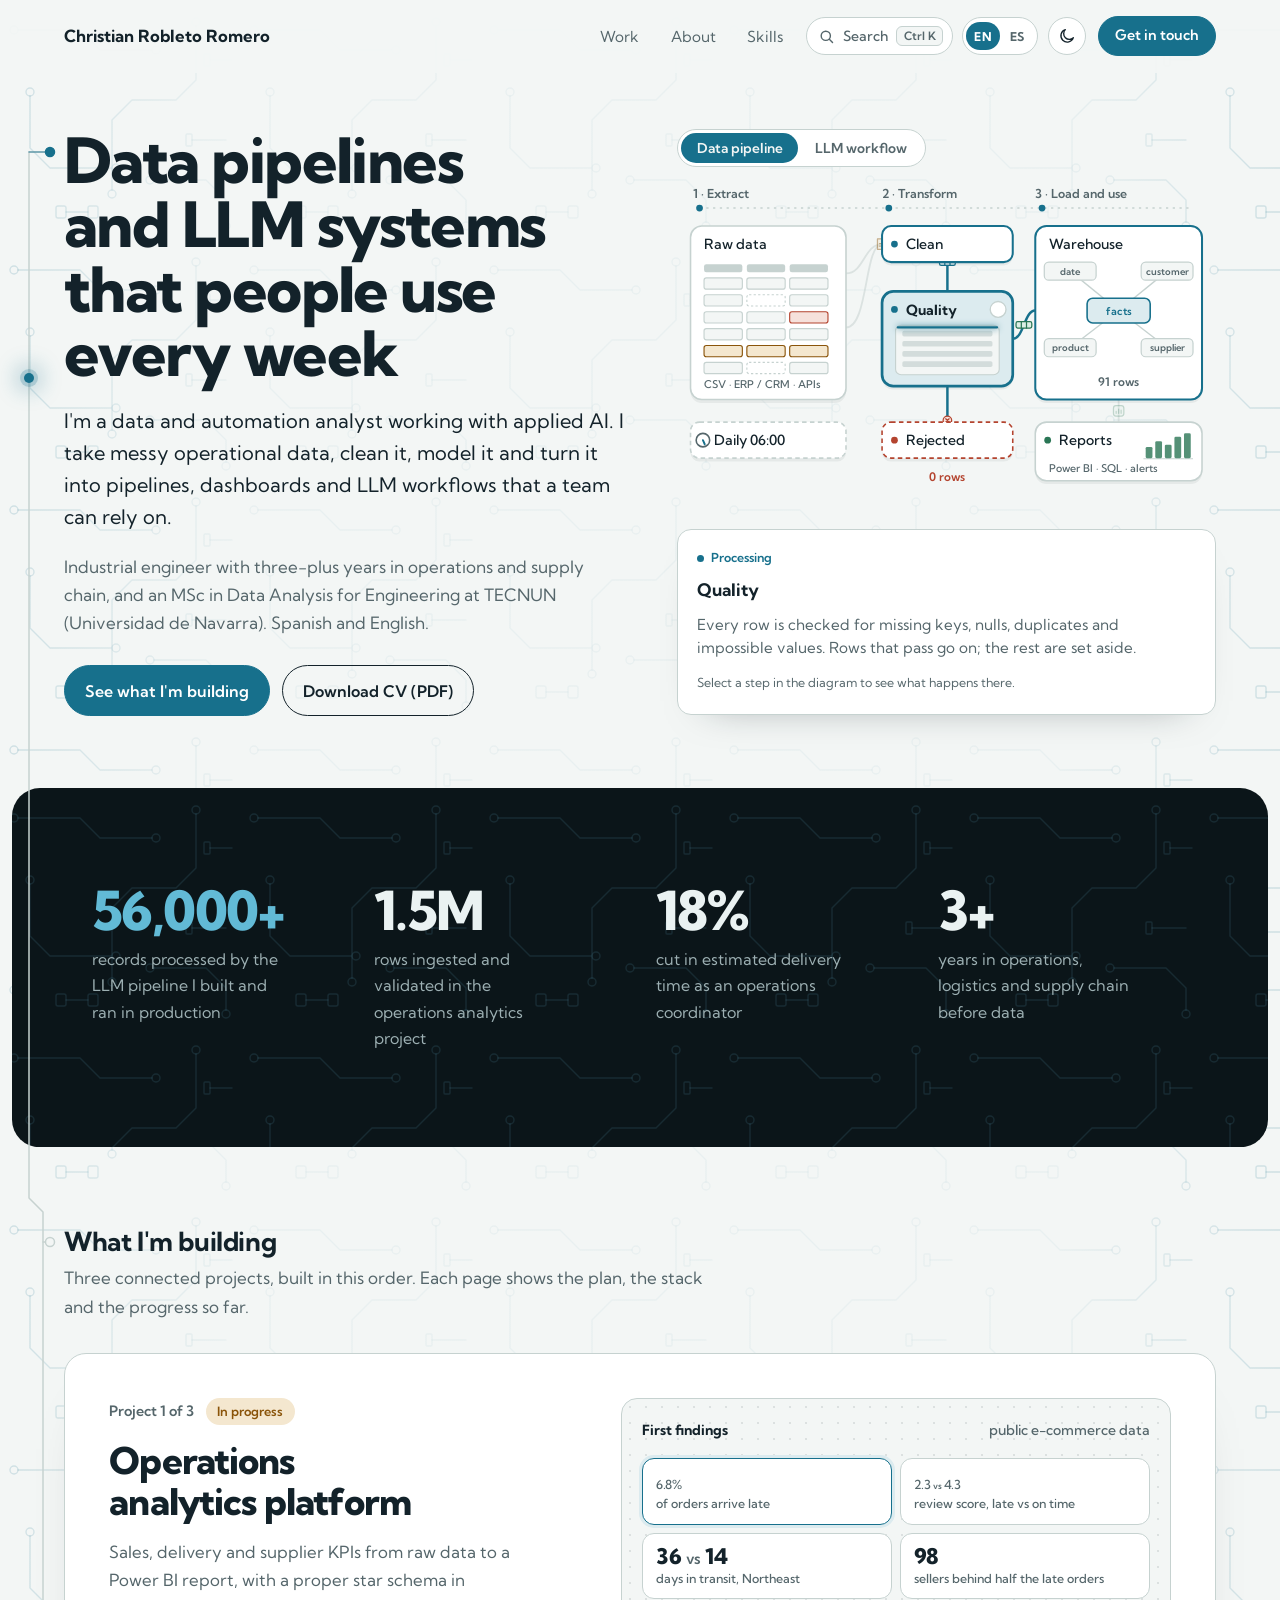
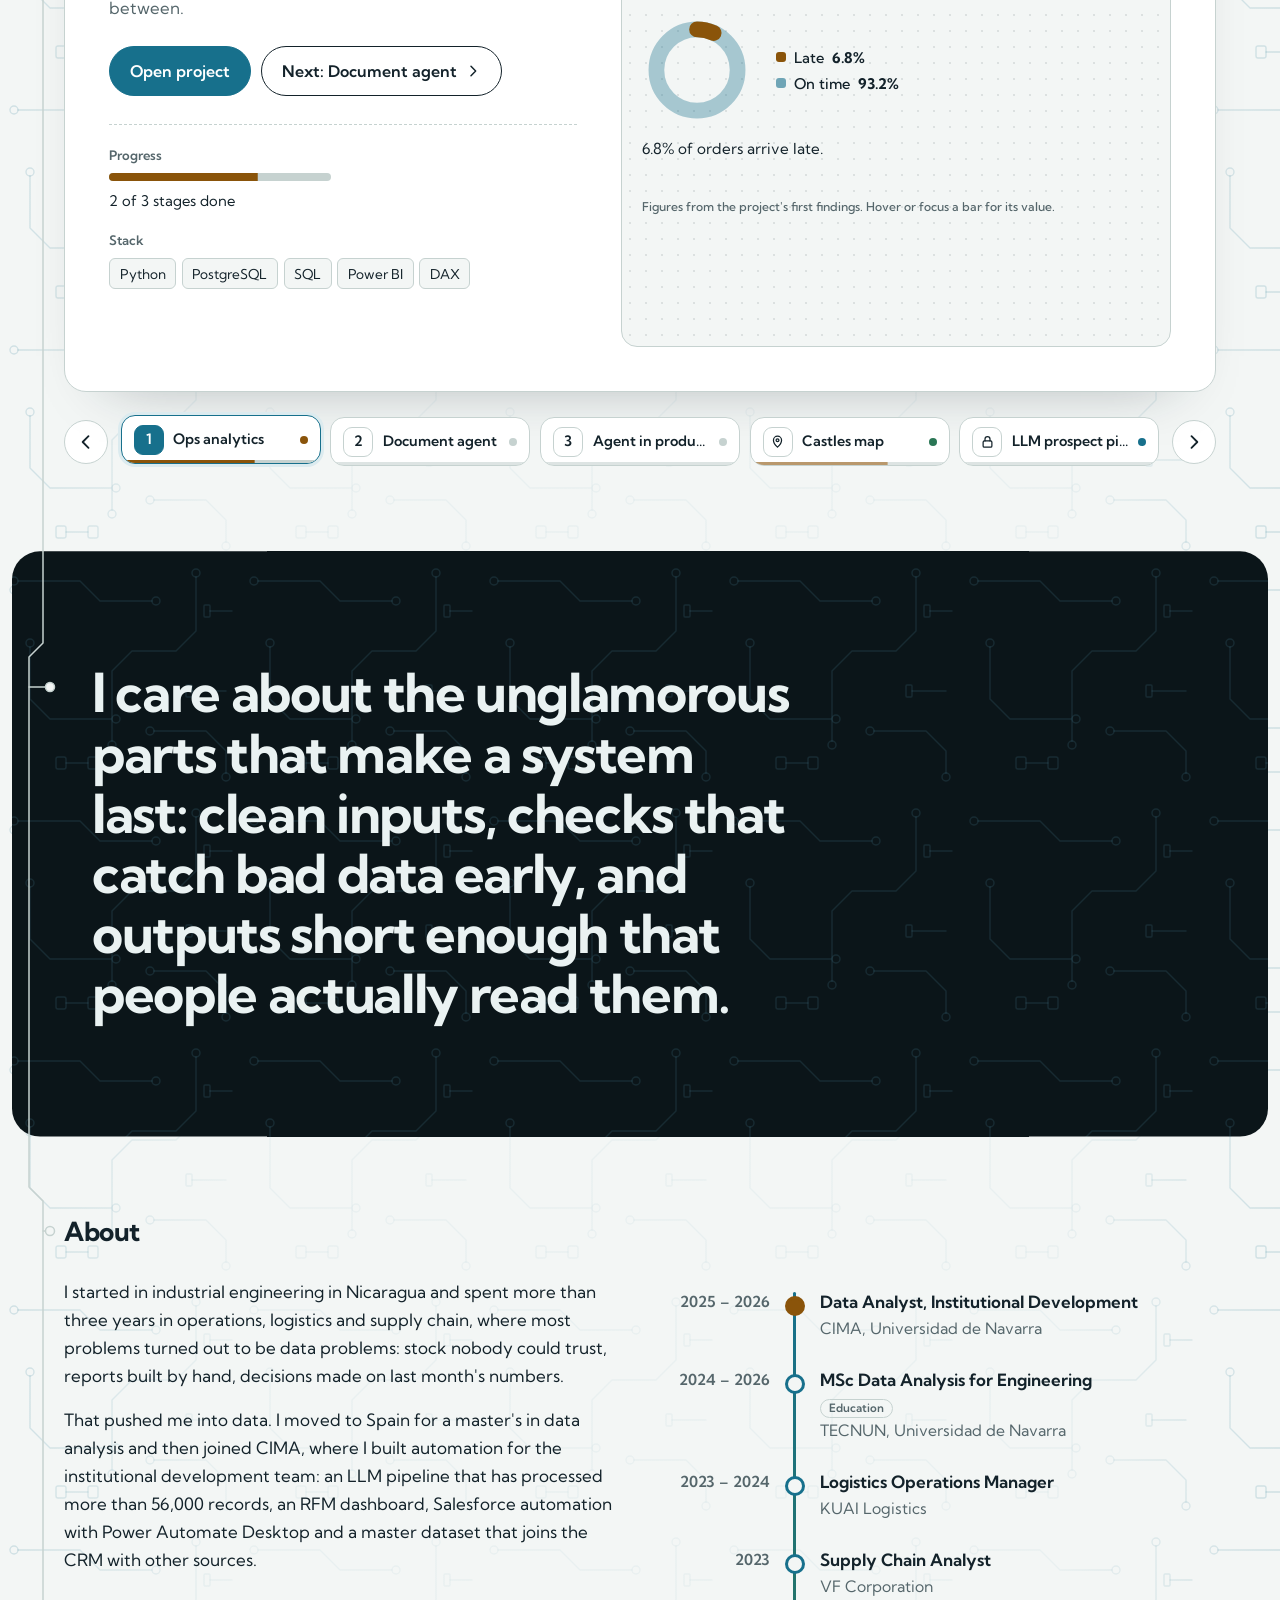
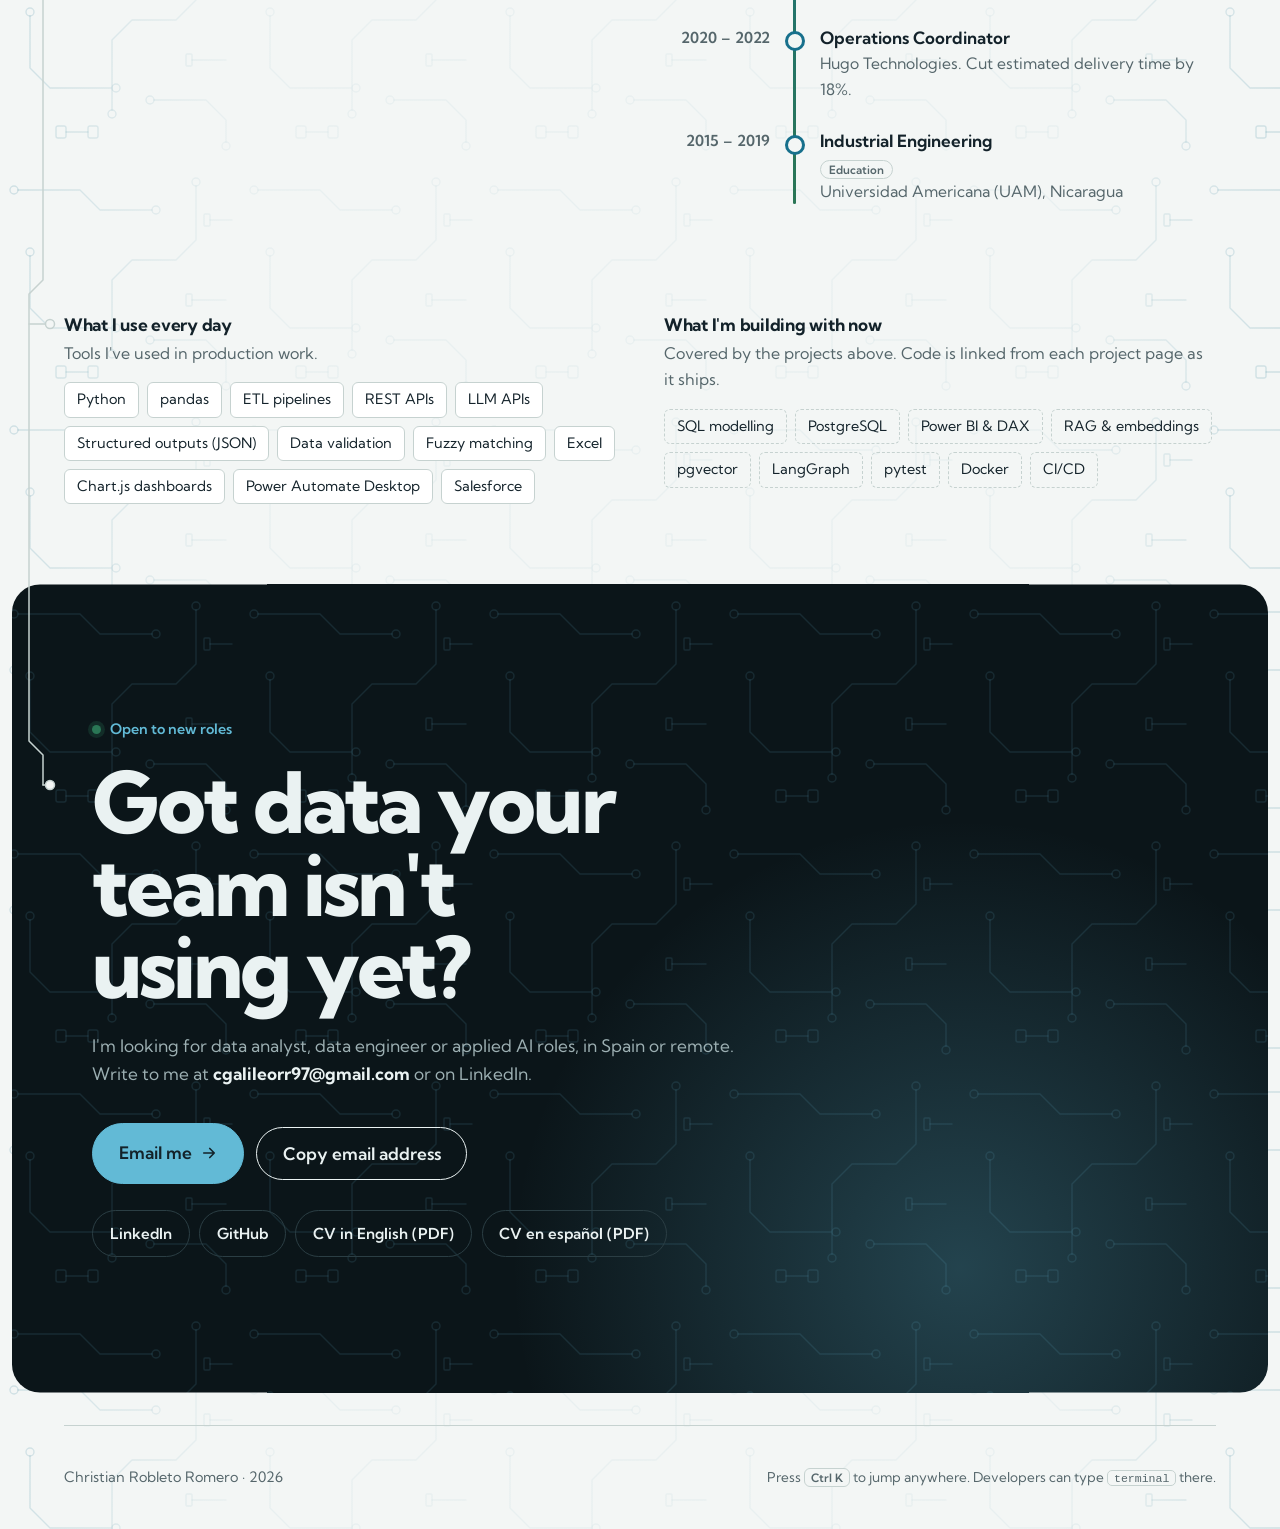
==== index.html @ 20ec8d17 "Redesign the data pipeline diagram: raw table, row scanner, star schema and live chart Co-Authored-B" ====
<!doctype html>
<html lang="en">
<head>
<meta charset="utf-8">
<meta name="viewport" content="width=device-width, initial-scale=1, viewport-fit=cover">
<title data-es="Christian Robleto Romero">Christian Robleto Romero</title>
<meta name="description" content="Data and AI engineer. Pipelines, dashboards and LLM systems." data-es-content="Ingeniero de datos e IA. Pipelines, dashboards y sistemas con LLM.">
<link rel="preconnect" href="https://fonts.googleapis.com">
<link rel="preconnect" href="https://fonts.gstatic.com" crossorigin>
<link rel="stylesheet" href="https://fonts.googleapis.com/css2?family=Kumbh+Sans:wght@400;500;600;700;800&display=swap">
<link rel="stylesheet" href="styles.css?v=16">
<script src="theme.js?v=12"></script>
<script src="site.js?v=13" defer></script>
<script src="main.js?v=14" defer></script>
<link rel="canonical" href="https://crobleto97.github.io/">
<meta property="og:type" content="website">
<meta property="og:site_name" content="Christian Robleto Romero">
<meta property="og:title" content="Christian Robleto Romero · Data, automation and applied AI">
<meta property="og:description" content="Data and AI engineer. Pipelines, dashboards and LLM systems.">
<meta property="og:url" content="https://crobleto97.github.io/">
<meta property="og:image" content="https://crobleto97.github.io/icons/og-card.png">
<meta property="og:image:width" content="1200">
<meta property="og:image:height" content="630">
<meta property="og:image:alt" content="Christian Robleto Romero: data pipelines and LLM systems that people use every week">
<meta property="og:locale" content="en_GB">
<meta property="og:locale:alternate" content="es_ES">
<meta name="twitter:card" content="summary_large_image">
<link rel="icon" href="favicon.ico" sizes="32x32">
<link rel="icon" href="icons/favicon.svg" type="image/svg+xml">
<link rel="apple-touch-icon" href="icons/apple-touch-icon.png">
</head>
<body>
<a class="skip" href="#top"><span lang="en">Skip to content</span><span lang="es">Saltar al contenido</span></a>

<div class="wrap">
<header class="site-head">
  <a class="mark" href="#top">Christian Robleto Romero</a>
  <nav aria-label="Sections" data-es-aria-label="Secciones">
    <a class="navlink" href="#work"><span lang="en">Work</span><span lang="es">Proyectos</span></a><a class="navlink" href="#about"><span lang="en">About</span><span lang="es">Sobre mí</span></a><a class="navlink" href="#skills"><span lang="en">Skills</span><span lang="es">Habilidades</span></a>
    <button class="cmdk-btn" type="button" aria-label="Search and jump" data-es-aria-label="Buscar en la web"><svg viewBox="0 0 24 24" aria-hidden="true"><circle cx="11" cy="11" r="6.5"/><path d="M16 16l4.5 4.5"/></svg><span><span lang="en">Search</span><span lang="es">Buscar</span></span><kbd>Ctrl K</kbd></button>
    <div class="lang-switch" role="group" aria-label="Language" data-es-aria-label="Idioma"><button type="button" data-set-lang="en" aria-pressed="true" title="English">EN</button><button type="button" data-set-lang="es" aria-pressed="false" title="Español">ES</button></div>
    <button class="theme-toggle" type="button" aria-label="Switch theme"><svg class="i-moon" viewBox="0 0 24 24" aria-hidden="true"><path d="M20.5 14.2A8.5 8.5 0 1 1 9.8 3.5a6.7 6.7 0 0 0 10.7 10.7z"/></svg><svg class="i-sun" viewBox="0 0 24 24" aria-hidden="true"><circle cx="12" cy="12" r="4.2"/><path d="M12 2.5v2.2M12 19.3v2.2M2.5 12h2.2M19.3 12h2.2M5.3 5.3l1.6 1.6M17.1 17.1l1.6 1.6M5.3 18.7l1.6-1.6M17.1 6.9l1.6-1.6"/></svg></button>
    <a class="btn btn-solid btn-sm" href="#contact"><span lang="en">Get in touch</span><span lang="es">Contactar</span></a>
    <button class="menu-btn" type="button" aria-expanded="false" aria-controls="mobile-menu" aria-label="Open menu"><svg viewBox="0 0 24 24" aria-hidden="true"><path class="l1" d="M4 7h16"/><path class="l2" d="M4 12h16"/><path class="l3" d="M4 17h16"/></svg></button>
  </nav>
  <div class="mobile-menu" id="mobile-menu" hidden>
    <a href="#work"><span lang="en">Work</span><span lang="es">Proyectos</span></a><a href="#about"><span lang="en">About</span><span lang="es">Sobre mí</span></a><a href="#skills"><span lang="en">Skills</span><span lang="es">Habilidades</span></a><a href="#contact"><span lang="en">Contact</span><span lang="es">Contacto</span></a>
    <button type="button" class="mm-search" data-open-search><span lang="en">Search and jump</span><span lang="es">Buscar en la web</span></button>
    <a class="btn btn-solid" href="#contact"><span lang="en">Get in touch</span><span lang="es">Contactar</span></a>
  </div>
  <span class="progress" aria-hidden="true"></span>
</header>

<main id="top">
<section class="hero">
  <div class="hero-text">
    <h1><span lang="en">Data pipelines and LLM systems that people use every week</span><span lang="es">Pipelines de datos y sistemas con LLM que la gente usa cada semana</span></h1>
    <p class="lede"><span lang="en">I'm a data and automation analyst working with applied AI. I take messy operational data, clean it, model it and turn it into pipelines, dashboards and LLM workflows that a team can rely on.</span><span lang="es">Soy analista de datos y automatización, con foco en IA aplicada. Tomo datos operativos desordenados, los limpio, los modelo y los convierto en pipelines, dashboards y flujos con LLM en los que un equipo puede confiar.</span></p>
    <p class="meta"><span lang="en">Industrial engineer with three-plus years in operations and supply chain, and an MSc in Data Analysis for Engineering at TECNUN (Universidad de Navarra). Spanish and English.</span><span lang="es">Ingeniero industrial con más de tres años en operaciones y cadena de suministro, y máster en Análisis de Datos en Ingeniería por TECNUN (Universidad de Navarra). Español e inglés.</span></p>
    <div class="cta">
      <a class="btn btn-solid" href="#work"><span lang="en">See what I'm building</span><span lang="es">Ver mis proyectos</span></a>
      <a class="btn" href="cv/Christian_Robleto_CV_EN.pdf" lang="en">Download CV (PDF)</a><a class="btn" href="cv/Christian_Robleto_CV_ES.pdf" lang="es">Descargar CV (PDF)</a>
    </div>
  </div>
  <figure class="dag-wrap">
  <div class="dag-tabs" role="tablist" aria-label="Diagrams" data-es-aria-label="Diagramas">
      <button type="button" role="tab" id="tab-data" aria-controls="dag-data" aria-selected="true"><span lang="en">Data pipeline</span><span lang="es">Pipeline de datos</span></button>
      <button type="button" role="tab" id="tab-ai" aria-controls="dag-ai" aria-selected="false" tabindex="-1"><span lang="en">LLM workflow</span><span lang="es">Flujo con IA</span></button>
    </div>
  <svg class="dag dag-data" id="dag-data" data-start="gate" viewBox="0 0 478 296" role="group" aria-labelledby="dag-data-t">
      <title id="dag-data-t" data-es="Cómo se mueven los datos: los datos en bruto se limpian y se comprueban fila a fila, las filas malas se apartan y el resto se carga en un esquema en estrella que alimenta los informes. Selecciona un paso para leer qué ocurre en él.">How data moves: raw data is cleaned and checked row by row, bad rows are set aside, and the rest is loaded into a star schema that feeds the reports. Select a step to read about it.</title>
      <g class="rail" aria-hidden="true">
        <line x1="20" y1="24" x2="458" y2="24"/>
        <text class="cap" x="14" y="15" data-es="1 · Extraer">1 · Extract</text><text class="cap" x="182" y="15" data-es="2 · Transformar">2 · Transform</text><text class="cap" x="318" y="15" data-es="3 · Cargar y usar">3 · Load and use</text>
        <circle cx="20" cy="24" r="3"/><circle cx="188" cy="24" r="3"/><circle cx="324" cy="24" r="3"/>
      </g>
      <g class="edges" aria-hidden="true">
        <path class="edge" data-link="raw clean" data-pk="file" d="M150,82 C166,82 166,56 182,56" pathLength="1"/>
        <path class="edge" data-link="raw clean" data-pk="file" data-dur="3.4" d="M150,130 C170,130 166,56 182,56" pathLength="1"/>
        <path class="edge" data-link="clean gate" data-pk="row" d="M240,72 L240,98" pathLength="1"/>
        <path class="edge" data-link="gate wh" data-pk="ok" d="M298,140 C308,140 308,115 318,115" pathLength="1"/>
        <path class="edge" data-link="gate rej" data-pk="bad" data-dur="5.6" d="M240,182 L240,214" pathLength="1"/>
        <path class="edge" data-link="wh rep" data-pk="chart" d="M392,194 L392,214" pathLength="1"/>
      </g>
      <g class="particles" aria-hidden="true"></g>
      <g class="nodes">
        <g class="n" data-node="raw" data-kind="Source" data-info="Spreadsheets, business systems such as an ERP or a CRM, and APIs. Data arrives as it is: blank cells, duplicates and values that make no sense." data-info-es="Hojas de cálculo, sistemas de negocio como un ERP o un CRM, y APIs. Los datos llegan tal cual: celdas vacías, duplicados y valores sin sentido."><rect class="sh" x="12" y="43" width="138" height="154" rx="10"/><rect class="ring" x="8" y="36" width="146" height="162" rx="13"/><rect class="box" x="12" y="40" width="138" height="154" rx="10"/><text x="24" y="60" data-es="Datos en bruto">Raw data</text><g class="tbl" aria-hidden="true"><rect class="c hd" x="24" y="74" width="34" height="7" rx="2"/><rect class="c hd" x="62" y="74" width="34" height="7" rx="2"/><rect class="c hd" x="100" y="74" width="34" height="7" rx="2"/><g class="r" style="animation-delay:0.0s"><rect class="c" x="24" y="86" width="34" height="10" rx="2"/><rect class="c" x="62" y="86" width="34" height="10" rx="2"/><rect class="c" x="100" y="86" width="34" height="10" rx="2"/></g><g class="r" style="animation-delay:0.6s"><rect class="c" x="24" y="101" width="34" height="10" rx="2"/><rect class="c null" x="62" y="101" width="34" height="10" rx="2"/><rect class="c" x="100" y="101" width="34" height="10" rx="2"/></g><g class="r" style="animation-delay:1.2s"><rect class="c" x="24" y="116" width="34" height="10" rx="2"/><rect class="c" x="62" y="116" width="34" height="10" rx="2"/><rect class="c bad" x="100" y="116" width="34" height="10" rx="2"/></g><g class="r" style="animation-delay:1.8s"><rect class="c" x="24" y="131" width="34" height="10" rx="2"/><rect class="c" x="62" y="131" width="34" height="10" rx="2"/><rect class="c" x="100" y="131" width="34" height="10" rx="2"/></g><g class="r" style="animation-delay:2.4s"><rect class="c dup" x="24" y="146" width="34" height="10" rx="2"/><rect class="c dup" x="62" y="146" width="34" height="10" rx="2"/><rect class="c dup" x="100" y="146" width="34" height="10" rx="2"/></g><g class="r" style="animation-delay:3.0s"><rect class="c" x="24" y="161" width="34" height="10" rx="2"/><rect class="c null" x="62" y="161" width="34" height="10" rx="2"/><rect class="c" x="100" y="161" width="34" height="10" rx="2"/></g></g><text class="tag" x="24" y="184" data-es="CSV · ERP / CRM · APIs">CSV · ERP / CRM · APIs</text></g>
        <g class="n sched" data-node="sched" data-kind="Schedule" data-info="The pipeline runs on its own every morning. If a step fails it stops and reports, instead of loading half the data." data-info-es="El pipeline se ejecuta solo cada mañana. Si un paso falla, se detiene y avisa, en lugar de cargar la mitad de los datos."><rect class="sh" x="12" y="217" width="138" height="32" rx="8"/><rect class="ring" x="8" y="210" width="146" height="40" rx="11"/><rect class="box" x="12" y="214" width="138" height="32" rx="8"/><text x="33" y="234.5" data-es="Cada día 06:00">Daily 06:00</text><circle class="clock" cx="23" cy="230" r="6"/><line class="clock-hand" x1="23" y1="230" x2="23" y2="226"/></g>
        <g class="n core" data-node="clean" data-kind="Processing" data-info="Types fixed, text normalised, duplicates merged and keys matched across sources, in a staging area that never touches the reports." data-info-es="Tipos corregidos, textos normalizados, duplicados fusionados y claves cruzadas entre fuentes, en una zona intermedia que nunca toca los informes."><rect class="sh" x="182" y="43" width="116" height="32" rx="8"/><rect class="ring" x="178" y="36" width="124" height="40" rx="11"/><rect class="box" x="182" y="40" width="116" height="32" rx="8"/><circle class="pip" cx="193" cy="56" r="3"/><text x="203" y="60.5" data-es="Limpiar">Clean</text></g>
        <g class="n core gate" data-node="gate" data-kind="Processing" data-info="Every row is checked for missing keys, nulls, duplicates and impossible values. Rows that pass go on; the rest are set aside." data-info-es="Cada fila se comprueba: claves que faltan, nulos, duplicados y valores imposibles. Las que pasan siguen; el resto se aparta." data-verdict><rect class="sh" x="182" y="101" width="116" height="84" rx="10"/><rect class="ring" x="178" y="94" width="124" height="92" rx="13"/><rect class="box" x="182" y="98" width="116" height="84" rx="10"/><circle class="pip" cx="193" cy="114" r="3"/><text x="203" y="118.5" data-es="Calidad">Quality</text><g class="scanner" aria-hidden="true"><rect class="scan-bed" x="194" y="128" width="92" height="44" rx="5"/><rect class="scan-row" x="200" y="133" width="80" height="5" rx="1.5"/><rect class="scan-row" x="200" y="142" width="80" height="5" rx="1.5"/><rect class="scan-row" x="200" y="151" width="80" height="5" rx="1.5"/><rect class="scan-row" x="200" y="160" width="80" height="5" rx="1.5"/><line class="scan" x1="196" y1="130" x2="284" y2="130"/></g><g class="verdict" aria-hidden="true"><circle class="vbg" cx="285" cy="114" r="7"/><path class="v-ok" d="M281.8 114.2l2.2 2.1 4.2-4.3"/><path class="v-bad" d="M282.6 111.6l4.8 4.8M287.4 111.6l-4.8 4.8"/></g></g>
        <g class="n bad" data-node="rej" data-kind="Processing" data-info="Rejected rows are kept with the reason, so the source gets fixed instead of the numbers quietly drifting." data-info-es="Las filas rechazadas se guardan con el motivo, así se corrige la fuente en lugar de que las cifras se desvíen en silencio." data-count="1-3"><rect class="sh" x="182" y="217" width="116" height="32" rx="8"/><rect class="ring" x="178" y="210" width="124" height="40" rx="11"/><rect class="box" x="182" y="214" width="116" height="32" rx="8"/><circle class="pip" cx="193" cy="230" r="3"/><text x="203" y="234.5" data-es="Rechazadas">Rejected</text><text class="cnt bad" x="240" y="266" text-anchor="middle"></text></g>
        <g class="n core" data-node="wh" data-kind="Output" data-info="A star schema in PostgreSQL: a fact table with what happened, and dimensions for when, who, what and from whom. One version of the truth." data-info-es="Un esquema en estrella en PostgreSQL: una tabla de hechos con lo que ocurrió y dimensiones de cuándo, quién, qué y de quién. Una sola versión de la verdad." data-count="60-140"><rect class="sh" x="318" y="43" width="148" height="154" rx="10"/><rect class="ring" x="314" y="36" width="156" height="162" rx="13"/><rect class="box" x="318" y="40" width="148" height="154" rx="10"/><text x="330" y="60" data-es="Almacén">Warehouse</text><g class="star" aria-hidden="true"><line class="st" x1="392" y1="115" x2="349" y2="80"/><line class="st" x1="392" y1="115" x2="435" y2="80"/><line class="st" x1="392" y1="115" x2="349" y2="148"/><line class="st" x1="392" y1="115" x2="435" y2="148"/><rect class="dim" x="326" y="72" width="46" height="16" rx="4"/><text class="dim-t" x="349" y="83" text-anchor="middle" data-es="fecha">date</text><rect class="dim" x="412" y="72" width="46" height="16" rx="4"/><text class="dim-t" x="435" y="83" text-anchor="middle" data-es="cliente">customer</text><rect class="dim" x="326" y="140" width="46" height="16" rx="4"/><text class="dim-t" x="349" y="151" text-anchor="middle" data-es="producto">product</text><rect class="dim" x="412" y="140" width="46" height="16" rx="4"/><text class="dim-t" x="435" y="151" text-anchor="middle" data-es="proveedor">supplier</text><rect class="fact" x="364" y="104" width="56" height="22" rx="5"/><text class="fact-t" x="392" y="118.5" text-anchor="middle" data-es="hechos">facts</text></g><text class="cnt" x="392" y="182" text-anchor="middle"></text></g>
        <g class="n" data-node="rep" data-kind="Output" data-info="Power BI reports, SQL views and alerts built on the warehouse, with the KPIs a team checks every week." data-info-es="Informes de Power BI, vistas SQL y alertas construidos sobre el almacén, con los KPIs que un equipo revisa cada semana."><rect class="sh" x="318" y="217" width="148" height="52" rx="10"/><rect class="ring" x="314" y="210" width="156" height="60" rx="13"/><rect class="box" x="318" y="214" width="148" height="52" rx="10"/><circle class="pip" cx="329" cy="230" r="3"/><text x="339" y="234.5" data-es="Informes">Reports</text><text class="tag" x="330" y="258" data-es="Power BI · SQL · alertas">Power BI · SQL · alerts</text><g class="chart" aria-hidden="true"><line class="axis" x1="414" y1="246.5" x2="458" y2="246.5"/><rect class="cbar" style="animation-delay:0.00s;transform-origin:419px 246.5px" x="416.0" y="236" width="6" height="10" rx="1.2"/><rect class="cbar" style="animation-delay:0.35s;transform-origin:427.5px 246.5px" x="424.5" y="231" width="6" height="15" rx="1.2"/><rect class="cbar" style="animation-delay:0.70s;transform-origin:436px 246.5px" x="433.0" y="234" width="6" height="12" rx="1.2"/><rect class="cbar" style="animation-delay:1.05s;transform-origin:444.5px 246.5px" x="441.5" y="227" width="6" height="19" rx="1.2"/><rect class="cbar" style="animation-delay:1.40s;transform-origin:453px 246.5px" x="450.0" y="224" width="6" height="22" rx="1.2"/></g></g>
      </g>
    </svg>
  <svg class="dag dag-ai" id="dag-ai" data-start="val" hidden viewBox="0 0 478 296" role="group" aria-labelledby="dag-t">
      <title id="dag-t" data-es="Cómo se mueven los datos: las fuentes se validan y se modelan, y alimentan dashboards, flujos con LLM y agentes. Selecciona un paso para leer qué ocurre en él.">How data moves: sources are validated and modelled, then feed dashboards, LLM workflows and agents. Select a step to read about it.</title>
      <defs><radialGradient id="dag-glow" cx="50%" cy="50%" r="50%"><stop offset="0" stop-color="var(--accent)" stop-opacity=".22"/><stop offset="1" stop-color="var(--accent)" stop-opacity="0"/></radialGradient></defs>
      <g class="lanes" aria-hidden="true">
        <rect class="lane" x="8" y="4" width="140" height="286" rx="14"/><rect class="lane core-lane" x="176" y="4" width="128" height="286" rx="14"/><rect class="lane" x="330" y="4" width="146" height="286" rx="14"/>
        <ellipse cx="240" cy="150" rx="120" ry="120" fill="url(#dag-glow)"/>
        <text class="cap" x="20" y="24" data-es="Fuentes">Sources</text><text class="cap" x="188" y="24" data-es="Limpiar y modelar">Clean and model</text><text class="cap" x="342" y="24" data-es="Salidas">Outputs</text>
      </g>
      <g class="edges" aria-hidden="true">
        <path class="edge" id="e-csv-val" data-link="csv val" d="M136,58 C163,58 163,108 190,108" pathLength="1"/>
        <path class="edge" id="e-api-val" data-link="api val" d="M136,118 C163,118 163,108 190,108" pathLength="1"/>
        <path class="edge" id="e-crm-val" data-link="crm val" d="M136,178 C163,178 163,108 190,108" pathLength="1"/>
        <path class="edge" id="e-web-val" data-link="web val" d="M136,238 C163,238 163,108 190,108" pathLength="1"/>
        <path class="edge" id="e-val-mod" data-link="val mod" d="M240,124 L240,172" pathLength="1"/>
        <path class="edge" id="e-mod-dash" data-link="mod dash" d="M290,188 C316,188 316,78 342,78" pathLength="1"/>
        <path class="edge" id="e-mod-llm" data-link="mod llm" d="M290,188 C316,188 316,158 342,158" pathLength="1"/>
        <path class="edge" id="e-mod-agt" data-link="mod agt" d="M290,188 C316,188 316,238 342,238" pathLength="1"/>
      </g>
      <g class="particles" aria-hidden="true"></g>
      <g class="nodes">
        <g class="n" data-node="csv" data-kind="Source" data-info="Flat exports from operational systems such as orders, deliveries and suppliers. Types are fixed on the way in." data-info-es="Exportaciones planas de sistemas operativos, como pedidos, entregas y proveedores. Los tipos se corrigen al entrar."><rect class="sh" x="20" y="45" width="116" height="32" rx="8"/><rect class="ring" x="16" y="38" width="124" height="40" rx="11"/><rect class="box" x="20" y="42" width="116" height="32" rx="8"/><circle class="pip" cx="31" cy="58" r="3"/><text x="41" y="62.5" data-es="Archivos CSV">Raw CSV files</text></g>
        <g class="n" data-node="api" data-kind="Source" data-info="Data pulled from services over HTTP and stored in a predictable shape." data-info-es="Datos que llegan de servicios por HTTP y se guardan con una estructura predecible."><rect class="sh" x="20" y="105" width="116" height="32" rx="8"/><rect class="ring" x="16" y="98" width="124" height="40" rx="11"/><rect class="box" x="20" y="102" width="116" height="32" rx="8"/><circle class="pip" cx="31" cy="118" r="3"/><text x="41" y="122.5" data-es="APIs REST">REST APIs</text></g>
        <g class="n" data-node="crm" data-kind="Source" data-info="Customer records that need cleaning, deduplication and matching against other sources." data-info-es="Registros de clientes que hay que limpiar, deduplicar y cruzar con otras fuentes."><rect class="sh" x="20" y="165" width="116" height="32" rx="8"/><rect class="ring" x="16" y="158" width="124" height="40" rx="11"/><rect class="box" x="20" y="162" width="116" height="32" rx="8"/><circle class="pip" cx="31" cy="178" r="3"/><text x="41" y="182.5" data-es="Datos del CRM">CRM exports</text></g>
        <g class="n" data-node="web" data-kind="Source" data-info="Public sources found by search, then classified by an LLM into structured fields." data-info-es="Fuentes públicas encontradas con búsquedas y clasificadas por un LLM en campos estructurados."><rect class="sh" x="20" y="225" width="116" height="32" rx="8"/><rect class="ring" x="16" y="218" width="124" height="40" rx="11"/><rect class="box" x="20" y="222" width="116" height="32" rx="8"/><circle class="pip" cx="31" cy="238" r="3"/><text x="41" y="242.5" data-es="Web pública">Public web</text></g>
        <g class="n core" data-node="val" data-kind="Processing" data-info="Checks on keys, nulls, duplicates and value ranges. Rejected rows are logged, so bad data stops here." data-info-es="Comprobaciones de claves, nulos, duplicados y rangos de valores. Las filas rechazadas quedan registradas, así que los datos malos se paran aquí."><rect class="sh" x="190" y="95" width="100" height="32" rx="8"/><rect class="ring" x="186" y="88" width="108" height="40" rx="11"/><rect class="box" x="190" y="92" width="100" height="32" rx="8"/><circle class="pip" cx="201" cy="108" r="3"/><text x="211" y="112.5" data-es="Validar">Validate</text></g>
        <g class="n core" data-node="mod" data-kind="Processing" data-info="Clean data shaped for questions: a star schema, SQL views and the KPIs built on them." data-info-es="Datos limpios organizados para responder preguntas: un esquema en estrella, vistas SQL y los KPIs construidos sobre ellas."><rect class="sh" x="190" y="175" width="100" height="32" rx="8"/><rect class="ring" x="186" y="168" width="108" height="40" rx="11"/><rect class="box" x="190" y="172" width="100" height="32" rx="8"/><circle class="pip" cx="201" cy="188" r="3"/><text x="211" y="192.5" data-es="Modelar">Model</text></g>
        <g class="n" data-node="dash" data-kind="Output" data-info="Reports a team reads every week: KPIs, trends and segments." data-info-es="Informes que un equipo lee cada semana: KPIs, tendencias y segmentos."><rect class="sh" x="342" y="65" width="124" height="32" rx="8"/><rect class="ring" x="338" y="58" width="132" height="40" rx="11"/><rect class="box" x="342" y="62" width="124" height="32" rx="8"/><circle class="pip" cx="353" cy="78" r="3"/><text x="363" y="82.5" data-es="Dashboards">Dashboards</text></g>
        <g class="n" data-node="llm" data-kind="Output" data-info="Language-model steps with structured output, validated before anything is saved." data-info-es="Pasos con modelos de lenguaje y salida estructurada, validados antes de guardar nada."><rect class="sh" x="342" y="145" width="124" height="32" rx="8"/><rect class="ring" x="338" y="138" width="132" height="40" rx="11"/><rect class="box" x="342" y="142" width="124" height="32" rx="8"/><circle class="pip" cx="353" cy="158" r="3"/><text x="363" y="162.5" data-es="Flujos con LLM">LLM workflows</text></g>
        <g class="n" data-node="agt" data-kind="Output" data-info="Retrieval agents that answer from documents, cite their sources and hand off when unsure." data-info-es="Agentes de recuperación que responden a partir de documentos, citan sus fuentes y pasan el caso a una persona cuando dudan."><rect class="sh" x="342" y="225" width="124" height="32" rx="8"/><rect class="ring" x="338" y="218" width="132" height="40" rx="11"/><rect class="box" x="342" y="222" width="124" height="32" rx="8"/><circle class="pip" cx="353" cy="238" r="3"/><text x="363" y="242.5" data-es="Agentes">Agents</text></g>
      </g>
    </svg>
    <figcaption class="dag-info" aria-live="polite">
      <span class="dag-kind"><i aria-hidden="true"></i><span><span lang="en">Processing</span><span lang="es">Procesamiento</span></span></span>
      <strong class="dag-title"><span lang="en">Validate</span><span lang="es">Validar</span></strong>
      <span class="dag-text"><span lang="en">Checks on keys, nulls, duplicates and value ranges. Rejected rows are logged, so bad data stops here.</span><span lang="es">Comprobaciones de claves, nulos, duplicados y rangos de valores. Las filas rechazadas quedan registradas, así que los datos malos se paran aquí.</span></span>
      <span class="dag-hint"><span lang="en">Select a step in the diagram to see what happens there.</span><span lang="es">Selecciona un paso del diagrama para ver qué ocurre en él.</span></span>
    </figcaption>
  </figure>
</section>

<section class="stage bleed" data-scroll aria-label="In numbers" data-es-aria-label="En cifras">
  <div class="stage-inner">
    <div class="stat"><span class="num" data-count="56000" data-suffix="+"><span lang="en">56,000+</span><span lang="es">56.000+</span></span><span class="lbl"><span lang="en">records processed by the LLM pipeline I built and ran in production</span><span lang="es">registros procesados por el pipeline con LLM que construí y puse en producción</span></span></div>
    <div class="stat"><span class="num" data-count="1.5" data-decimals="1" data-suffix="M"><span lang="en">1.5M</span><span lang="es">1,5M</span></span><span class="lbl"><span lang="en">rows ingested and validated in the operations analytics project</span><span lang="es">filas cargadas y validadas en el proyecto de analítica de operaciones</span></span></div>
    <div class="stat"><span class="num" data-count="18" data-suffix="%">18%</span><span class="lbl"><span lang="en">cut in estimated delivery time as an operations coordinator</span><span lang="es">de reducción del tiempo estimado de entrega como coordinador de operaciones</span></span></div>
    <div class="stat"><span class="num" data-count="3" data-suffix="+">3+</span><span class="lbl"><span lang="en">years in operations, logistics and supply chain before data</span><span lang="es">años en operaciones, logística y cadena de suministro antes de los datos</span></span></div>
  </div>
</section>

<section id="work">
  <div class="sec-head">
    <h2><span lang="en">What I'm building</span><span lang="es">Lo que estoy construyendo</span></h2>
    <p><span lang="en">Three connected projects, built in this order. Each page shows the plan, the stack and the progress so far.</span><span lang="es">Tres proyectos encadenados, construidos en este orden. Cada página muestra el plan, el stack y el avance hasta ahora.</span></p>
  </div>
  <!-- Project picker. To add a project, copy one <article class="pick">. Set data-status (planned | progress | done | prep),
       data-short and data-short-es (name on its roster tile), the pill text in both languages and the progress meter (--v from 0 to 1).
       Add data-side to keep a project out of the numbering. The roster builds itself. -->
  <div class="picker">
    <div class="pick-stage">
      <article class="pick" id="pick-analytics" data-status="progress" data-short="Ops analytics" data-short-es="Analítica de operaciones">
        <div class="pick-main">
          <div class="pick-head"><p class="pick-num">Project 1</p><span class="status"><span lang="en">In progress</span><span lang="es">En curso</span></span></div>
          <h3><a href="projects/analytics.html"><span lang="en">Operations analytics platform</span><span lang="es">Plataforma de analítica de operaciones</span></a></h3>
          <p class="pick-sum"><span lang="en">Sales, delivery and supplier KPIs from raw data to a Power BI report, with a proper star schema in between.</span><span lang="es">KPIs de ventas, entregas y proveedores, desde los datos en bruto hasta un informe de Power BI, con un esquema en estrella bien hecho de por medio.</span></p>
          <div class="pick-actions"><a class="btn btn-solid" href="projects/analytics.html"><span lang="en">Open project</span><span lang="es">Ver proyecto</span></a></div>
          <dl class="pick-stats"><div><dt><span lang="en">Progress</span><span lang="es">Avance</span></dt><dd><span class="meter" style="--v:.67"><i></i></span><span lang="en">2 of 3 stages done</span><span lang="es">2 de 3 etapas hechas</span></dd></div><div><dt>Stack</dt><dd><ul class="chips"><li>Python</li><li>PostgreSQL</li><li>SQL</li><li>Power BI</li><li>DAX</li></ul></dd></div></dl>
        </div>
        <figure class="pick-visual dash" data-dash>
          <figcaption><span lang="en">First findings</span><span lang="es">Primeros hallazgos</span><span class="sub"><span lang="en">public e-commerce data</span><span lang="es">datos públicos de e-commerce</span></span></figcaption>
          <div class="dash-tabs kpis" role="tablist" aria-label="Findings" data-es-aria-label="Hallazgos">
            <button type="button" role="tab" id="dt-late" aria-controls="dp-late"><b><span lang="en">6.8%</span><span lang="es">6,8 %</span></b><span><span lang="en">of orders arrive late</span><span lang="es">de los pedidos llega tarde</span></span></button>
            <button type="button" role="tab" id="dt-rev" aria-controls="dp-rev"><b><span lang="en">2.3 <small>vs</small> 4.3</span><span lang="es">2,3 <small>vs</small> 4,3</span></b><span><span lang="en">review score, late vs on time</span><span lang="es">valoración, con retraso vs a tiempo</span></span></button>
            <button type="button" role="tab" id="dt-transit" aria-controls="dp-transit"><b>36 <small>vs</small> 14</b><span><span lang="en">days in transit, Northeast</span><span lang="es">días en tránsito, Nordeste</span></span></button>
            <button type="button" role="tab" id="dt-sellers" aria-controls="dp-sellers"><b>98</b><span><span lang="en">sellers behind half the late orders</span><span lang="es">vendedores detrás de la mitad de los retrasos</span></span></button>
          </div>
          <div class="dash-panel" role="tabpanel" id="dp-late" aria-labelledby="dt-late">
            <div class="dash-ring">
              <svg viewBox="0 0 42 42" role="img" aria-label="6.8% of orders arrive late, 93.2% on time" data-es-aria-label="El 6,8 % de los pedidos llega tarde y el 93,2 % a tiempo"><circle class="ok" cx="21" cy="21" r="15.5" pathLength="100"/><circle class="val" cx="21" cy="21" r="15.5" pathLength="100" stroke-dasharray="6.8 100"/></svg>
              <ul class="legend"><li><i class="late"></i><span lang="en">Late <b>6.8%</b></span><span lang="es">Con retraso <b>6,8 %</b></span></li><li><i></i><span lang="en">On time <b>93.2%</b></span><span lang="es">A tiempo <b>93,2 %</b></span></li></ul>
            </div>
            <p class="insight"><span lang="en">6.8% of orders arrive late.</span><span lang="es">El 6,8 % de los pedidos llega tarde.</span></p>
          </div>
          <div class="dash-panel" role="tabpanel" id="dp-rev" aria-labelledby="dt-rev">
            <p class="chart-t"><span lang="en">Average review score, out of 5</span><span lang="es">Valoración media, sobre 5</span></p>
            <div class="bar-row"><span class="bar-l"><span lang="en">On time</span><span lang="es">A tiempo</span></span><span class="bar" style="--v:0.86" tabindex="0" data-tip="On-time orders: 4.3 out of 5 on average" data-tip-es="Pedidos a tiempo: 4,3 sobre 5 de media"><i></i></span><b><span lang="en">4.3</span><span lang="es">4,3</span></b></div>
            <div class="bar-row"><span class="bar-l"><span lang="en">Late</span><span lang="es">Con retraso</span></span><span class="bar late" style="--v:0.46" tabindex="0" data-tip="Late orders: 2.3 out of 5 on average" data-tip-es="Pedidos con retraso: 2,3 sobre 5 de media"><i></i></span><b><span lang="en">2.3</span><span lang="es">2,3</span></b></div>
            <div class="axis" aria-hidden="true"><span style="--p:0">0</span><span style="--p:0.2">1</span><span style="--p:0.4">2</span><span style="--p:0.6">3</span><span style="--p:0.8">4</span><span style="--p:1">5</span></div>
            <p class="insight"><span lang="en">Late orders get about half the review score.</span><span lang="es">Los pedidos con retraso reciben más o menos la mitad de valoración.</span></p>
          </div>
          <div class="dash-panel" role="tabpanel" id="dp-transit" aria-labelledby="dt-transit">
            <p class="chart-t"><span lang="en">Days in transit, Northeast</span><span lang="es">Días en tránsito, Nordeste</span></p>
            <div class="bar-row"><span class="bar-l"><span lang="en">On time</span><span lang="es">A tiempo</span></span><span class="bar" style="--v:0.35" tabindex="0" data-tip="On-time orders in the Northeast: 14 days in transit" data-tip-es="Pedidos a tiempo en el Nordeste: 14 días en tránsito"><i></i></span><b>14</b></div>
            <div class="bar-row"><span class="bar-l"><span lang="en">Late</span><span lang="es">Con retraso</span></span><span class="bar late" style="--v:0.9" tabindex="0" data-tip="Late orders in the Northeast: 36 days in transit" data-tip-es="Pedidos con retraso en el Nordeste: 36 días en tránsito"><i></i></span><b>36</b></div>
            <div class="axis" aria-hidden="true"><span style="--p:0">0</span><span style="--p:0.25">10</span><span style="--p:0.5">20</span><span style="--p:0.75">30</span><span style="--p:1">40</span></div>
            <p class="insight"><span lang="en">Most of the delay happens with the carrier.</span><span lang="es">Casi todo el retraso se produce con la transportista.</span></p>
          </div>
          <div class="dash-panel" role="tabpanel" id="dp-sellers" aria-labelledby="dt-sellers">
            <p class="chart-t"><span lang="en">Who is behind the late orders</span><span lang="es">Quién está detrás de los retrasos</span></p>
            <div class="bar-row"><span class="bar-l"><span lang="en">Sellers</span><span lang="es">Vendedores</span></span><span class="bar late" style="--v:0.033" tabindex="0" data-tip="98 of 2,970 sellers, about 3.3%" data-tip-es="98 de 2.970 vendedores, alrededor del 3,3 %"><i></i></span><b>3%</b></div>
            <div class="bar-row"><span class="bar-l"><span lang="en">Late orders</span><span lang="es">Retrasos</span></span><span class="bar late" style="--v:0.5" tabindex="0" data-tip="Half of all late orders" data-tip-es="La mitad de todos los pedidos con retraso"><i></i></span><b>50%</b></div>
            <div class="axis" aria-hidden="true"><span style="--p:0">0</span><span style="--p:0.25">25</span><span style="--p:0.5">50</span><span style="--p:0.75">75</span><span style="--p:1">100</span></div>
            <p class="insight"><span lang="en">98 of 2,970 sellers account for half of all late orders.</span><span lang="es">98 de 2.970 vendedores concentran la mitad de los pedidos con retraso.</span></p>
          </div>
          <p class="dash-src"><span lang="en">Figures from the project's first findings. Hover or focus a bar for its value.</span><span lang="es">Cifras de los primeros hallazgos del proyecto. Pasa el ratón o el foco por una barra para ver su valor.</span></p>
        </figure>
      </article>
      <article class="pick" id="pick-agent" data-status="planned" data-short="Document agent" data-short-es="Agente documental">
        <div class="pick-main">
          <div class="pick-head"><p class="pick-num">Project 2</p><span class="status"><span lang="en">Planned</span><span lang="es">Planificado</span></span></div>
          <h3><a href="projects/agentic-rag.html"><span lang="en">Document agent with evaluation</span><span lang="es">Agente documental con evaluación</span></a></h3>
          <p class="pick-sum"><span lang="en">A retrieval agent that answers from a document set, cites its sources and asks for human review when it isn't sure.</span><span lang="es">Un agente de recuperación que responde a partir de un conjunto de documentos, cita sus fuentes y pide revisión humana cuando no está seguro.</span></p>
          <div class="pick-actions"><a class="btn btn-solid" href="projects/agentic-rag.html"><span lang="en">Open project</span><span lang="es">Ver proyecto</span></a></div>
          <dl class="pick-stats"><div><dt><span lang="en">Progress</span><span lang="es">Avance</span></dt><dd><span class="meter" style="--v:0"><i></i></span><span lang="en">Starts after project 1</span><span lang="es">Empieza después del proyecto 1</span></dd></div><div><dt>Stack</dt><dd><ul class="chips"><li>LangGraph</li><li>Pydantic</li><li>pgvector</li><li><span lang="en">LLM APIs</span><span lang="es">APIs de LLM</span></li></ul></dd></div></dl>
        </div>
        <figure class="pick-visual explorer" data-explorer data-label="Proposed architecture of the document agent" data-label-es="Arquitectura propuesta del agente documental">
          <figcaption><span lang="en">Proposed architecture</span><span lang="es">Arquitectura propuesta</span><span class="sub"><span lang="en">planned, not built yet</span><span lang="es">planificada, aún sin construir</span></span></figcaption>
          <script type="application/json">{"w": 360, "h": 392, "start": "ret", "nodes": [{"id": "q", "label": "Question", "x": 30, "y": 8, "w": 150, "kind": "in", "info": "A question about the document set.", "label_es": "Pregunta", "info_es": "Una pregunta sobre el conjunto de documentos."}, {"id": "cls", "label": "Classify", "x": 30, "y": 76, "w": 150, "kind": "mid", "info": "Detects what the question is asking and whether it needs the documents at all.", "label_es": "Clasificar", "info_es": "Detecta qué pide la pregunta y si necesita los documentos."}, {"id": "ret", "label": "Retrieve", "x": 30, "y": 144, "w": 150, "kind": "mid", "info": "Searches chunks stored in PostgreSQL with pgvector and scores their relevance.", "label_es": "Recuperar", "info_es": "Busca fragmentos guardados en PostgreSQL con pgvector y puntúa su relevancia."}, {"id": "store", "label": "pgvector store", "x": 205, "y": 144, "w": 140, "kind": "data", "info": "Document chunks and their embeddings, stored in PostgreSQL with pgvector.", "label_es": "Almacén pgvector", "info_es": "Los fragmentos de los documentos y sus embeddings, guardados en PostgreSQL con pgvector."}, {"id": "ans", "label": "Answer", "x": 30, "y": 212, "w": 150, "kind": "mid", "info": "Generates a structured answer validated with Pydantic, citing the chunks it used.", "label_es": "Responder", "info_es": "Genera una respuesta estructurada, validada con Pydantic, que cita los fragmentos usados."}, {"id": "llm", "label": "LLM API", "x": 205, "y": 212, "w": 140, "kind": "side", "info": "The language model that writes the answer, called through an API.", "label_es": "API del LLM", "info_es": "El modelo de lenguaje que redacta la respuesta, llamado a través de una API."}, {"id": "chk", "label": "Check", "x": 30, "y": 280, "w": 150, "kind": "mid", "info": "Verifies that the answer is grounded in the cited sources.", "label_es": "Comprobar", "info_es": "Verifica que la respuesta se apoya en las fuentes citadas."}, {"id": "out", "label": "Answer with sources", "x": 30, "y": 348, "w": 150, "kind": "out", "info": "A structured answer that cites the documents it came from.", "label_es": "Respuesta con fuentes", "info_es": "Una respuesta estructurada que cita los documentos de los que sale."}, {"id": "rev", "label": "Human review", "x": 205, "y": 348, "w": 140, "kind": "side", "info": "Low-confidence answers go to a person instead of being returned.", "label_es": "Revisión humana", "info_es": "Las respuestas con poca confianza van a una persona en lugar de devolverse."}], "edges": [{"from": "q", "to": "cls"}, {"from": "cls", "to": "ret"}, {"from": "ret", "to": "ans"}, {"from": "ans", "to": "chk"}, {"from": "chk", "to": "out", "label": "grounded", "lx": 112, "ly": 336, "label_es": "fundamentada"}, {"from": "store", "to": "ret"}, {"from": "llm", "to": "ans"}, {"from": "chk", "to": "rev", "dashed": true, "label": "low confidence", "lx": 196, "ly": 330, "label_es": "poca confianza"}, {"from": "cls", "to": "ans", "dashed": true, "d": "M30,93 C8,93 8,229 30,229", "label": "no documents needed", "lx": 12, "ly": 161, "rotate": -90, "anchor": "middle", "label_es": "sin documentos"}]}</script>
          <ul class="explorer-list"><li><b>Question.</b> A question about the document set.</li><li><b>Classify.</b> Detects what the question is asking and whether it needs the documents at all.</li><li><b>Retrieve.</b> Searches chunks stored in PostgreSQL with pgvector and scores their relevance.</li><li><b>pgvector store.</b> Document chunks and their embeddings, stored in PostgreSQL with pgvector.</li><li><b>Answer.</b> Generates a structured answer validated with Pydantic, citing the chunks it used.</li><li><b>LLM API.</b> The language model that writes the answer, called through an API.</li><li><b>Check.</b> Verifies that the answer is grounded in the cited sources.</li><li><b>Answer with sources.</b> A structured answer that cites the documents it came from.</li><li><b>Human review.</b> Low-confidence answers go to a person instead of being returned.</li></ul>
        </figure>
      </article>
      <article class="pick" id="pick-production" data-status="planned" data-short="Agent in production" data-short-es="Agente en producción">
        <div class="pick-main">
          <div class="pick-head"><p class="pick-num">Project 3</p><span class="status"><span lang="en">Planned</span><span lang="es">Planificado</span></span></div>
          <h3><a href="projects/production.html"><span lang="en">Taking the agent to production</span><span lang="es">Llevar el agente a producción</span></a></h3>
          <p class="pick-sum"><span lang="en">The agent from project 2 behind an API, with tests, a container and a pipeline that runs on every push.</span><span lang="es">El agente del proyecto 2 detrás de una API, con tests, un contenedor y un pipeline que se ejecuta en cada push.</span></p>
          <div class="pick-actions"><a class="btn btn-solid" href="projects/production.html"><span lang="en">Open project</span><span lang="es">Ver proyecto</span></a></div>
          <dl class="pick-stats"><div><dt><span lang="en">Progress</span><span lang="es">Avance</span></dt><dd><span class="meter" style="--v:0"><i></i></span><span lang="en">Starts after project 2</span><span lang="es">Empieza después del proyecto 2</span></dd></div><div><dt>Stack</dt><dd><ul class="chips"><li>FastAPI</li><li>pytest</li><li>Docker</li><li>GitHub Actions</li></ul></dd></div></dl>
        </div>
        <figure class="pick-visual explorer" data-explorer data-label="Planned deployment pipeline" data-label-es="Pipeline de despliegue planificado">
          <figcaption><span lang="en">Planned pipeline</span><span lang="es">Pipeline planificado</span><span class="sub"><span lang="en">not running yet</span><span lang="es">aún no está en marcha</span></span></figcaption>
          <script type="application/json">{"w": 360, "h": 398, "start": "test", "groups": [{"x": 16, "y": 58, "w": 334, "h": 276, "label": "GitHub Actions, on every push", "label_es": "GitHub Actions, en cada push"}], "nodes": [{"id": "push", "label": "Push", "x": 30, "y": 8, "w": 150, "kind": "in", "info": "A change is pushed to the repository. It can't reach users without passing every step below.", "label_es": "Push", "info_es": "Se sube un cambio al repositorio. No puede llegar a los usuarios sin pasar todos los pasos de abajo."}, {"id": "lint", "label": "Lint", "x": 30, "y": 86, "w": 150, "kind": "mid", "info": "Linting and type checks on every commit.", "label_es": "Lint", "info_es": "Linting y comprobación de tipos en cada commit."}, {"id": "test", "label": "Test", "x": 30, "y": 154, "w": 150, "kind": "mid", "info": "pytest for units and integration, plus the evaluation set from project 2 as a regression check.", "label_es": "Test", "info_es": "pytest para tests unitarios y de integración, más el conjunto de evaluación del proyecto 2 como prueba de regresión."}, {"id": "eval", "label": "Evaluation set", "x": 205, "y": 154, "w": 130, "kind": "data", "info": "The fixed test set from project 2. Each release is scored and compared with the previous one.", "label_es": "Set de evaluación", "info_es": "El conjunto de pruebas fijo del proyecto 2. Cada versión se puntúa y se compara con la anterior."}, {"id": "pkg", "label": "Package", "x": 30, "y": 222, "w": 150, "kind": "mid", "info": "A Docker image built in CI.", "label_es": "Empaquetar", "info_es": "Una imagen de Docker construida en CI."}, {"id": "dep", "label": "Deploy", "x": 30, "y": 290, "w": 150, "kind": "mid", "info": "GitHub Actions deploys only when every earlier step passes.", "label_es": "Desplegar", "info_es": "GitHub Actions despliega solo cuando pasan todos los pasos anteriores."}, {"id": "serve", "label": "Serve", "x": 30, "y": 356, "w": 150, "kind": "out", "info": "The agent behind FastAPI endpoints with async request handling.", "label_es": "Servir", "info_es": "El agente detrás de endpoints de FastAPI con gestión asíncrona de peticiones."}], "edges": [{"from": "push", "to": "lint"}, {"from": "lint", "to": "test", "label": "pass", "lx": 112, "ly": 141, "label_es": "pasa"}, {"from": "test", "to": "pkg", "label": "pass", "lx": 112, "ly": 209, "label_es": "pasa"}, {"from": "pkg", "to": "dep", "label": "pass", "lx": 112, "ly": 277, "label_es": "pasa"}, {"from": "dep", "to": "serve"}, {"from": "eval", "to": "test"}]}</script>
          <ul class="explorer-list"><li><b>Push.</b> A change is pushed to the repository. It can't reach users without passing every step below.</li><li><b>Lint.</b> Linting and type checks on every commit.</li><li><b>Test.</b> pytest for units and integration, plus the evaluation set from project 2 as a regression check.</li><li><b>Evaluation set.</b> The fixed test set from project 2. Each release is scored and compared with the previous one.</li><li><b>Package.</b> A Docker image built in CI.</li><li><b>Deploy.</b> GitHub Actions deploys only when every earlier step passes.</li><li><b>Serve.</b> The agent behind FastAPI endpoints with async request handling.</li></ul>
        </figure>
      </article>
      <article class="pick" id="pick-castles" data-side data-status="done" data-short="Castles map" data-short-es="Mapa de castillos">
        <div class="pick-main">
          <div class="pick-head"><p class="pick-num"><span lang="en">Side project</span><span lang="es">Proyecto paralelo</span></p><span class="status"><span lang="en">Live</span><span lang="es">Publicado</span></span></div>
          <h3><a href="projects/castles-map.html"><span lang="en">Castles of Navarre, a 3D map from open data</span><span lang="es">Castillos de Navarra, un mapa 3D con datos abiertos</span></a></h3>
          <p class="pick-sum"><span lang="en">80 castles and 1,200 years on an interactive 3D map, built by joining and cleaning Wikidata, OpenStreetMap and Wikipedia in Python.</span><span lang="es">80 castillos y 1.200 años en un mapa 3D interactivo, construido cruzando y limpiando Wikidata, OpenStreetMap y Wikipedia con Python.</span></p>
          <div class="pick-actions"><a class="btn btn-solid" href="projects/castles-map.html"><span lang="en">Open project</span><span lang="es">Ver proyecto</span></a><a class="btn" href="castillos/"><span lang="en">Open the map</span><span lang="es">Abrir el mapa</span></a></div>
          <dl class="pick-stats"><div><dt><span lang="en">Records</span><span lang="es">Fichas</span></dt><dd><span class="meter" style="--v:.69"><i></i></span><span lang="en">55 of 80 confirmed by a source</span><span lang="es">55 de 80 confirmadas por una fuente</span></dd></div><div><dt>Stack</dt><dd><ul class="chips"><li>Python</li><li>pandas</li><li>SPARQL</li><li>OpenStreetMap</li><li>MapLibre GL</li></ul></dd></div></dl>
        </div>
        <figure class="pick-visual" data-flow="v">
          <figcaption><span lang="en">From records to a map</span><span lang="es">De registros a mapa</span><span class="sub"><span lang="en">295 candidates, 80 castles</span><span lang="es">295 candidatos, 80 castillos</span></span></figcaption>
          <ol class="viz-steps"><li data-es="Recopilar">Collect</li><li data-es="Cruzar y limpiar">Match and clean</li><li data-es="Enriquecer">Enrich</li><li data-es="Mapa">Map</li></ol>
        </figure>
      </article>
      <article class="pick locked" id="pick-llm" data-status="prep" data-short="LLM prospect pipeline" data-short-es="Pipeline LLM de prospectos">
        <div class="pick-main">
          <div class="pick-head"><p class="pick-num"><span lang="en">Case study</span><span lang="es">Caso de estudio</span></p><span class="status"><span lang="en">Case study in preparation</span><span lang="es">Caso de estudio en preparación</span></span></div>
          <h3><span lang="en">LLM pipeline for qualifying prospects from public sources</span><span lang="es">Pipeline con LLM para cualificar prospectos a partir de fuentes públicas</span></h3>
          <p class="pick-sum"><span lang="en">A weekly batch pipeline I designed and ran in production: web search, a two-pass LLM classification with structured output, caching and fuzzy matching. A case study rebuilt on public data is on the way.</span><span lang="es">Un pipeline semanal por lotes que diseñé y puse en producción: búsqueda web, clasificación con LLM en dos pasadas con salida estructurada, caché y fuzzy matching. Está en camino un caso de estudio reconstruido con datos públicos.</span></p>
          
          <dl class="pick-stats"><div><dt>Stack</dt><dd><ul class="chips"><li><span lang="en">Web search</span><span lang="es">Búsqueda web</span></li><li><span lang="en">LLM APIs</span><span lang="es">APIs de LLM</span></li><li><span lang="en">Structured output</span><span lang="es">Salida estructurada</span></li><li><span lang="en">Caching</span><span lang="es">Caché</span></li><li>Fuzzy matching</li></ul></dd></div></dl>
        </div>
        <figure class="pick-visual" data-flow="v">
          <figcaption><span lang="en">Concept view</span><span lang="es">Vista conceptual</span><span class="sub"><span lang="en">case study in preparation</span><span lang="es">caso de estudio en preparación</span></span></figcaption>
          <ol class="viz-steps"><li data-es="Búsqueda web">Web search</li><li data-es="Pasada LLM 1">LLM pass 1</li><li data-es="Pasada LLM 2">LLM pass 2</li><li>Fuzzy match</li></ol>
        </figure>
      </article>
  </div>
</section>

<section class="statement stage bleed" data-scroll>
  <div class="stage-inner">
    <p><span lang="en">I care about the unglamorous parts that make a system last: clean inputs, checks that catch bad data early, and outputs short enough that people actually read them.</span><span lang="es">Me importan las partes poco vistosas que hacen que un sistema dure: entradas limpias, comprobaciones que detectan pronto los datos malos y resultados lo bastante breves como para que la gente los lea de verdad.</span></p>
  </div>
</section>

<section id="about">
  <div class="sec-head"><h2><span lang="en">About</span><span lang="es">Sobre mí</span></h2></div>
  <div class="about">
    <div class="story">
      <p><span lang="en">I started in industrial engineering in Nicaragua and spent more than three years in operations, logistics and supply chain, where most problems turned out to be data problems: stock nobody could trust, reports built by hand, decisions made on last month's numbers.</span><span lang="es">Empecé en ingeniería industrial en Nicaragua y pasé más de tres años en operaciones, logística y cadena de suministro, donde casi todos los problemas acababan siendo problemas de datos: stock en el que nadie confiaba, informes hechos a mano y decisiones tomadas con los números del mes anterior.</span></p>
      <p><span lang="en">That pushed me into data. I moved to Spain for a master's in data analysis and then joined CIMA, where I built automation for the institutional development team: an LLM pipeline that has processed more than 56,000 records, an RFM dashboard, Salesforce automation with Power Automate Desktop and a master dataset that joins the CRM with other sources.</span><span lang="es">Eso me llevó a los datos. Me mudé a España para hacer un máster en análisis de datos y después entré en el CIMA, donde construí automatizaciones para el equipo de Desarrollo Institucional: un pipeline con LLM que ha procesado más de 56.000 registros, un dashboard RFM, automatización de Salesforce con Power Automate Desktop y un dataset maestro que une el CRM con otras fuentes.</span></p>
    </div>
    <ol class="timeline" aria-label="Experience and education" data-es-aria-label="Experiencia y formación">
      <li><span class="when">2025 – 2026</span><strong><span lang="en">Data Analyst, Institutional Development</span><span lang="es">Analista de datos, Desarrollo Institucional</span></strong><span class="what">CIMA, Universidad de Navarra</span></li>
      <li><span class="when">2024 – 2026</span><strong><span lang="en">MSc Data Analysis for Engineering</span><span lang="es">Máster en Análisis de Datos en Ingeniería</span></strong><span class="tag"><span lang="en">Education</span><span lang="es">Formación</span></span><span class="what">TECNUN, Universidad de Navarra</span></li>
      <li><span class="when">2023 – 2024</span><strong><span lang="en">Logistics Operations Manager</span><span lang="es">Responsable de operaciones logísticas</span></strong><span class="what">KUAI Logistics</span></li>
      <li><span class="when">2023</span><strong><span lang="en">Supply Chain Analyst</span><span lang="es">Analista de cadena de suministro</span></strong><span class="what">VF Corporation</span></li>
      <li><span class="when">2020 – 2022</span><strong><span lang="en">Operations Coordinator</span><span lang="es">Coordinador de operaciones</span></strong><span class="what"><span lang="en">Hugo Technologies. Cut estimated delivery time by 18%.</span><span lang="es">Hugo Technologies. Reduje un 18 % el tiempo estimado de entrega.</span></span></li>
      <li><span class="when">2015 – 2019</span><strong><span lang="en">Industrial Engineering</span><span lang="es">Ingeniería Industrial</span></strong><span class="tag"><span lang="en">Education</span><span lang="es">Formación</span></span><span class="what">Universidad Americana (UAM), Nicaragua</span></li>
    </ol>
  </div>
</section>

<section id="skills">
  <div class="skills">
    <div>
      <h3><span lang="en">What I use every day</span><span lang="es">Lo que uso cada día</span></h3>
      <p class="note"><span lang="en">Tools I've used in production work.</span><span lang="es">Herramientas que he usado en trabajo real, en producción.</span></p>
      <ul class="tags">
        <li>Python</li><li>pandas</li><li><span lang="en">ETL pipelines</span><span lang="es">Pipelines ETL</span></li><li><span lang="en">REST APIs</span><span lang="es">APIs REST</span></li><li><span lang="en">LLM APIs</span><span lang="es">APIs de LLM</span></li><li><span lang="en">Structured outputs (JSON)</span><span lang="es">Salidas estructuradas (JSON)</span></li><li><span lang="en">Data validation</span><span lang="es">Validación de datos</span></li><li>Fuzzy matching</li><li>Excel</li><li><span lang="en">Chart.js dashboards</span><span lang="es">Dashboards con Chart.js</span></li><li>Power Automate Desktop</li><li>Salesforce</li>
      </ul>
    </div>
    <div>
      <h3><span lang="en">What I'm building with now</span><span lang="es">Con lo que estoy construyendo ahora</span></h3>
      <p class="note"><span lang="en">Covered by the projects above. Code is linked from each project page as it ships.</span><span lang="es">Lo trabajo en los proyectos de arriba. El código se enlaza desde cada página de proyecto a medida que lo publico.</span></p>
      <ul class="tags learning">
        <li><span lang="en">SQL modelling</span><span lang="es">Modelado SQL</span></li><li>PostgreSQL</li><li><span lang="en">Power BI &amp; DAX</span><span lang="es">Power BI y DAX</span></li><li><span lang="en">RAG &amp; embeddings</span><span lang="es">RAG y embeddings</span></li><li>pgvector</li><li>LangGraph</li><li>pytest</li><li>Docker</li><li>CI/CD</li>
      </ul>
    </div>
  </div>
</section>

<section id="contact" class="contact stage bleed" data-scroll>
  <div class="stage-inner">
    <p class="contact-kicker"><span class="dot" aria-hidden="true"></span><span lang="en">Open to new roles</span><span lang="es">Abierto a nuevos puestos</span></p>
    <h2><span lang="en">Got data your team isn't using yet?</span><span lang="es">¿Tu equipo tiene datos que nadie está usando?</span></h2>
    <p class="col"><span lang="en">I'm looking for data analyst, data engineer or applied AI roles, in Spain or remote. Write to me at <strong>cgalileorr97@gmail.com</strong> or on LinkedIn.</span><span lang="es">Busco puestos de analista de datos, ingeniero de datos o IA aplicada, en España o en remoto. Escríbeme a <strong>cgalileorr97@gmail.com</strong> o por LinkedIn.</span></p>
    <div class="contact-cta">
      <a class="btn btn-solid btn-xl" href="mailto:cgalileorr97@gmail.com"><span lang="en">Email me</span><span lang="es">Escríbeme</span> <svg viewBox="0 0 24 24" aria-hidden="true"><path d="M5 12h14M13 6l6 6-6 6"/></svg></a>
      <button class="btn btn-xl copy" type="button" data-copy="cgalileorr97@gmail.com"><span class="copy-l"><span lang="en">Copy email address</span><span lang="es">Copiar email</span></span><span class="copy-ok" aria-hidden="true"><span lang="en">Copied</span><span lang="es">Copiado</span></span></button>
      <span class="copy-status" role="status" aria-live="polite"></span>
    </div>
    <div class="links">
      <a class="btn" href="https://www.linkedin.com/in/chris-robleto">LinkedIn</a>
      <a class="btn" href="https://github.com/crobleto97">GitHub</a>
      <a class="btn" href="cv/Christian_Robleto_CV_EN.pdf">CV in English (PDF)</a>
      <a class="btn" href="cv/Christian_Robleto_CV_ES.pdf">CV en español (PDF)</a>
    </div>
  </div>
</section>
</main>

<footer><span><span lang="en">Christian Robleto Romero · 2026</span><span lang="es">Christian Robleto Romero · 2026</span></span><span class="foot-hint"><span lang="en">Press <kbd class="kbd-k">Ctrl K</kbd> to jump anywhere. Developers can type <code>terminal</code> there.</span><span lang="es">Pulsa <kbd class="kbd-k">Ctrl K</kbd> para ir a cualquier parte. Si programas, prueba a escribir <code>terminal</code> ahí.</span></span></footer>
</div>

</body>
</html>
---- styles.css ----
/* Layout: one reading column; two wide elements carry the data idea: the pipeline diagram in the hero
   and the build line of projects. Project status comes from data-status="planned|progress|done". */
:root{
  --bg:#F3F6F5; --surface:#FFFFFF; --ink:#13222A; --muted:#55666B; --line:#C6D2D0;
  --accent:#17708C; --accent-soft:#DCEBEF;
  --run:#8A540A; --run-soft:#F4E7CF;   /* in progress */
  --ok:#2A7655;  --ok-soft:#DCEEE5;    /* done */
  --bad:#B4442F; --bad-soft:#F6E1DB;   /* rejected */
  --stage-bg:#0B1519;                  /* dark panels, both themes */
  --circuit:url("data:image/svg+xml,%3Csvg xmlns='http://www.w3.org/2000/svg' width='240' height='240' fill='none' stroke='rgba(23,112,140,.17)' stroke-width='1.4' stroke-linecap='round' stroke-linejoin='round'%3E%3Cpath d='M18 30H80l20 20h52M30 96v52l20 20h62M196 26v54l-20 20h-44l-20 20v70M154 180h52l20 20v22M66 212h22M192 140h34M210 60h22'/%3E%3Ccircle cx='14' cy='30' r='4'/%3E%3Ccircle cx='156' cy='50' r='4'/%3E%3Ccircle cx='30' cy='92' r='4'/%3E%3Ccircle cx='116' cy='168' r='4'/%3E%3Ccircle cx='196' cy='22' r='4'/%3E%3Ccircle cx='112' cy='194' r='4'/%3E%3Ccircle cx='150' cy='180' r='4'/%3E%3Ccircle cx='226' cy='226' r='4'/%3E%3Crect x='56' y='206' width='10' height='12' rx='2'/%3E%3Crect x='88' y='206' width='10' height='12' rx='2'/%3E%3Crect x='186' y='134' width='6' height='12' rx='1'/%3E%3Crect x='204' y='54' width='6' height='12' rx='1'/%3E%3C/svg%3E");   /* circuit background */
  --display:"Kumbh Sans","Helvetica Neue",Arial,sans-serif;
  --body:"Kumbh Sans","Helvetica Neue",Arial,sans-serif;
  --step-0:1.0625rem; --step-1:1.25rem; --step-2:1.65rem; --step-3:2.4rem; --step-4:clamp(2.3rem,5.2vw,3.9rem);
}
@media (prefers-color-scheme: dark){:root:not([data-theme="light"]){
  --bg:#0E171B; --surface:#14222A; --ink:#E3ECEC; --muted:#94A7AA; --line:#2A3C42;
  --accent:#5FB8D4; --accent-soft:#17343F; --run:#E4AC52; --run-soft:#3A2D16; --ok:#6CC59A; --ok-soft:#173A2B; --bad:#F08A70; --bad-soft:#3B211B; --stage-bg:#15303A; --circuit:url("data:image/svg+xml,%3Csvg xmlns='http://www.w3.org/2000/svg' width='240' height='240' fill='none' stroke='rgba(108,197,154,.12)' stroke-width='1.4' stroke-linecap='round' stroke-linejoin='round'%3E%3Cpath d='M18 30H80l20 20h52M30 96v52l20 20h62M196 26v54l-20 20h-44l-20 20v70M154 180h52l20 20v22M66 212h22M192 140h34M210 60h22'/%3E%3Ccircle cx='14' cy='30' r='4'/%3E%3Ccircle cx='156' cy='50' r='4'/%3E%3Ccircle cx='30' cy='92' r='4'/%3E%3Ccircle cx='116' cy='168' r='4'/%3E%3Ccircle cx='196' cy='22' r='4'/%3E%3Ccircle cx='112' cy='194' r='4'/%3E%3Ccircle cx='150' cy='180' r='4'/%3E%3Ccircle cx='226' cy='226' r='4'/%3E%3Crect x='56' y='206' width='10' height='12' rx='2'/%3E%3Crect x='88' y='206' width='10' height='12' rx='2'/%3E%3Crect x='186' y='134' width='6' height='12' rx='1'/%3E%3Crect x='204' y='54' width='6' height='12' rx='1'/%3E%3C/svg%3E"); color-scheme:dark}}
:root[data-theme="dark"]{
  --bg:#0E171B; --surface:#14222A; --ink:#E3ECEC; --muted:#94A7AA; --line:#2A3C42;
  --accent:#5FB8D4; --accent-soft:#17343F; --run:#E4AC52; --run-soft:#3A2D16; --ok:#6CC59A; --ok-soft:#173A2B; --bad:#F08A70; --bad-soft:#3B211B; --stage-bg:#15303A; --circuit:url("data:image/svg+xml,%3Csvg xmlns='http://www.w3.org/2000/svg' width='240' height='240' fill='none' stroke='rgba(108,197,154,.12)' stroke-width='1.4' stroke-linecap='round' stroke-linejoin='round'%3E%3Cpath d='M18 30H80l20 20h52M30 96v52l20 20h62M196 26v54l-20 20h-44l-20 20v70M154 180h52l20 20v22M66 212h22M192 140h34M210 60h22'/%3E%3Ccircle cx='14' cy='30' r='4'/%3E%3Ccircle cx='156' cy='50' r='4'/%3E%3Ccircle cx='30' cy='92' r='4'/%3E%3Ccircle cx='116' cy='168' r='4'/%3E%3Ccircle cx='196' cy='22' r='4'/%3E%3Ccircle cx='112' cy='194' r='4'/%3E%3Ccircle cx='150' cy='180' r='4'/%3E%3Ccircle cx='226' cy='226' r='4'/%3E%3Crect x='56' y='206' width='10' height='12' rx='2'/%3E%3Crect x='88' y='206' width='10' height='12' rx='2'/%3E%3Crect x='186' y='134' width='6' height='12' rx='1'/%3E%3Crect x='204' y='54' width='6' height='12' rx='1'/%3E%3C/svg%3E"); color-scheme:dark}

*{box-sizing:border-box}
html{-webkit-text-size-adjust:100%;scroll-behavior:smooth;scroll-padding-top:5rem;overflow-x:clip}
body{margin:0;background:var(--bg);color:var(--ink);font-family:var(--body);font-size:var(--step-0);line-height:1.65;
  padding-left:max(16px,env(safe-area-inset-left,0px));padding-right:max(16px,env(safe-area-inset-right,0px))}
a{color:var(--accent);text-underline-offset:3px;text-decoration-thickness:1px}
a:hover{text-decoration-thickness:2px}
:focus-visible{outline:2px solid var(--accent);outline-offset:3px;border-radius:2px}
h1,h2,h3{font-family:var(--display);line-height:1.1;text-wrap:balance;margin:0;letter-spacing:-0.015em}
p{margin:0}
[hidden]{display:none !important}
/* two languages side by side in the markup: show only the current one (set on <html data-lang> by theme.js) */
html:not([data-lang="es"]) body [lang="es"],html[data-lang="es"] body [lang="en"]{display:none !important}
.wrap{max-width:72rem;margin:0 auto}
.col{max-width:42rem}
.skip{position:absolute;left:-999px;top:0}
.skip:focus{left:16px;top:12px;background:var(--surface);padding:.4rem .8rem;z-index:5}

/* header: sticks to the top, turns solid once you scroll, shows reading progress */
body::before{content:"";position:fixed;inset:0 0 auto;height:env(safe-area-inset-top,0px);z-index:30;background:var(--bg)}
.site-head{position:sticky;top:env(safe-area-inset-top,0px);z-index:20;display:flex;justify-content:space-between;align-items:center;gap:1rem;
  padding-block:1rem;background:color-mix(in srgb,var(--bg) 95%,transparent);
  box-shadow:0 0 0 100vmax color-mix(in srgb,var(--bg) 95%,transparent);clip-path:inset(0 -100vmax)}
/* the header keeps the same height when scrolled: resizing a sticky header near the top made the page shake */
.site-head .progress{position:absolute;left:calc(50% - 50vw);right:calc(50% - 50vw);bottom:0;height:2px;background:var(--accent);
  transform-origin:left;transform:scaleX(0);will-change:transform}
.mark{font-family:var(--display);font-weight:700;font-size:1.05rem;color:var(--ink);text-decoration:none;white-space:nowrap;min-width:0;overflow:hidden;text-overflow:ellipsis}
.site-head nav{display:flex;align-items:center;gap:.25rem;font-family:var(--display);font-size:.95rem}
.navlink{color:var(--muted);text-decoration:none;padding:.45rem .85rem;border-radius:999px;transition:background .15s,color .15s}
.navlink:hover{color:var(--ink);background:var(--accent-soft)}
.navlink[aria-current="true"]{color:var(--ink);background:var(--surface);box-shadow:inset 0 0 0 1px var(--line)}
.site-head .btn{margin-left:.5rem}


/* light/dark toggle */
.lang-switch{display:inline-flex;align-items:center;height:38px;margin-left:.35rem;padding:3px;border-radius:999px;border:1.5px solid var(--line);background:var(--surface)}
.lang-switch button{height:28px;min-width:34px;padding:0 .5rem;border:0;border-radius:999px;background:transparent;color:var(--muted);
  font:700 .76rem var(--display);letter-spacing:.04em;cursor:pointer;transition:background .15s,color .15s}
.lang-switch button:hover{color:var(--ink)}
.lang-switch button[aria-pressed="true"]{background:var(--accent);color:var(--surface)}
.theme-toggle{display:inline-grid;place-items:center;width:38px;height:38px;margin-left:.35rem;border-radius:50%;cursor:pointer;
  border:1.5px solid var(--line);background:var(--surface);color:var(--ink);padding:0;transition:border-color .15s,transform .15s}
.theme-toggle:hover{border-color:var(--accent);color:var(--accent);transform:rotate(-12deg)}
.theme-toggle svg{width:18px;height:18px;fill:none;stroke:currentColor;stroke-width:1.8;stroke-linecap:round;stroke-linejoin:round}
.theme-toggle .i-sun{display:none}
@media (prefers-color-scheme: dark){:root:not([data-theme="light"]) .theme-toggle .i-sun{display:block}:root:not([data-theme="light"]) .theme-toggle .i-moon{display:none}}
:root[data-theme="dark"] .theme-toggle .i-sun{display:block}
:root[data-theme="dark"] .theme-toggle .i-moon{display:none}
:root[data-theme="light"] .theme-toggle .i-sun{display:none}


/* search button, command palette and mobile menu */
.head-tools{display:flex;align-items:center;gap:.4rem}
.cmdk-btn{display:inline-flex;align-items:center;gap:.5rem;height:38px;padding:0 .55rem 0 .7rem;margin-left:.35rem;border-radius:999px;cursor:pointer;
  border:1.5px solid var(--line);background:var(--surface);color:var(--muted);font:500 .88rem var(--display);transition:border-color .15s,color .15s}
.cmdk-btn:hover{border-color:var(--accent);color:var(--ink)}
.cmdk-btn svg,.cmdk-field svg{width:17px;height:17px;fill:none;stroke:currentColor;stroke-width:2;stroke-linecap:round}
kbd{font:600 .72rem var(--display);padding:.12rem .4rem;border-radius:6px;border:1px solid var(--line);background:var(--bg);color:var(--muted);white-space:nowrap}
.menu-btn{display:none;place-items:center;width:40px;height:40px;border-radius:50%;cursor:pointer;padding:0;margin-left:.25rem;
  border:1.5px solid var(--line);background:var(--surface);color:var(--ink)}
.menu-btn svg{width:20px;height:20px;fill:none;stroke:currentColor;stroke-width:2;stroke-linecap:round;overflow:visible}
.menu-btn path{transition:transform .2s ease,opacity .2s ease;transform-origin:12px 12px}
.menu-btn[aria-expanded="true"] .l1{transform:translateY(5px) rotate(45deg)}
.menu-btn[aria-expanded="true"] .l2{opacity:0}
.menu-btn[aria-expanded="true"] .l3{transform:translateY(-5px) rotate(-45deg)}
.mobile-menu[hidden]{display:none}
.mobile-menu{position:absolute;top:100%;left:0;right:0;display:grid;background:var(--bg);box-shadow:0 0 0 100vmax var(--bg);clip-path:inset(0 -100vmax);gap:.25rem;padding-block:.75rem 1.25rem;font-family:var(--display)}
.mobile-menu a:not(.btn),.mobile-menu .mm-search{display:block;padding:.85rem .25rem;font-size:1.15rem;font-weight:600;color:var(--ink);text-decoration:none;
  border:0;border-bottom:1px solid var(--line);background:none;text-align:left;cursor:pointer;font-family:inherit}
.mobile-menu .btn{margin-top:.9rem;justify-self:start}
.menu-open .site-head{clip-path:inset(0 -100vmax -100vh -100vmax)}

.cmdk{width:min(560px,calc(100% - 32px));max-height:min(70vh,560px);margin:12vh auto auto;padding:0;border:1px solid var(--line);border-radius:16px;
  background:var(--surface);color:var(--ink);box-shadow:0 30px 80px -20px rgba(0,0,0,.45);overflow:hidden}
.cmdk[open]{animation:cmdk-in .18s cubic-bezier(.2,.7,.2,1)}
@keyframes cmdk-in{from{opacity:0;transform:translateY(-8px) scale(.98)}}
.cmdk::backdrop{background:rgba(8,14,17,.45)}
.cmdk-box{display:grid;grid-template-rows:auto minmax(0,1fr) auto;max-height:inherit}
.cmdk-field{display:flex;align-items:center;gap:.6rem;padding:.9rem 1rem;border-bottom:1px solid var(--line);color:var(--muted)}
.cmdk-field input{flex:1;min-width:0;border:0;outline:0;background:transparent;color:var(--ink);font:500 1.05rem var(--display)}
.cmdk-field input::placeholder{color:var(--muted)}
.cmdk ul{list-style:none;margin:0;padding:.4rem;overflow-y:auto}
.cmdk-group{padding:.7rem .7rem .3rem;font:600 .75rem var(--display);color:var(--muted)}
.cmdk-opt{padding:.6rem .75rem;border-radius:9px;font:500 .98rem var(--display);cursor:pointer}
.cmdk-opt[aria-selected="true"]{background:var(--accent-soft);color:var(--ink);box-shadow:inset 3px 0 0 var(--accent)}
.cmdk-empty{padding:1rem .75rem;color:var(--muted);font-family:var(--display)}
.cmdk-foot{display:flex;gap:1rem;flex-wrap:wrap;padding:.6rem 1rem;border-top:1px solid var(--line);font:500 .78rem var(--display);color:var(--muted)}
.cmdk-foot kbd{margin-right:.2rem}

/* terminal: one deliberate dark look in both themes */
.term{--t-bg:#0B1519;--t-ink:#D7E4E4;--t-dim:#8FA5A8;--t-acc:#62BAD6;--t-ok:#6CC59A;--t-err:#E9A06A;
  width:min(720px,calc(100% - 24px));height:min(70vh,520px);margin:10vh auto auto;padding:0;border:1px solid #24363C;border-radius:14px;
  background:var(--t-bg);color:var(--t-ink);box-shadow:0 30px 90px -20px rgba(0,0,0,.6);overflow:hidden}
.term[open]{display:grid;grid-template-rows:auto minmax(0,1fr) auto;animation:cmdk-in .18s cubic-bezier(.2,.7,.2,1)}
.term::backdrop{background:rgba(4,9,11,.55)}
.term,.term input,.term-out{font:400 .92rem/1.55 ui-monospace,SFMono-Regular,Menlo,Consolas,"Liberation Mono",monospace}
.term-bar{display:flex;align-items:center;gap:.75rem;padding:.55rem .75rem;border-bottom:1px solid #1E2F35;font-family:var(--display);font-size:.82rem;color:var(--t-dim)}
.term-dots{display:flex;gap:6px}.term-dots i{width:10px;height:10px;border-radius:50%;background:#2A3E45}
.term-title{flex:1}
.term-close{display:inline-flex;align-items:center;gap:.4rem;border:1px solid #2A3E45;background:transparent;color:var(--t-ink);border-radius:8px;padding:.25rem .55rem;font:500 .8rem var(--display);cursor:pointer}
.term-close kbd{background:transparent;border-color:#2A3E45;color:var(--t-dim)}
.term-close:hover{border-color:var(--t-acc)}
.term-out{overflow-y:auto;padding:.9rem 1rem;white-space:pre-wrap;word-break:break-word;outline:none}
.tl.cmd{color:var(--t-acc);margin-top:.5rem}
.tl.h{color:var(--t-ok);margin-top:.35rem}
.tl.dim{color:var(--t-dim)}
.tl.err{color:var(--t-err)}
.tl a{color:var(--t-acc)}
.term-line{display:flex;align-items:center;gap:.6rem;padding:.7rem 1rem;border-top:1px solid #1E2F35}
.term-line label{color:var(--t-ok)}
.term-line input{flex:1;min-width:0;border:0;outline:0;background:transparent;color:var(--t-ink);caret-color:var(--t-acc)}
.term-sr{position:absolute;width:1px;height:1px;overflow:hidden;clip-path:inset(50%);white-space:nowrap}

/* buttons */
.btn{display:inline-flex;align-items:center;justify-content:center;gap:.5rem;font-family:var(--display);font-weight:600;font-size:1rem;
  padding:.7rem 1.25rem;border-radius:999px;white-space:nowrap;border:1.5px solid var(--ink);color:var(--ink);background:transparent;text-decoration:none;
  transition:transform .15s ease,background .15s,color .15s,box-shadow .15s}
.btn:hover{transform:translateY(-2px);box-shadow:0 6px 18px -8px color-mix(in srgb,var(--ink) 45%,transparent)}
.btn:active{transform:translateY(0)}
.btn-solid{background:var(--accent);border-color:var(--accent);color:var(--surface)}
.btn-sm{font-size:.9rem;padding:.45rem 1rem}
.cta{display:flex;flex-wrap:wrap;gap:.75rem;margin-top:.5rem}

/* hero */
.hero{padding-block:3.5rem 2.5rem;display:grid;grid-template-columns:minmax(0,1.05fr) minmax(0,1fr);gap:1.5rem 3rem;align-items:center}
.hero-text{display:grid;gap:1.25rem;align-content:start}
.hero h1{font-size:var(--step-4);font-weight:800;line-height:1.03;letter-spacing:-0.025em;max-width:16ch}
.hero .lede{font-size:var(--step-1);max-width:38rem;line-height:1.6}
.hero .meta{color:var(--muted);max-width:38rem}

/* hero diagram: a living data network.
   Layers, back to front: lanes and glow, edges, travelling packets, nodes (shadow, pulse, box, focus ring). */
.dag-wrap{margin:0;display:grid;gap:.9rem;width:100%;max-width:35rem;justify-self:end}
.dag{width:100%;height:auto;display:block;overflow:visible}
.dag .lane{fill:var(--surface);opacity:.55;stroke:var(--line);stroke-opacity:.6;stroke-width:1}
.dag .core-lane{opacity:.8}
.dag .cap{font-family:var(--display);font-size:11px;font-weight:600;fill:var(--muted)}
.dag .edge{fill:none;stroke:var(--line);stroke-width:1.6;transition:stroke .25s,stroke-width .25s,opacity .25s}
.dag .pk{fill:var(--accent);opacity:.55;transition:opacity .25s}
.dag .n .sh{fill:var(--ink);opacity:.06}
.dag .n .box{fill:var(--surface);stroke:var(--line);stroke-width:1.4;transition:fill .2s,stroke .2s,stroke-width .2s}
.dag .n.core .box{stroke:var(--accent);stroke-width:1.8}
.dag .n .pip{fill:var(--muted);transition:fill .2s}
.dag .n.k-processing .pip{fill:var(--accent)}
.dag .n.k-output .pip{fill:var(--ok)}
.dag .n text{font-family:var(--display);font-size:12.5px;font-weight:500;fill:var(--ink)}
.dag .n .ring{fill:none;stroke:var(--accent);stroke-width:2;stroke-dasharray:4 3;opacity:0}
.dag .n .pulse{fill:none;stroke:var(--accent);stroke-width:2;opacity:0;transform-box:fill-box;transform-origin:center}
.dag .n.ping .pulse{animation:node-ping .9s ease-out}
@keyframes node-ping{0%{opacity:.7;transform:scale(1)}100%{opacity:0;transform:scale(1.18)}}
/* states: hover lifts the box, focus shows a dashed ring, selection fills it */
.dag .n:hover .box{stroke:var(--accent);stroke-width:2}
.dag .n:focus-visible .ring{opacity:1}
.dag .n.sel .box{fill:var(--accent-soft);stroke:var(--accent);stroke-width:2.4}
.dag .n.sel text{font-weight:700}
.dag.focus .edge{opacity:.55}
.dag.focus .pk{opacity:.18}
.dag.focus .edge.hl{opacity:1;stroke:var(--accent);stroke-width:2.2}
.dag.focus .pk.hl{opacity:1}
/* tabs over the hero diagrams */
.dag-tabs{display:flex;gap:2px;justify-self:start;padding:3px;border:1px solid var(--line);border-radius:999px;background:var(--surface)}
.dag-tabs button{all:unset;cursor:pointer;font-family:var(--display);font-size:.86rem;font-weight:600;line-height:1;padding:.5rem .95rem;border-radius:999px;color:var(--muted);transition:background .2s,color .2s}
.dag-tabs button:hover{color:var(--ink)}
.dag-tabs button[aria-selected="true"]{background:var(--accent);color:var(--bg)}
.dag-tabs button:focus-visible{outline:2px solid var(--accent);outline-offset:2px}
/* data pipeline: packets drawn as icons (file, row, checked row, rejected row, chart) */
.dag .pk.pk-ic{opacity:.95}
.dag .pk-ic>*{fill:var(--surface);stroke:var(--accent);stroke-width:1.1;stroke-linejoin:round}
.dag .pk-ic .ln{fill:none;stroke-linecap:round}
.dag .pk-file>*{stroke:var(--run)} .dag .pk-file>:first-child{fill:var(--run-soft)}
.dag .pk-row>:first-child{fill:var(--accent-soft)}
.dag .pk-ok>*,.dag .pk-chart>*{stroke:var(--ok)} .dag .pk-ok>:first-child,.dag .pk-chart>:first-child{fill:var(--ok-soft)}
.dag .pk-bad>*{stroke:var(--bad)} .dag .pk-bad>:first-child{fill:var(--bad-soft)}
.dag.focus .pk.pk-ic{opacity:.25} .dag.focus .pk.pk-ic.hl{opacity:1}
.dag .n.bad .box{stroke:var(--bad);stroke-dasharray:4 3}
.dag .n.bad .pip{fill:var(--bad)}
.dag .n.bad .pulse{stroke:var(--bad)}
.dag .n.sched .box{stroke-dasharray:4 3}
.dag .clock{fill:none;stroke:var(--muted);stroke-width:1.4}
.dag .clock-hand{stroke:var(--accent);stroke-width:1.7;stroke-linecap:round}
.dag .n .cnt{font-size:10.5px;font-weight:600;fill:var(--muted);font-variant-numeric:tabular-nums}
.dag .n .cnt.bad{fill:var(--bad)}
.dag .n.sel .cnt{font-weight:600}
.dag .verdict .vbg{fill:var(--surface);stroke:var(--line);stroke-width:1.2;transition:fill .2s,stroke .2s}
.dag .verdict path{fill:none;stroke-width:1.7;stroke-linecap:round;stroke-linejoin:round;opacity:0;transition:opacity .2s}
.dag .n.v-ok .vbg{fill:var(--ok-soft);stroke:var(--ok)} .dag .n.v-ok .v-ok{opacity:1;stroke:var(--ok)}
.dag .n.v-bad .vbg{fill:var(--bad-soft);stroke:var(--bad)} .dag .n.v-bad .v-bad{opacity:1;stroke:var(--bad)}
.dag-info[data-kind="Schedule"] .dag-kind{color:var(--muted)}
/* data pipeline v2: a raw table being read, a scanner, a star schema and a growing chart */
.dag .rail line{stroke:var(--line);stroke-width:1.4;stroke-dasharray:2 4}
.dag .rail circle{fill:var(--accent)}
.dag .rail .cap{font-family:var(--display);font-size:11px;font-weight:600;fill:var(--muted)}
.dag .n .tag{font-size:9.5px;font-weight:500;fill:var(--muted)}
.dag .tbl .c{fill:var(--bg);stroke:var(--line);stroke-width:1}
.dag .tbl .hd{fill:var(--line);stroke:none}
.dag .tbl .null{fill:none;stroke-dasharray:2 2}
.dag .tbl .bad{fill:var(--bad-soft);stroke:var(--bad)}
.dag .tbl .dup{fill:var(--run-soft);stroke:var(--run)}
.dag .tbl .r{animation:row-read 3.6s ease-in-out infinite}
@keyframes row-read{0%,20%,100%{opacity:1}8%{opacity:.35}}
.dag .scan-bed{fill:var(--bg);stroke:var(--line);stroke-width:1}
.dag .scan-row{fill:var(--line);opacity:.7}
.dag .scan{stroke:var(--accent);stroke-width:2;stroke-linecap:round;filter:drop-shadow(0 0 3px var(--accent));animation:scan 2.4s ease-in-out infinite alternate}
@keyframes scan{to{transform:translateY(40px)}}
.dag .star .st{stroke:var(--line);stroke-width:1.2}
.dag .star .dim{fill:var(--bg);stroke:var(--line);stroke-width:1.1}
.dag .star .fact{fill:var(--accent-soft);stroke:var(--accent);stroke-width:1.4}
.dag .n .star text{font-size:8.5px;font-weight:600;fill:var(--muted)}
.dag .n .star .fact-t{fill:var(--accent);font-size:9.5px}
.dag .n.ping .star .fact{animation:fact-in .6s ease-out}
@keyframes fact-in{40%{fill:var(--accent)}}
.dag .chart .axis{stroke:var(--line);stroke-width:1}
.dag .chart .cbar{fill:var(--ok);opacity:.8;transform-box:view-box;animation:bar-grow 3s ease-in-out infinite alternate}
@keyframes bar-grow{0%{transform:scaleY(.45)}100%{transform:scaleY(1)}}
/* one-time entrance: lanes fade, edges draw, nodes rise column by column */
.dag.enter .lanes{animation:fade-in .6s ease both}
.dag.enter .edge{stroke-dasharray:1;stroke-dashoffset:1;animation:draw .9s cubic-bezier(.4,0,.2,1) .35s forwards}
.dag.enter .n{animation:rise .5s cubic-bezier(.2,.7,.2,1) both}
.dag.enter .n[data-kind="Processing"]{animation-delay:.25s}
.dag.enter .n[data-kind="Output"]{animation-delay:.5s}
.dag.enter .n[data-kind="Schedule"]{animation-delay:.1s}
@keyframes draw{to{stroke-dashoffset:0}}
@keyframes fade-in{from{opacity:0}}
@keyframes rise{from{opacity:0;transform:translateY(8px)}}

.dag-info{display:grid;gap:.25rem;padding:.95rem 1.15rem;border-radius:14px;border:1px solid var(--line);background:var(--surface);
  font-family:var(--display);min-height:7.4rem;box-shadow:0 18px 40px -32px color-mix(in srgb,var(--ink) 50%,transparent)}
.dag-info.swap>:not(.dag-hint){animation:swap .35s cubic-bezier(.2,.7,.2,1) both}
.dag-info.swap .dag-text{animation-delay:.05s}
@keyframes swap{from{opacity:0;transform:translateY(5px)}}
.dag-kind{display:flex;align-items:center;gap:.45rem;font-size:.78rem;font-weight:600;color:var(--accent)}
.dag-kind i{width:7px;height:7px;border-radius:50%;background:currentColor}
.dag-info[data-kind="Source"] .dag-kind{color:var(--muted)}
.dag-info[data-kind="Output"] .dag-kind{color:var(--ok)}
.dag-title{font-size:1.08rem;font-weight:700}
.dag-text{font-family:var(--body);font-size:.95rem;color:var(--muted);line-height:1.5}
.dag-hint{font-size:.78rem;color:var(--muted);margin-top:.2rem}

/* section heads */
section{padding-block:3rem}
.sec-head{display:grid;gap:.5rem;margin-bottom:2rem}
.sec-head h2{font-size:var(--step-2);font-weight:700}
.sec-head p{color:var(--muted);max-width:40rem}

/* status pill, used on the home page and on project pages */
.status{justify-self:start;font-family:var(--display);font-size:.8rem;font-weight:600;padding:.15rem .65rem;border-radius:999px;
  color:var(--muted);border:1px solid var(--line);background:transparent}
.status[data-status="progress"],[data-status="progress"] .status{border-color:transparent;background:var(--run-soft);color:var(--run)}
.status[data-status="done"],[data-status="done"] .status{border-color:transparent;background:var(--ok-soft);color:var(--ok)}
.status[data-status="prep"],[data-status="prep"] .status{border-color:transparent;background:var(--accent-soft);color:var(--accent)}

/* project picker ("select your character"): one project card at a time, roster of tiles below.
   Without JS every card is shown in a stack. */
.picker{display:grid;grid-template-columns:minmax(0,1fr);gap:1.25rem}
.pick-stage{display:grid;grid-template-columns:minmax(0,1fr);gap:1.25rem}
.pick{position:relative;isolation:isolate;overflow:hidden;display:grid;grid-template-columns:minmax(0,.92fr) minmax(0,1.08fr);
  grid-template-areas:"main visual";align-items:stretch;gap:1.75rem 2.75rem;padding:clamp(1.5rem,3.5vw,2.75rem);border-radius:22px;background:var(--surface);border:1px solid var(--line);
  box-shadow:0 30px 60px -45px color-mix(in srgb,var(--ink) 40%,transparent)}
.pick.locked{border-style:dashed}
.pick-main{grid-area:main;display:grid;gap:1rem;align-content:start}
.pick-head{display:flex;flex-wrap:wrap;align-items:center;gap:.5rem .75rem}
.pick-num{font-family:var(--display);font-size:.9rem;font-weight:600;color:var(--muted)}
.pick h3{font-size:clamp(1.6rem,3vw,2.3rem);font-weight:800;letter-spacing:-0.02em}
.pick h3 a{color:var(--ink);text-decoration:none}
.pick h3 a:hover{color:var(--accent)}
.pick-sum{color:var(--muted);font-size:1.05rem;max-width:42ch}
.pick-actions{display:flex;flex-wrap:wrap;gap:.6rem;margin-top:.5rem}
.btn svg{width:16px;height:16px;fill:none;stroke:currentColor;stroke-width:2.2;stroke-linecap:round;stroke-linejoin:round}
.pick-stats{margin:.75rem 0 0;display:grid;grid-template-columns:repeat(2,minmax(0,1fr));gap:1.1rem 1.5rem;align-content:start;padding-top:1.25rem;border-top:1px dashed var(--line)}
.pick-stats>div:last-child{grid-column:1/-1}
.pick-stats>div{display:grid;gap:.4rem}
.pick-stats dt{font-family:var(--display);font-size:.82rem;font-weight:600;color:var(--muted)}
.pick-stats dd{margin:0;display:grid;gap:.45rem;justify-items:start;font-family:var(--display);font-size:.92rem}
.meter{display:block;width:100%;max-width:16rem;height:8px;border-radius:99px;background:var(--line);overflow:hidden}
.meter i{display:block;height:100%;background:var(--run);transform-origin:left;transform:scaleX(var(--v,0))}
[data-status="done"] .meter i{background:var(--ok)}
.chips{list-style:none;margin:0;padding:0;display:flex;flex-wrap:wrap;gap:.35rem}
.chips li{padding:.2rem .6rem;border-radius:6px;border:1px solid var(--line);background:var(--bg);font-size:.85rem}

.picker.on .pick-stage{gap:0}
.picker.on .pick{grid-area:1/1;visibility:hidden;opacity:0;transition:opacity .25s ease,visibility 0s linear .25s}
.picker.on .pick.active{visibility:visible;opacity:1;transition:opacity .25s ease}
.pick.active .meter i{animation:fill .9s cubic-bezier(.2,.7,.2,1) .15s both}
.pick.from-right{animation:in-right .45s cubic-bezier(.2,.7,.2,1)}
.pick.from-left{animation:in-left .45s cubic-bezier(.2,.7,.2,1)}
@keyframes in-right{from{transform:translateX(48px);opacity:0}}
@keyframes in-left{from{transform:translateX(-48px);opacity:0}}
@keyframes fill{from{transform:scaleX(0)}}


/* visual panel inside each project card: a technical surface on a dot grid */
.pick-visual{grid-area:visual;align-self:stretch;margin:0;display:grid;grid-template-rows:auto 1fr;gap:1.1rem;align-content:start;padding:1.25rem;border-radius:16px;
  border:1px solid var(--line);background-color:var(--bg);
  background-image:radial-gradient(color-mix(in srgb,var(--ink) 10%,transparent) 1px,transparent 1.2px);background-size:16px 16px}
.pick-visual figcaption{display:flex;flex-wrap:wrap;justify-content:space-between;gap:.25rem .75rem;font-family:var(--display);font-size:.88rem;font-weight:700}
.pick-visual figcaption .sub{color:var(--muted);font-weight:500}
.viz-steps{margin:0;padding-left:1.2rem;font-family:var(--display);font-size:.9rem;display:grid;gap:.2rem}
.built .viz-steps{position:absolute;width:1px;height:1px;overflow:hidden;clip-path:inset(50%);white-space:nowrap}

/* flow diagrams (site.js builds them from the step list) */
.viz{display:block;width:100%;height:auto;overflow:visible;align-self:center}
.findings{grid-template-rows:none}
[data-layout="v"] .viz{max-width:320px;justify-self:center}
.viz .edge{fill:none;stroke:var(--line);stroke-width:1.6}
.viz .edge.dashed{stroke-dasharray:4 5}
.viz .flow{fill:none;stroke:var(--accent);stroke-width:1.9;stroke-dasharray:3 13;stroke-linecap:round;animation:flow 1.6s linear infinite}
.viz .vn rect{fill:var(--surface);stroke:var(--line);stroke-width:1.4;animation:vglow calc(var(--n,5) * .7s) ease-in-out infinite;animation-delay:calc(var(--i,0) * .7s)}
.viz .vn.in rect{stroke:var(--muted)}
.viz .vn.mid rect{stroke:var(--accent);stroke-opacity:.55}
.viz .vn.out rect{fill:var(--accent-soft);stroke:var(--accent)}
.viz .vn.side rect{stroke:var(--run);stroke-dasharray:4 4}
.viz .vn text{font-family:var(--display);font-size:14px;font-weight:600;fill:var(--ink)}
.viz .note{font-family:var(--display);font-size:11px;fill:var(--muted)}
@keyframes vglow{0%,22%,100%{stroke-width:1.4}9%{stroke-width:2.8;fill:var(--accent-soft)}}

/* analytics findings: real numbers from the project page, drawn to scale */
.findings{gap:1.25rem}
.fnd-ring{display:flex;align-items:center;gap:1rem}
.fnd-ring svg{width:64px;height:64px;flex:none}
.fnd-ring .trk{fill:none;stroke:var(--line);stroke-width:5}
.fnd-ring .val{fill:none;stroke:var(--run);stroke-width:5;stroke-linecap:round;transform:rotate(-90deg);transform-origin:center}
.fnd-ring p{font-family:var(--display);font-size:.95rem;color:var(--muted)}
.fnd-ring b{display:block;font-size:1.7rem;line-height:1.1;color:var(--ink);font-weight:800}
.fnd-block{display:grid;gap:.5rem}
.fnd-t{font-family:var(--display);font-size:.85rem;color:var(--muted)}
.hbar{display:grid;grid-template-columns:5.5rem minmax(0,1fr) 2.8rem;align-items:center;gap:.6rem;font-family:var(--display);font-size:.85rem}
.hbar i{position:relative;height:10px;border-radius:99px;background:var(--line);overflow:hidden}
.hbar i::before{content:"";position:absolute;inset:0;background:var(--accent);transform-origin:left;transform:scaleX(var(--v))}
.hbar.late i::before{background:var(--run)}
.hbar b{text-align:right;font-variant-numeric:tabular-nums}
.pick.active .hbar i::before{animation:fill .9s cubic-bezier(.2,.7,.2,1) .2s both}
.pick.active .fnd-ring .val{animation:ring 1.1s cubic-bezier(.2,.7,.2,1) .1s both}
@keyframes ring{from{stroke-dasharray:0 100}}


/* analytics mini dashboard: real figures, one view at a time */
.dash{gap:1rem;position:relative;grid-template-rows:none;align-content:start}
.dash-tabs{display:grid;grid-template-columns:repeat(2,minmax(0,1fr));gap:.5rem}
.dash-tabs button{display:grid;gap:.15rem;align-content:start;text-align:left;padding:.7rem .8rem;border-radius:12px;cursor:pointer;
  border:1.5px solid var(--line);background:var(--surface);color:var(--ink);font-family:var(--display);transition:border-color .15s,box-shadow .15s,transform .15s}
.dash-tabs b{font-size:1.35rem;font-weight:800;letter-spacing:-0.02em;line-height:1.1;font-variant-numeric:tabular-nums}
.dash-tabs b small{font-size:.7em;font-weight:600;color:var(--muted)}
.dash-tabs span{font-size:.78rem;font-weight:500;color:var(--muted);line-height:1.3}
.dash-tabs button:hover{border-color:var(--accent)}
.dash-tabs button[aria-selected="true"]{border-color:var(--accent);box-shadow:0 0 0 3px var(--accent-soft)}
.dash-tabs button[aria-selected="true"] b{color:var(--accent)}
html:not(.js) .dash-tabs{pointer-events:none}
.dash-panel{display:grid;gap:.65rem;align-content:start;min-height:10.5rem}
.dash-panel.enter{animation:swap .4s cubic-bezier(.2,.7,.2,1) both}
.chart-t{font:600 .85rem var(--display);color:var(--muted)}
.bar-row{display:grid;grid-template-columns:5.6rem minmax(0,1fr) 2.8rem;align-items:center;gap:.6rem;font:500 .88rem var(--display)}
.bar-row b{text-align:right;font-variant-numeric:tabular-nums}
.bar{position:relative;height:16px;border-radius:6px;background:color-mix(in srgb,var(--line) 70%,transparent);cursor:default;outline:none}
.bar i{position:absolute;inset:0;border-radius:6px;background:var(--accent);transform-origin:left;transform:scaleX(var(--v))}
.bar.late i{background:var(--run)}
.bar:hover i,.bar:focus-visible i{filter:brightness(1.12)}
.bar:focus-visible{box-shadow:0 0 0 2px var(--bg),0 0 0 4px var(--accent)}
.dash-panel.enter .bar i{animation:fill .8s cubic-bezier(.2,.7,.2,1) .1s both}
.axis{position:relative;height:1.1rem;margin-left:6.2rem;margin-right:3.4rem;border-top:1px solid var(--line);font:500 .72rem var(--display);color:var(--muted)}
.axis span{position:absolute;top:.15rem;left:calc(var(--p) * 100%);transform:translateX(-50%);font-variant-numeric:tabular-nums}
.insight{font-family:var(--body);font-size:.95rem;color:var(--ink)}
.dash-ring{display:flex;align-items:center;gap:1.5rem}
.dash-ring svg{width:110px;height:110px;flex:none}
.dash-ring .ok{fill:none;stroke:var(--accent);stroke-width:6;opacity:.35}
.dash-ring .val{fill:none;stroke:var(--run);stroke-width:6;stroke-linecap:round;transform:rotate(-90deg);transform-origin:center}
.dash-panel.enter .dash-ring .val{animation:ring 1s cubic-bezier(.2,.7,.2,1) .1s both}
.legend{list-style:none;margin:0;padding:0;display:grid;gap:.45rem;font:500 .92rem var(--display)}
.legend li{display:flex;align-items:center;gap:.5rem}
.legend i{width:10px;height:10px;border-radius:3px;background:var(--accent);opacity:.6}
.legend i.late{background:var(--run);opacity:1}
.legend b{margin-left:.25rem;font-variant-numeric:tabular-nums}
.dash-src{font:500 .76rem var(--display);color:var(--muted);margin-top:auto}
.dash-tip{position:absolute;z-index:5;transform:translate(-50%,calc(-100% - 8px));padding:.35rem .6rem;border-radius:8px;background:var(--ink);color:var(--bg);
  font:600 .78rem var(--display);white-space:nowrap;pointer-events:none;max-width:16rem}

/* explorable diagrams (agent architecture, deployment pipeline) */
.explorer{gap:.9rem;grid-template-rows:none;align-content:start}
.explorer-list{margin:0;padding-left:1.1rem;display:grid;gap:.35rem;font-size:.92rem}
.xp{display:block;width:100%;max-width:300px;height:auto;justify-self:center;overflow:visible}
.xp-group{fill:none;stroke:var(--line);stroke-dasharray:5 5}
.xp-group-label{font:600 10.5px var(--display);fill:var(--muted)}
.xp-edge{fill:none;stroke:var(--line);stroke-width:1.6;transition:stroke .2s,opacity .2s}
.xp-edge.dashed{stroke-dasharray:4 5}
.xp-label{font:500 10px var(--display);fill:var(--muted);transition:fill .2s}
.xp.focus .xp-edge{opacity:.6}
.xp.focus .xp-edge.hl{opacity:1;stroke:var(--accent);stroke-width:2.2}
.xp-label.hl{fill:var(--accent)}
.xp-node{cursor:pointer;outline:none}
.xp-box{fill:var(--surface);stroke:var(--line);stroke-width:1.4;transition:fill .2s,stroke .2s,stroke-width .2s}
.xp-node text{font:600 12.5px var(--display);fill:var(--ink);pointer-events:none}
.xp-node.k-in .xp-box{stroke:var(--muted)}
.xp-node.k-out .xp-box{fill:var(--accent-soft);stroke:var(--accent)}
.xp-node.k-data .xp-box{stroke:var(--accent);stroke-dasharray:3 3}
.xp-node.k-side .xp-box{stroke:var(--run);stroke-dasharray:4 4}
.xp-node.hl .xp-box{stroke:var(--accent)}
.xp-node:hover .xp-box{stroke:var(--accent);stroke-width:2}
.xp-node.sel .xp-box{fill:var(--accent-soft);stroke:var(--accent);stroke-width:2.4;stroke-dasharray:none}
.xp-ring{fill:none;stroke:var(--accent);stroke-width:2;stroke-dasharray:4 3;opacity:0}
.xp-node:focus-visible .xp-ring{opacity:1}
.xp-info{display:grid;gap:.2rem;padding:.8rem 1rem;border-radius:12px;border:1px solid var(--line);background:var(--surface);font-family:var(--display);min-height:5.8rem}
.xp-info.swap>*{animation:swap .35s cubic-bezier(.2,.7,.2,1) both}
.xp-kind{font-size:.76rem;font-weight:600;color:var(--accent)}
.xp-info[data-kind="side"] .xp-kind{color:var(--run)}
.xp-info[data-kind="in"] .xp-kind{color:var(--muted)}
.xp-title{font-size:1rem}
.xp-text{font-family:var(--body);font-size:.93rem;color:var(--muted);line-height:1.45}

/* picker transitions: text slides in, the app panel follows a beat later */
.pick.from-right .pick-visual,.pick.from-left .pick-visual{animation:panel-in .55s cubic-bezier(.2,.7,.2,1) .06s both}
@keyframes panel-in{from{opacity:0;transform:translateY(10px) scale(.985)}}

.roster-bar{display:flex;align-items:center;gap:.6rem;min-width:0}
.roster{display:flex;gap:.6rem;flex:1;min-width:0;overflow-x:auto;padding:5px 3px;scrollbar-width:none}
.roster::-webkit-scrollbar{display:none}
.tile{flex:1 1 0;min-width:9.5rem;display:grid;grid-template-columns:auto minmax(0,1fr) auto;align-items:center;gap:.6rem;
  padding:.55rem .75rem;border-radius:14px;border:1.5px solid var(--line);background:var(--surface);color:var(--ink);
  font:600 .9rem/1.2 var(--display);text-align:left;cursor:pointer;transition:border-color .15s,transform .15s,box-shadow .15s}
.tile:hover{border-color:var(--accent)}
.tile-num{display:grid;place-items:center;width:30px;height:30px;border-radius:9px;border:1.5px solid var(--line);font-variant-numeric:tabular-nums;transition:background .15s,border-color .15s,color .15s}
.tile-num svg{width:15px;height:15px;fill:none;stroke:currentColor;stroke-width:2;stroke-linecap:round}
.tile-name{white-space:nowrap;overflow:hidden;text-overflow:ellipsis}
.tile{position:relative;overflow:hidden}
.tile-bar{position:absolute;left:0;right:0;bottom:0;height:3px;background:var(--line);opacity:.6}
.tile-bar::after{content:"";position:absolute;inset:0;background:var(--run);transform-origin:left;transform:scaleX(var(--v,0))}
.tile[aria-selected="true"] .tile-bar{opacity:1}
.roster{scroll-snap-type:x proximity}
.tile{scroll-snap-align:center}
.tile-dot{width:8px;height:8px;border-radius:50%;background:var(--line)}
.tile[data-status="progress"] .tile-dot{background:var(--run);animation:pulse 2.2s ease-out infinite}
.tile[data-status="done"] .tile-dot{background:var(--ok)}
.tile[data-status="prep"] .tile-dot{background:var(--accent)}
.tile[aria-selected="true"]{border-color:var(--accent);box-shadow:0 0 0 3px var(--accent-soft);transform:translateY(-2px)}
.tile[aria-selected="true"] .tile-num{background:var(--accent);border-color:var(--accent);color:var(--surface)}
.pick-arrow{flex:none;display:grid;place-items:center;width:44px;height:44px;border-radius:50%;cursor:pointer;padding:0;
  border:1.5px solid var(--line);background:var(--surface);color:var(--ink);transition:border-color .15s,transform .15s}
.pick-arrow:hover{border-color:var(--accent);color:var(--accent)}
.pick-arrow:active{transform:scale(.94)}
.pick-arrow svg{width:20px;height:20px;fill:none;stroke:currentColor;stroke-width:2.2;stroke-linecap:round;stroke-linejoin:round}
@keyframes pulse{0%{box-shadow:0 0 0 0 color-mix(in srgb,var(--run) 55%,transparent)}70%,100%{box-shadow:0 0 0 7px transparent}}

/* scroll storytelling: headings rise once when they enter; diagrams build when first seen.
   Only elements below the fold at load get the "pre" state, so nothing visible ever blinks. */
.js .pre{opacity:0;transform:translateY(22px)}
.js .rise{transition:opacity .7s cubic-bezier(.2,.7,.2,1),transform .7s cubic-bezier(.2,.7,.2,1)}
.xp.enter .xp-node,.viz.enter .vn{animation:rise .5s cubic-bezier(.2,.7,.2,1) both;animation-delay:calc(var(--i,0) * 70ms)}
.xp.enter .xp-edge:not(.dashed),.viz.enter .edge:not(.dashed){stroke-dasharray:1;stroke-dashoffset:1;animation:draw .7s ease .25s forwards}

/* decorative animations pause while their section is off screen */
.idle *,.idle *::before,.idle *::after{animation-play-state:paused !important}

/* about */
.about{display:grid;grid-template-columns:minmax(0,1fr) minmax(0,1fr);gap:3rem}
.about .story{display:grid;gap:1rem;align-content:start}
/* career journey: dates in their own column, a rail that fills as you scroll,
   the stop in the middle of the screen highlighted, newest first */
.timeline{--date:6.6rem;--rail:calc(var(--date) + 1rem + 9px);list-style:none;margin:0;padding:0;display:grid;position:relative}
.timeline::before,.timeline::after{content:"";position:absolute;left:var(--rail);top:.9rem;bottom:.9rem;width:3px;margin-left:-1.5px;border-radius:2px;background:var(--line)}
.timeline::after{background:linear-gradient(var(--accent),var(--ok));transform-origin:top;transform:scaleY(1)}
@supports (animation-timeline:view()){
  .timeline::after{animation:rail-fill linear both;animation-timeline:view();animation-range:cover 20% cover 75%}
  @keyframes rail-fill{from{transform:scaleY(0)}to{transform:scaleY(1)}}
}
.timeline li{display:grid;grid-template-columns:var(--date) 18px minmax(0,1fr);column-gap:1rem;align-items:start;padding-block:.85rem;position:relative}
.timeline li::before{content:"";grid-column:2;grid-row:1;justify-self:center;margin-top:.3rem;width:14px;height:14px;border-radius:50%;
  background:var(--bg);border:3px solid var(--accent);position:relative;z-index:1;transition:transform .3s ease,box-shadow .3s ease,background .3s ease}
.timeline li:first-child::before{background:var(--run);border-color:var(--run)}
.timeline .when{grid-column:1;grid-row:1 / span 3;text-align:right;font:600 .95rem/1.5 var(--display);color:var(--muted);font-variant-numeric:tabular-nums;transition:color .3s ease}
.timeline strong,.timeline .what,.timeline .tag{grid-column:3}
.timeline strong{font-family:var(--display);font-weight:650;font-size:1.06rem;line-height:1.35;transition:color .3s ease}
.timeline span.what{color:var(--muted);font-size:.98rem}
.timeline .tag{justify-self:start;margin-top:.3rem;font:600 .72rem var(--display);padding:.1rem .5rem;border-radius:99px;border:1px solid var(--line);color:var(--muted)}
.timeline li.cur::before{transform:scale(1.3);background:var(--accent);box-shadow:0 0 0 6px var(--accent-soft)}
.timeline li.cur strong{color:var(--accent)}
.timeline li.cur .when{color:var(--ink)}

/* skills */
.skills{display:grid;grid-template-columns:minmax(0,1fr) minmax(0,1fr);gap:3rem}
.skills h3{font-size:1.08rem;font-weight:700;margin-bottom:.4rem}
.skills .note{color:var(--muted);font-size:1rem;margin-bottom:1rem}
.tags{list-style:none;margin:0;padding:0;display:flex;flex-wrap:wrap;gap:.5rem}
.tags li{font-family:var(--display);font-size:.9rem;padding:.3rem .75rem;border-radius:6px;background:var(--surface);border:1px solid var(--line)}
.tags.learning li{background:transparent;border-style:dashed}

/* closing screen: a large editorial line, one clear call to action, the rest as quiet links */
.contact{position:relative;padding-block:clamp(4.5rem,11vw,8.5rem) !important;overflow:hidden}
.contact::after{content:"";position:absolute;inset:auto -10% -40% auto;width:min(70vw,900px);aspect-ratio:1;z-index:-1;pointer-events:none;
  background:radial-gradient(closest-side,color-mix(in srgb,var(--accent) 28%,transparent),transparent)}
.contact .stage-inner{display:grid;gap:1.4rem;justify-items:start}
.contact-kicker{display:flex;align-items:center;gap:.55rem;font:600 .9rem var(--display);color:var(--accent)}
.contact-kicker .dot{width:9px;height:9px;border-radius:50%;background:var(--ok);box-shadow:0 0 0 4px color-mix(in srgb,var(--ok) 25%,transparent)}
.contact h2{font-size:clamp(2.5rem,6.6vw,5.6rem);font-weight:800;line-height:.98;max-width:14ch;letter-spacing:-0.035em}
.contact .col{color:var(--muted);font-size:1.08rem}
.contact strong{color:var(--ink)}
.contact-cta{display:flex;flex-wrap:wrap;align-items:center;gap:.75rem;margin-top:.75rem}
.btn-xl{font-size:1.08rem;padding:.95rem 1.6rem}
.btn-xl svg{width:18px;height:18px;fill:none;stroke:currentColor;stroke-width:2.2;stroke-linecap:round;stroke-linejoin:round;transition:transform .2s ease}
.btn-xl:hover svg{transform:translateX(4px)}
.copy{position:relative;cursor:pointer;font-family:var(--display)}
.copy .copy-ok{position:absolute;inset:0;display:grid;place-items:center;opacity:0;transition:opacity .2s}
.copy .copy-l{transition:opacity .2s}
.copy.done{border-color:var(--ok);color:var(--ok)}
.copy.done .copy-l{opacity:0}
.copy.done .copy-ok{opacity:1}
.copy-status{position:absolute;width:1px;height:1px;overflow:hidden;clip-path:inset(50%)}
.links{display:flex;flex-wrap:wrap;gap:.6rem;margin-top:.25rem}
.links .btn{font-size:.95rem;padding:.6rem 1.05rem;border-color:var(--line)}
.links .btn:hover{border-color:var(--accent)}
footer{display:flex;flex-wrap:wrap;justify-content:space-between;gap:.75rem 2rem;padding-block:2.5rem;color:var(--muted);font-size:.9rem;border-top:1px solid var(--line);margin-top:1rem}
.foot-hint{font-family:var(--display);font-size:.85rem}
.foot-hint code{font-family:ui-monospace,SFMono-Regular,Menlo,Consolas,monospace;font-size:.85em;padding:.05rem .35rem;border-radius:5px;border:1px solid var(--line)}

/* project pages */
.back{font-family:var(--display);font-size:.98rem;font-weight:600}
.proj-hero{padding-block:3.5rem 2.5rem;display:grid;gap:1.1rem}
.proj-hero.has-visual{grid-template-columns:minmax(0,1fr) minmax(0,1fr);column-gap:3rem;align-items:start}
.proj-hero.has-visual>:not(.proj-visual){grid-column:1}
.proj-hero .proj-visual{grid-column:2;grid-row:1 / span 3;align-self:center}
.viz .vn[role="button"]{cursor:pointer;outline:none}
.viz .vn[role="button"]:hover rect,.viz .vn[role="button"]:focus-visible rect{stroke:var(--accent);stroke-width:2.6;fill:var(--accent-soft)}
.flow li.flash{animation:flash 1.6s ease-out}
@keyframes flash{0%,30%{background:var(--accent-soft)}100%{background:transparent}}
.page-findings{grid-area:auto;margin-top:.5rem}
.proj-nav{display:grid;grid-template-columns:repeat(2,minmax(0,1fr));gap:1rem;padding-block:1rem 3rem}
.pn{display:grid;gap:.25rem;padding:1.1rem 1.25rem;border-radius:14px;border:1.5px solid var(--line);background:var(--surface);
  color:var(--ink);text-decoration:none;font-family:var(--display);transition:border-color .15s,transform .15s}
.pn:hover{border-color:var(--accent);transform:translateY(-2px)}
.pn span{font-size:.82rem;color:var(--muted);font-weight:500}
.pn b{font-size:1.05rem}
.pn.next{text-align:right}
.proj-hero h1{font-size:var(--step-3);font-weight:800;max-width:20ch;letter-spacing:-0.02em}
.proj-hero .lede{font-size:var(--step-1);max-width:40rem}
.facts{display:flex;flex-wrap:wrap;align-items:center;gap:.6rem 2rem;font-family:var(--display);font-size:.92rem;color:var(--muted)}
.facts b:not(.status){color:var(--ink);font-weight:600}
.facts b.status{font-size:.8rem}
.facts .status{margin-left:.35rem}
.prose{display:grid;gap:2.75rem;padding-block:1rem 3rem;max-width:42rem}
.prose section{padding:0;display:grid;gap:.8rem}
.prose h2{font-size:var(--step-1);font-weight:700}
/* "How it works" drawn as pipeline steps */
.flow{list-style:none;margin:0;padding:0;display:grid;gap:0;counter-reset:f;position:relative}
.flow li{counter-increment:f;display:grid;grid-template-columns:2.4rem minmax(0,1fr);gap:.75rem;padding-block:.7rem;position:relative}
.flow li::before{content:counter(f);display:grid;place-items:center;width:28px;height:28px;border-radius:8px;border:2px solid var(--accent);
  background:var(--bg);font-family:var(--display);font-weight:700;font-size:.85rem;color:var(--accent);font-variant-numeric:tabular-nums;position:relative;z-index:1}
.flow li:not(:last-child)::after{content:"";position:absolute;left:13px;top:2.3rem;bottom:-.7rem;width:2px;
  background:repeating-linear-gradient(var(--accent) 0 4px,transparent 4px 9px);opacity:.6}
.flow b{font-family:var(--display);font-weight:600}
.checks{margin:0;padding-left:1.2rem;display:grid;gap:.35rem}
.empty{padding:1.1rem 1.25rem;border:1px dashed var(--line);border-radius:8px;color:var(--muted);font-size:1rem}


/* page transitions: moving between pages crossfades, and a project's title flies from its card into
   the project page (site.js names the clicked card's title just before leaving) */
@media (prefers-reduced-motion:no-preference){
  @view-transition{navigation:auto}
  .proj-hero h1{view-transition-name:proj-title}
  ::view-transition-group(proj-title){animation-duration:.45s;animation-timing-function:cubic-bezier(.4,0,.2,1)}
  ::view-transition-old(root),::view-transition-new(root){animation-duration:.25s}
}
/* theme switch: the new theme is revealed by a growing circle (theme.js), so the default crossfade is off */
.vt-theme::view-transition-old(root),.vt-theme::view-transition-new(root){animation:none;mix-blend-mode:normal}

/* spotlight: on desktop the circuit traces light up around the pointer. A small fixed disc that carries
   a brighter copy of the circuit, lined up with the page background (site.js moves it). */
.spot{position:fixed;left:0;top:0;width:300px;height:300px;margin:-150px 0 0 -150px;z-index:-1;pointer-events:none;
  background-repeat:repeat;background-size:240px 240px;opacity:0;transition:opacity .35s ease;will-change:transform;
  -webkit-mask-image:radial-gradient(circle closest-side,#000 0,rgba(0,0,0,.55) 45%,transparent 100%);
          mask-image:radial-gradient(circle closest-side,#000 0,rgba(0,0,0,.55) 45%,transparent 100%)}

/* circuit board background: painted as the page background so it scrolls with the page at no extra cost.
   The gradient on top fades it behind the text column. */
body{background-color:var(--bg);
  background-image:linear-gradient(90deg,transparent 0,transparent max(0px,calc(50% - 40rem)),
    color-mix(in srgb,var(--bg) 72%,transparent) calc(50% - 26rem),color-mix(in srgb,var(--bg) 72%,transparent) calc(50% + 26rem),
    transparent min(100%,calc(50% + 40rem)),transparent 100%),var(--circuit);
  background-size:100% 100%,240px 240px}
.stage::before{content:"";position:absolute;inset:0;z-index:-1;background-image:url("data:image/svg+xml,%3Csvg xmlns='http://www.w3.org/2000/svg' width='240' height='240' fill='none' stroke='rgba(98,186,214,.13)' stroke-width='1.4' stroke-linecap='round' stroke-linejoin='round'%3E%3Cpath d='M18 30H80l20 20h52M30 96v52l20 20h62M196 26v54l-20 20h-44l-20 20v70M154 180h52l20 20v22M66 212h22M192 140h34M210 60h22'/%3E%3Ccircle cx='14' cy='30' r='4'/%3E%3Ccircle cx='156' cy='50' r='4'/%3E%3Ccircle cx='30' cy='92' r='4'/%3E%3Ccircle cx='116' cy='168' r='4'/%3E%3Ccircle cx='196' cy='22' r='4'/%3E%3Ccircle cx='112' cy='194' r='4'/%3E%3Ccircle cx='150' cy='180' r='4'/%3E%3Ccircle cx='226' cy='226' r='4'/%3E%3Crect x='56' y='206' width='10' height='12' rx='2'/%3E%3Crect x='88' y='206' width='10' height='12' rx='2'/%3E%3Crect x='186' y='134' width='6' height='12' rx='1'/%3E%3Crect x='204' y='54' width='6' height='12' rx='1'/%3E%3C/svg%3E");background-size:240px 240px}

/* companion: a data packet on a trace in the left margin.
   Built by main.js only when the margin is wide enough; otherwise the header progress bar is shown instead. */
.trail{position:absolute;left:0;top:0;pointer-events:none;z-index:2}
.trail svg{position:absolute;left:0;top:0;overflow:visible}
.trail .bus,.trail .spur{fill:none;stroke:var(--line);stroke-width:1.5;stroke-linecap:round;stroke-linejoin:round}
.trail .node{fill:var(--bg);stroke:var(--line);stroke-width:1.5;transition:fill .3s,stroke .3s}
.trail .node.on{fill:var(--accent);stroke:var(--accent)}
.trail .spur.on{stroke:color-mix(in srgb,var(--accent) 60%,var(--line))}
/* the packet stays at a fixed height on screen; the trace scrolls past underneath it */
.packet{position:fixed;left:0;top:42vh;z-index:3;pointer-events:none;width:10px;height:10px;margin:-5px 0 0 -5px;border-radius:50%;background:var(--accent);
  box-shadow:0 0 0 4px color-mix(in srgb,var(--accent) 22%,transparent),0 0 22px 6px color-mix(in srgb,var(--accent) 40%,transparent);will-change:transform}
.packet .tail{position:absolute;left:50%;bottom:50%;width:3px;height:110px;margin-left:-1.5px;border-radius:2px;
  background:linear-gradient(to top,var(--accent),transparent);transform-origin:50% 100%;transform:scaleY(0);opacity:.8;
  transition:transform .35s cubic-bezier(.2,.7,.2,1);will-change:transform}
.packet::after{content:"";position:absolute;inset:-7px;border-radius:50%;border:1.5px solid var(--accent);opacity:0;animation:ping 2.4s ease-out infinite}
@keyframes ping{0%{transform:scale(.5);opacity:.6}80%,100%{transform:scale(1.6);opacity:0}}
.has-trail .site-head .progress{display:none}

/* full-bleed dark panels; where the browser supports scroll-driven animations they grow in as they enter */
.bleed{margin-inline:calc(50% - 50vw)}
.stage{position:relative;isolation:isolate;
  --bg:var(--stage-bg); --surface:#132229; --ink:#EAF2F2; --muted:#9DB0B3; --line:#2B3E44; --accent:#62BAD6; --accent-soft:#18343E;
  background:var(--bg);color:var(--ink);margin-block:2rem;padding-block:clamp(3.5rem,8vw,6rem);
  clip-path:inset(0 12px round 28px)}
@supports (animation-timeline:view()){
  .stage{animation:grow linear both;animation-timeline:view();animation-range:entry 0% cover 35%}
  @keyframes grow{from{transform:scale(.93)}to{transform:none}}
}
.stage-inner{max-width:72rem;margin-inline:auto;padding-inline:max(16px,env(safe-area-inset-left,0px)) max(16px,env(safe-area-inset-right,0px))}
.stage .stage-inner{padding-inline:28px}
.stage-inner:has(.stat){display:grid;grid-template-columns:repeat(4,minmax(0,1fr));gap:2rem}
.stat{display:grid;gap:.5rem;align-content:start}
.num{font-family:var(--display);font-weight:800;font-size:clamp(2.4rem,4.2vw,3.6rem);line-height:1;letter-spacing:-0.03em;font-variant-numeric:tabular-nums;color:var(--ink)}
.stat:nth-child(1) .num{color:var(--accent)}
.lbl{color:var(--muted);font-size:1rem;max-width:22ch}

/* statement: a dark band whose words light up as it scrolls through the screen */
.statement{padding-block:clamp(4rem,9vw,7rem)}
.statement p{font-family:var(--display);font-weight:700;font-size:clamp(1.8rem,4.2vw,3.4rem);line-height:1.12;letter-spacing:-0.025em;max-width:22ch;text-wrap:balance;color:var(--ink)}
.js .statement .w{opacity:.22;transition:opacity .35s ease}
.js .statement .w.on{opacity:1}

@media (max-width:860px){
  .stage-inner:has(.stat){grid-template-columns:repeat(2,minmax(0,1fr));gap:2.5rem 1.5rem}
  .hero{grid-template-columns:minmax(0,1fr);padding-block:2.5rem 1.5rem}
  .dag-wrap{justify-self:start;max-width:30rem}
}
@media (max-width:820px){
  .navlink,.site-head nav>.btn,.site-head nav>.cmdk-btn{display:none}
  .menu-btn{display:grid}
  .cmdk-btn{padding:0;width:38px;justify-content:center}
  .cmdk-btn span,.cmdk-btn kbd{display:none}
  .theme-toggle{margin-left:0}
  .lang-switch{margin-left:0}
}
@media (max-width:640px){
  .site-head .btn{margin-left:0}
  .site-head nav{gap:.5rem}
  .mark{font-size:.95rem}
  .pick-arrow{width:38px;height:38px}
  .pick-actions .btn{white-space:normal;text-align:left}
  .stage{clip-path:inset(0 8px round 20px)}
  .stage .stage-inner{padding-inline:28px}
}
@media (max-width:760px){
  .pick{grid-template-columns:minmax(0,1fr);grid-template-areas:"main" "visual"}
  .tile{min-width:11rem}
  .about,.skills{grid-template-columns:minmax(0,1fr);gap:2.5rem}
  .timeline{--date:4.9rem}
  .timeline .when{font-size:.85rem}
  .proj-hero.has-visual{grid-template-columns:minmax(0,1fr)}
  .proj-hero .proj-visual{grid-column:1;grid-row:auto}
  .proj-nav{grid-template-columns:minmax(0,1fr)}
  .pn.next{text-align:left}
}
@media (prefers-reduced-motion:reduce){
  html{scroll-behavior:auto}
  .dag .tbl .r,.dag .scan,.dag .chart .cbar,.dag .n.ping .star .fact{animation:none}
  .dag .pk,.dag .n .pulse,.dag.enter *,.dag-info.swap *,.tile-dot,.packet::after,.stage,.pick,.pick .meter i,.viz .flow,.viz .vn rect,.hbar i::before,.fnd-ring .val,.dash-panel.enter,.dash-panel .bar i,.dash-ring .val,.xp-info.swap>*,.pick .pick-visual{animation:none !important}
  .dag .edge,.dag .n .box,.btn,.navlink,.site-head,.theme-toggle,.tile,.pick-arrow,.packet .tail,.menu-btn path,.cmdk-btn{transition:none}
  .cmdk[open],.term[open],.flow li.flash{animation:none}
  .pn,.timeline li::before,.timeline strong{transition:none}
  .js .statement .w{opacity:1;transition:none}
  .js .pre{opacity:1;transform:none}
  .xp.enter *,.viz.enter *,.timeline::after{animation:none !important}
  .btn-xl svg,.copy *{transition:none}
}
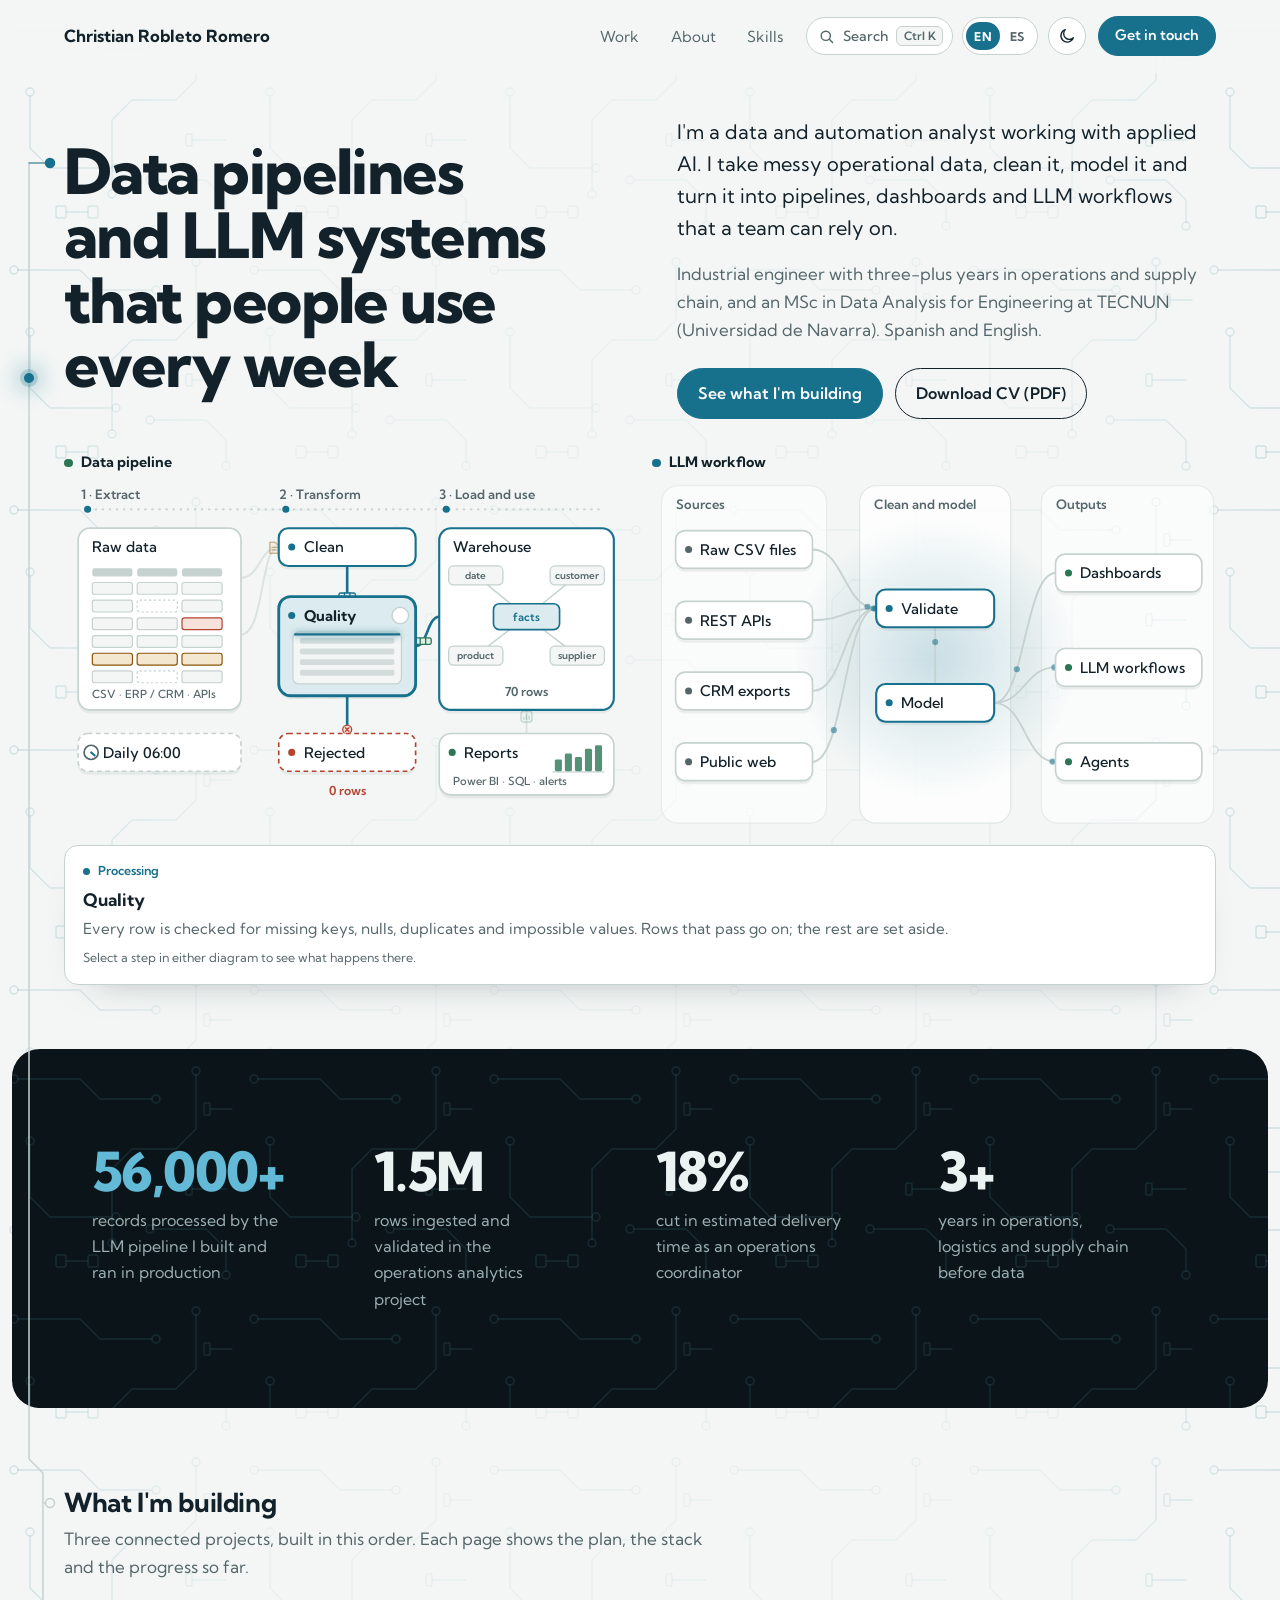
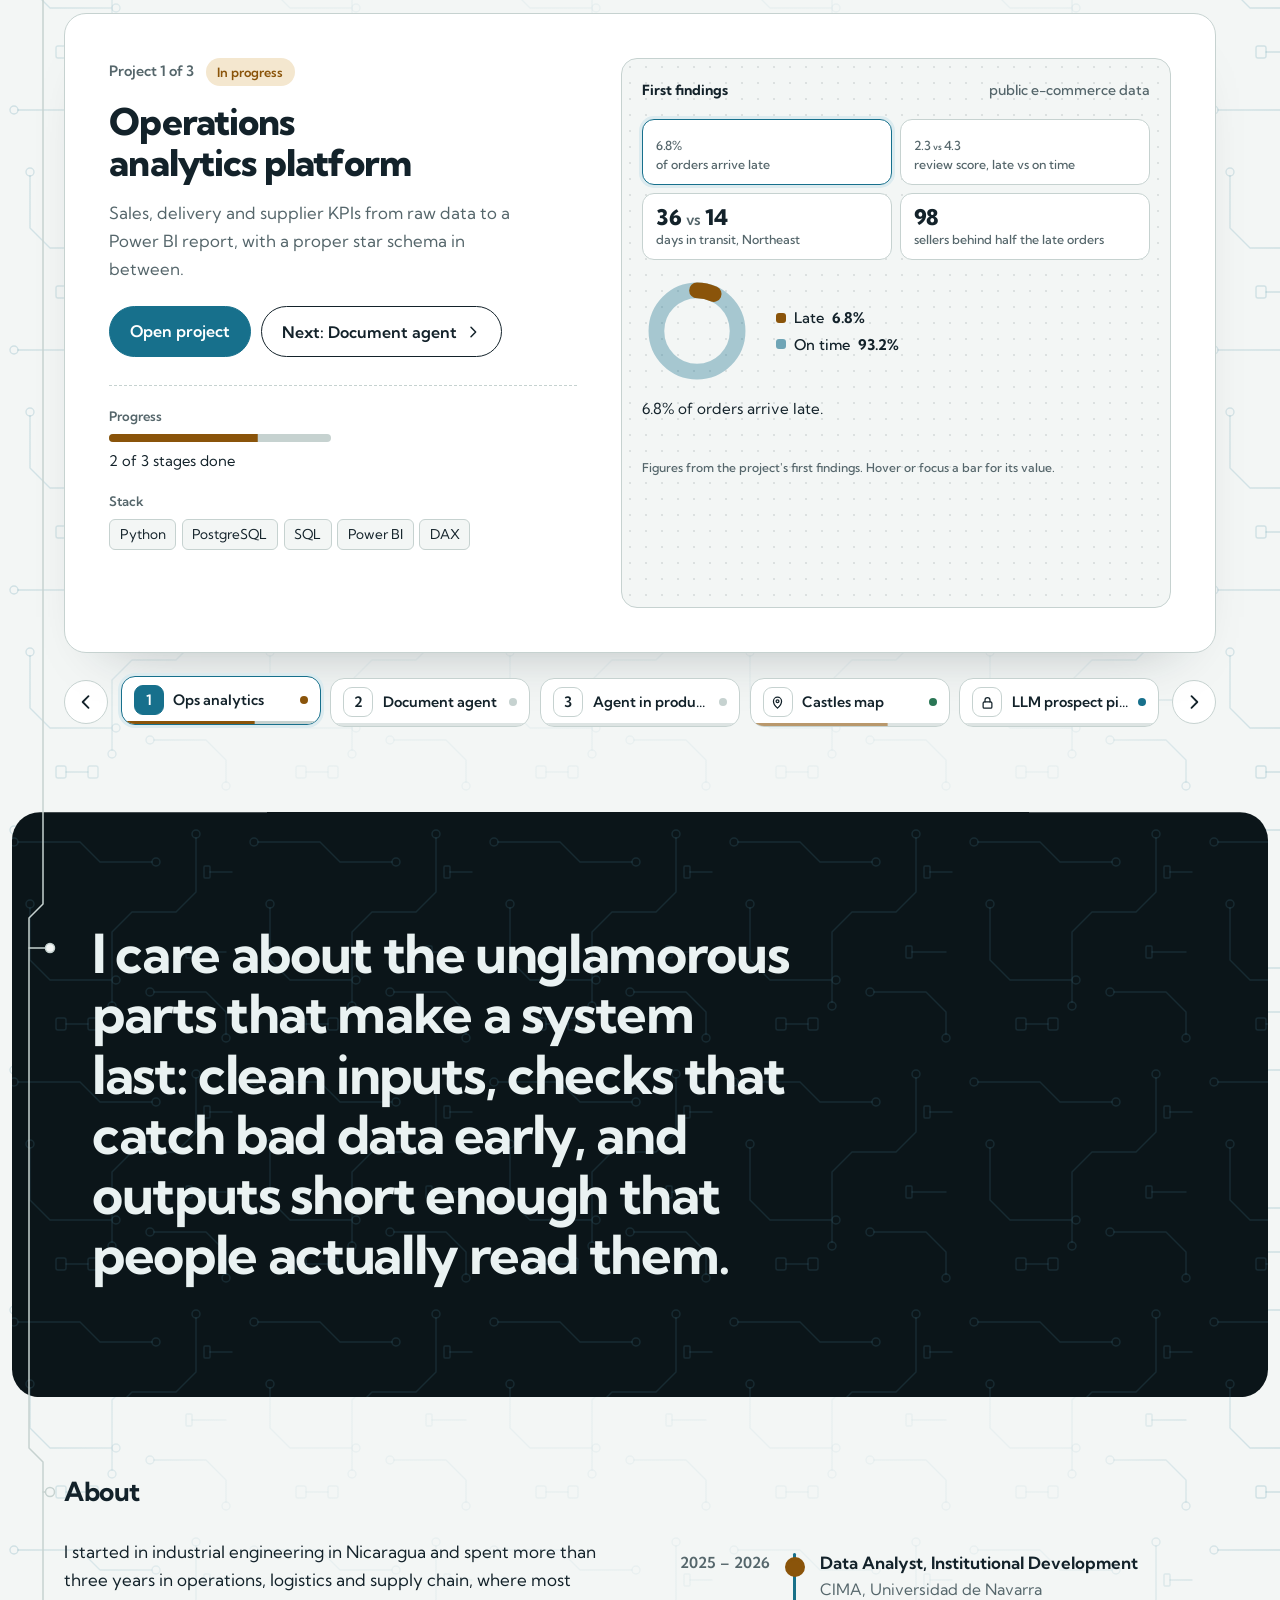
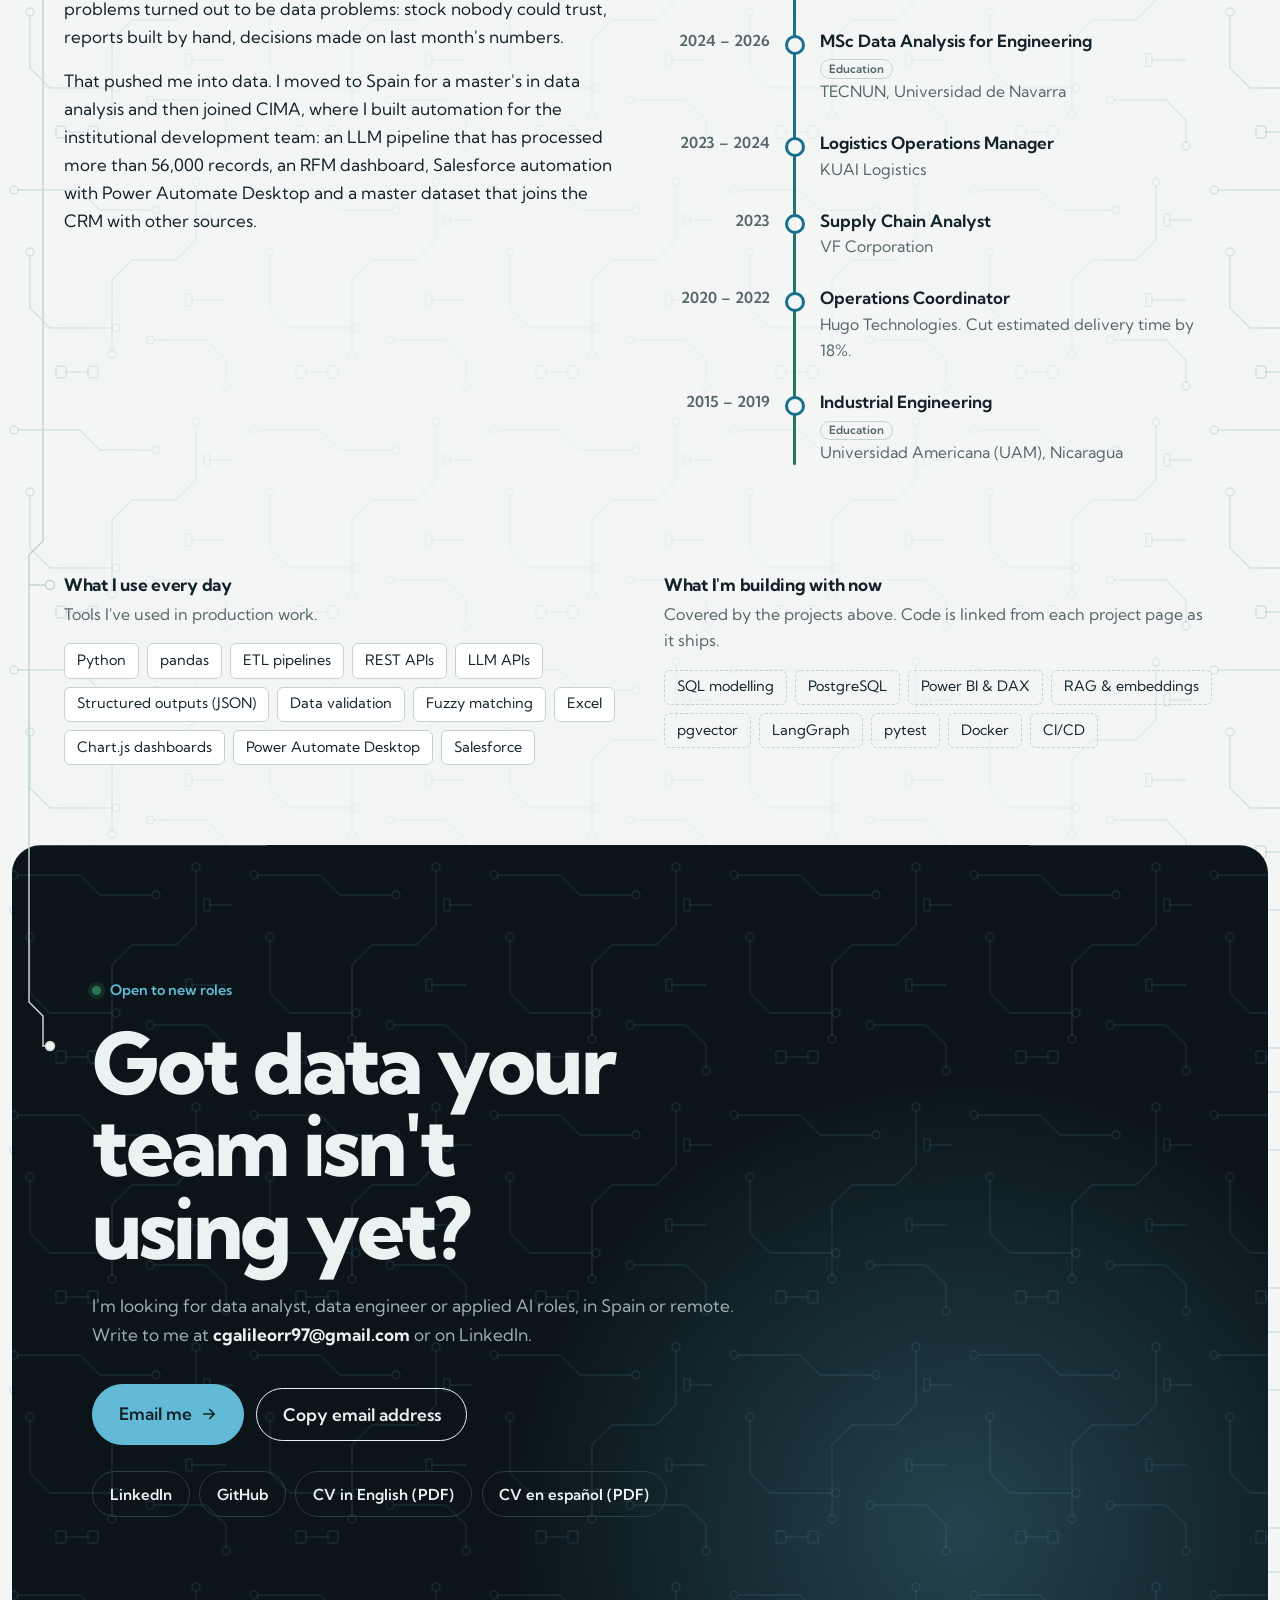
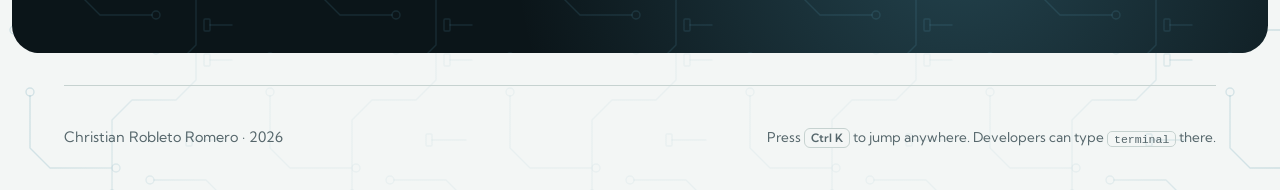
==== commit 6609157f: "Show the data pipeline and the LLM workflow side by side in the hero The tabs are gone: both diagram" ====
--- a/index.html
+++ b/index.html
@@ -8,10 +8,10 @@
 <link rel="preconnect" href="https://fonts.googleapis.com">
 <link rel="preconnect" href="https://fonts.gstatic.com" crossorigin>
 <link rel="stylesheet" href="https://fonts.googleapis.com/css2?family=Kumbh+Sans:wght@400;500;600;700;800&display=swap">
-<link rel="stylesheet" href="styles.css?v=16">
+<link rel="stylesheet" href="styles.css?v=17">
 <script src="theme.js?v=12"></script>
 <script src="site.js?v=13" defer></script>
-<script src="main.js?v=14" defer></script>
+<script src="main.js?v=15" defer></script>
 <link rel="canonical" href="https://crobleto97.github.io/">
 <meta property="og:type" content="website">
 <meta property="og:site_name" content="Christian Robleto Romero">
@@ -63,10 +63,9 @@
     </div>
   </div>
   <figure class="dag-wrap">
-  <div class="dag-tabs" role="tablist" aria-label="Diagrams" data-es-aria-label="Diagramas">
-      <button type="button" role="tab" id="tab-data" aria-controls="dag-data" aria-selected="true"><span lang="en">Data pipeline</span><span lang="es">Pipeline de datos</span></button>
-      <button type="button" role="tab" id="tab-ai" aria-controls="dag-ai" aria-selected="false" tabindex="-1"><span lang="en">LLM workflow</span><span lang="es">Flujo con IA</span></button>
-    </div>
+  <div class="dag-pair">
+  <div class="dag-col">
+  <p class="dag-label" aria-hidden="true"><i></i><span lang="en">Data pipeline</span><span lang="es">Pipeline de datos</span></p>
   <svg class="dag dag-data" id="dag-data" data-start="gate" viewBox="0 0 478 296" role="group" aria-labelledby="dag-data-t">
       <title id="dag-data-t" data-es="Cómo se mueven los datos: los datos en bruto se limpian y se comprueban fila a fila, las filas malas se apartan y el resto se carga en un esquema en estrella que alimenta los informes. Selecciona un paso para leer qué ocurre en él.">How data moves: raw data is cleaned and checked row by row, bad rows are set aside, and the rest is loaded into a star schema that feeds the reports. Select a step to read about it.</title>
       <g class="rail" aria-hidden="true">
@@ -93,7 +92,10 @@
         <g class="n" data-node="rep" data-kind="Output" data-info="Power BI reports, SQL views and alerts built on the warehouse, with the KPIs a team checks every week." data-info-es="Informes de Power BI, vistas SQL y alertas construidos sobre el almacén, con los KPIs que un equipo revisa cada semana."><rect class="sh" x="318" y="217" width="148" height="52" rx="10"/><rect class="ring" x="314" y="210" width="156" height="60" rx="13"/><rect class="box" x="318" y="214" width="148" height="52" rx="10"/><circle class="pip" cx="329" cy="230" r="3"/><text x="339" y="234.5" data-es="Informes">Reports</text><text class="tag" x="330" y="258" data-es="Power BI · SQL · alertas">Power BI · SQL · alerts</text><g class="chart" aria-hidden="true"><line class="axis" x1="414" y1="246.5" x2="458" y2="246.5"/><rect class="cbar" style="animation-delay:0.00s;transform-origin:419px 246.5px" x="416.0" y="236" width="6" height="10" rx="1.2"/><rect class="cbar" style="animation-delay:0.35s;transform-origin:427.5px 246.5px" x="424.5" y="231" width="6" height="15" rx="1.2"/><rect class="cbar" style="animation-delay:0.70s;transform-origin:436px 246.5px" x="433.0" y="234" width="6" height="12" rx="1.2"/><rect class="cbar" style="animation-delay:1.05s;transform-origin:444.5px 246.5px" x="441.5" y="227" width="6" height="19" rx="1.2"/><rect class="cbar" style="animation-delay:1.40s;transform-origin:453px 246.5px" x="450.0" y="224" width="6" height="22" rx="1.2"/></g></g>
       </g>
     </svg>
-  <svg class="dag dag-ai" id="dag-ai" data-start="val" hidden viewBox="0 0 478 296" role="group" aria-labelledby="dag-t">
+  </div>
+  <div class="dag-col">
+  <p class="dag-label ai" aria-hidden="true"><i></i><span lang="en">LLM workflow</span><span lang="es">Flujo con IA</span></p>
+  <svg class="dag dag-ai" id="dag-ai" data-start="val" viewBox="0 0 478 296" role="group" aria-labelledby="dag-t">
       <title id="dag-t" data-es="Cómo se mueven los datos: las fuentes se validan y se modelan, y alimentan dashboards, flujos con LLM y agentes. Selecciona un paso para leer qué ocurre en él.">How data moves: sources are validated and modelled, then feed dashboards, LLM workflows and agents. Select a step to read about it.</title>
       <defs><radialGradient id="dag-glow" cx="50%" cy="50%" r="50%"><stop offset="0" stop-color="var(--accent)" stop-opacity=".22"/><stop offset="1" stop-color="var(--accent)" stop-opacity="0"/></radialGradient></defs>
       <g class="lanes" aria-hidden="true">
@@ -124,11 +126,13 @@
         <g class="n" data-node="agt" data-kind="Output" data-info="Retrieval agents that answer from documents, cite their sources and hand off when unsure." data-info-es="Agentes de recuperación que responden a partir de documentos, citan sus fuentes y pasan el caso a una persona cuando dudan."><rect class="sh" x="342" y="225" width="124" height="32" rx="8"/><rect class="ring" x="338" y="218" width="132" height="40" rx="11"/><rect class="box" x="342" y="222" width="124" height="32" rx="8"/><circle class="pip" cx="353" cy="238" r="3"/><text x="363" y="242.5" data-es="Agentes">Agents</text></g>
       </g>
     </svg>
+  </div>
+  </div>
     <figcaption class="dag-info" aria-live="polite">
       <span class="dag-kind"><i aria-hidden="true"></i><span><span lang="en">Processing</span><span lang="es">Procesamiento</span></span></span>
       <strong class="dag-title"><span lang="en">Validate</span><span lang="es">Validar</span></strong>
       <span class="dag-text"><span lang="en">Checks on keys, nulls, duplicates and value ranges. Rejected rows are logged, so bad data stops here.</span><span lang="es">Comprobaciones de claves, nulos, duplicados y rangos de valores. Las filas rechazadas quedan registradas, así que los datos malos se paran aquí.</span></span>
-      <span class="dag-hint"><span lang="en">Select a step in the diagram to see what happens there.</span><span lang="es">Selecciona un paso del diagrama para ver qué ocurre en él.</span></span>
+      <span class="dag-hint"><span lang="en">Select a step in either diagram to see what happens there.</span><span lang="es">Selecciona un paso de cualquiera de los dos diagramas para ver qué ocurre en él.</span></span>
     </figcaption>
   </figure>
 </section>
--- a/styles.css
+++ b/styles.css
@@ -177,12 +177,22 @@
 .dag.focus .pk{opacity:.18}
 .dag.focus .edge.hl{opacity:1;stroke:var(--accent);stroke-width:2.2}
 .dag.focus .pk.hl{opacity:1}
-/* tabs over the hero diagrams */
-.dag-tabs{display:flex;gap:2px;justify-self:start;padding:3px;border:1px solid var(--line);border-radius:999px;background:var(--surface)}
-.dag-tabs button{all:unset;cursor:pointer;font-family:var(--display);font-size:.86rem;font-weight:600;line-height:1;padding:.5rem .95rem;border-radius:999px;color:var(--muted);transition:background .2s,color .2s}
-.dag-tabs button:hover{color:var(--ink)}
-.dag-tabs button[aria-selected="true"]{background:var(--accent);color:var(--bg)}
-.dag-tabs button:focus-visible{outline:2px solid var(--accent);outline-offset:2px}
+/* the two hero diagrams sit side by side under the intro, sharing the panel below */
+.hero{grid-template-columns:minmax(0,1fr)}
+.hero .dag-wrap{max-width:none;justify-self:stretch}
+.dag-pair{display:grid;grid-template-columns:minmax(0,1fr) minmax(0,1fr);gap:1.5rem}
+.dag-col{display:grid;gap:.4rem;align-content:start}
+.dag-label{display:flex;align-items:center;gap:.5rem;margin:0;font-family:var(--display);font-size:.9rem;font-weight:700;color:var(--ink)}
+.dag-label i{width:.55rem;height:.55rem;border-radius:50%;background:var(--ok)}
+.dag-label.ai i{background:var(--accent)}
+@media (max-width:820px){.dag-pair{grid-template-columns:minmax(0,1fr)}}
+/* wide screens: title on the left, intro and buttons on the right, so both diagrams fit in the first screen */
+@media (min-width:1000px){
+  .hero{padding-block:2.75rem 2rem;row-gap:2rem}
+  .hero-text{grid-template-columns:minmax(0,1.05fr) minmax(0,1fr);column-gap:3rem;row-gap:1rem;align-items:end}
+  .hero-text h1{grid-column:1;grid-row:1 / span 3;align-self:center}
+  .hero-text>:not(h1){grid-column:2}
+}
 /* data pipeline: packets drawn as icons (file, row, checked row, rejected row, chart) */
 .dag .pk.pk-ic{opacity:.95}
 .dag .pk-ic>*{fill:var(--surface);stroke:var(--accent);stroke-width:1.1;stroke-linejoin:round}
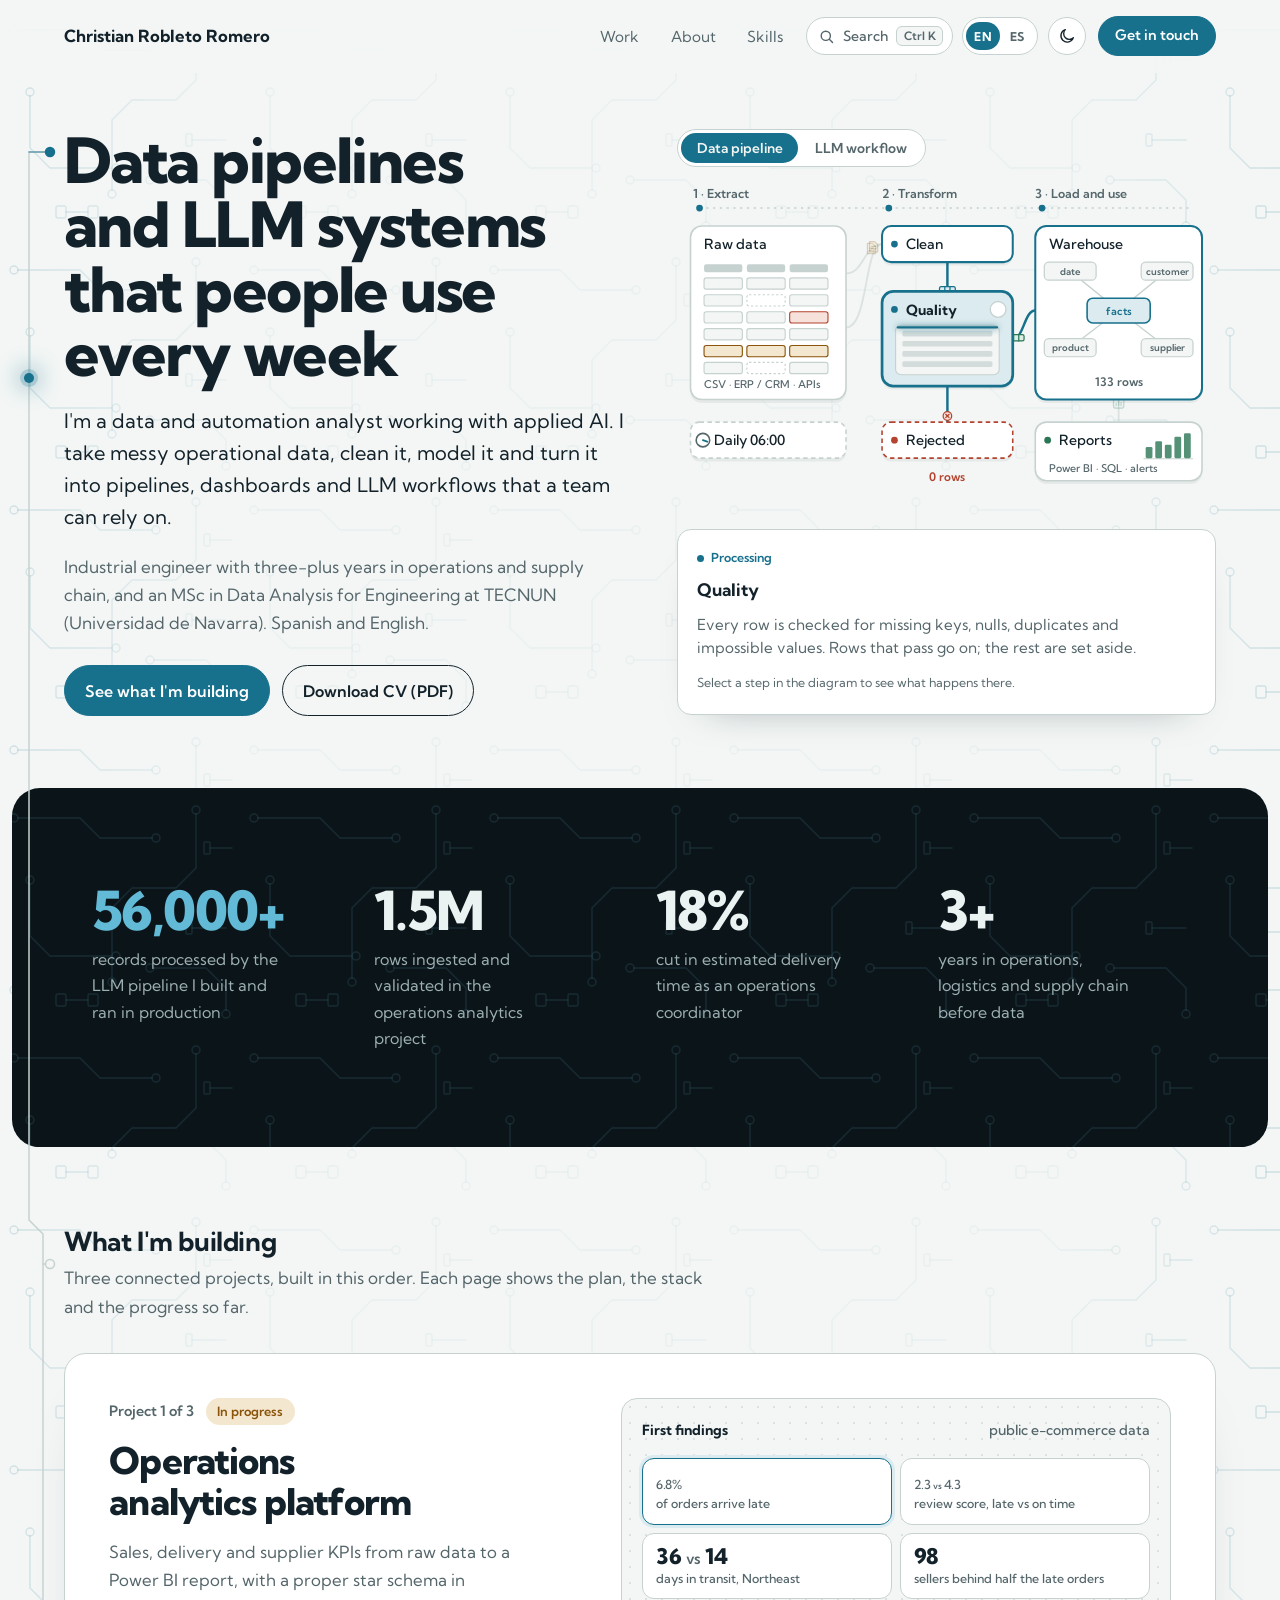
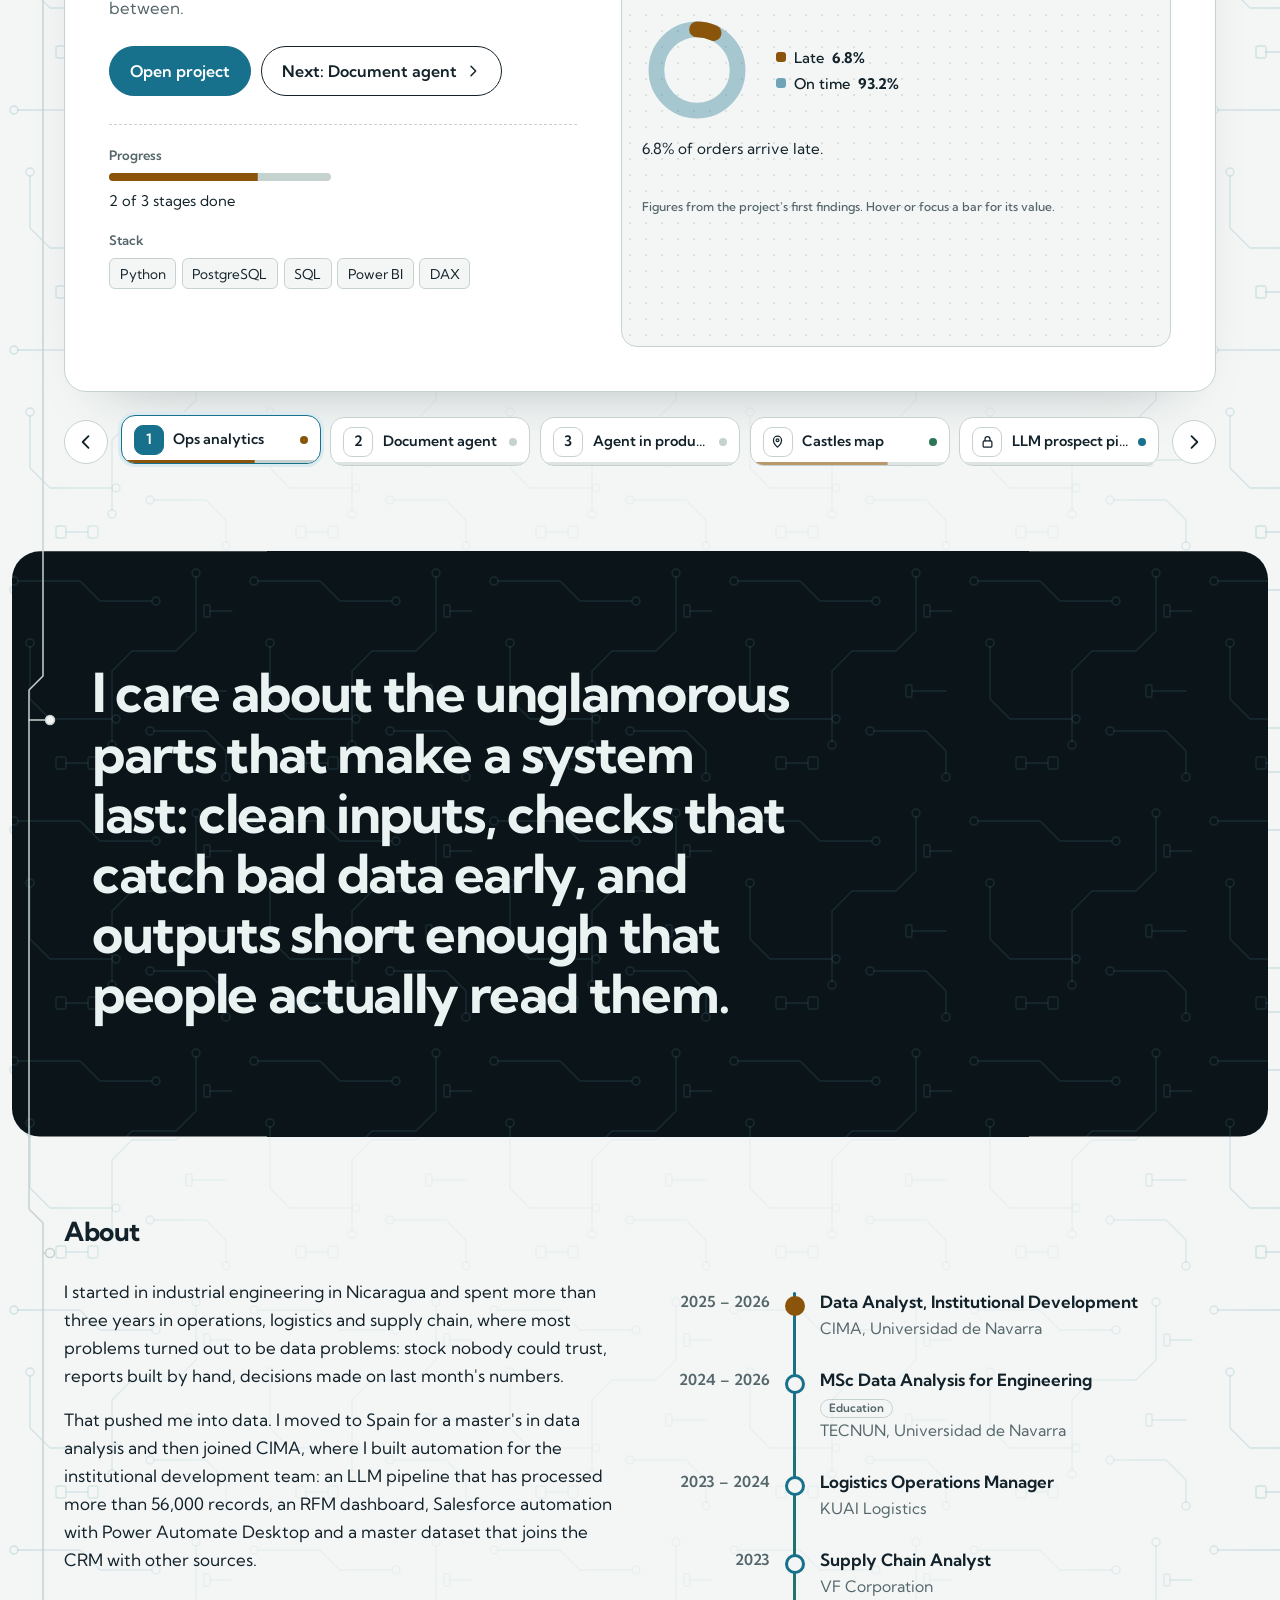
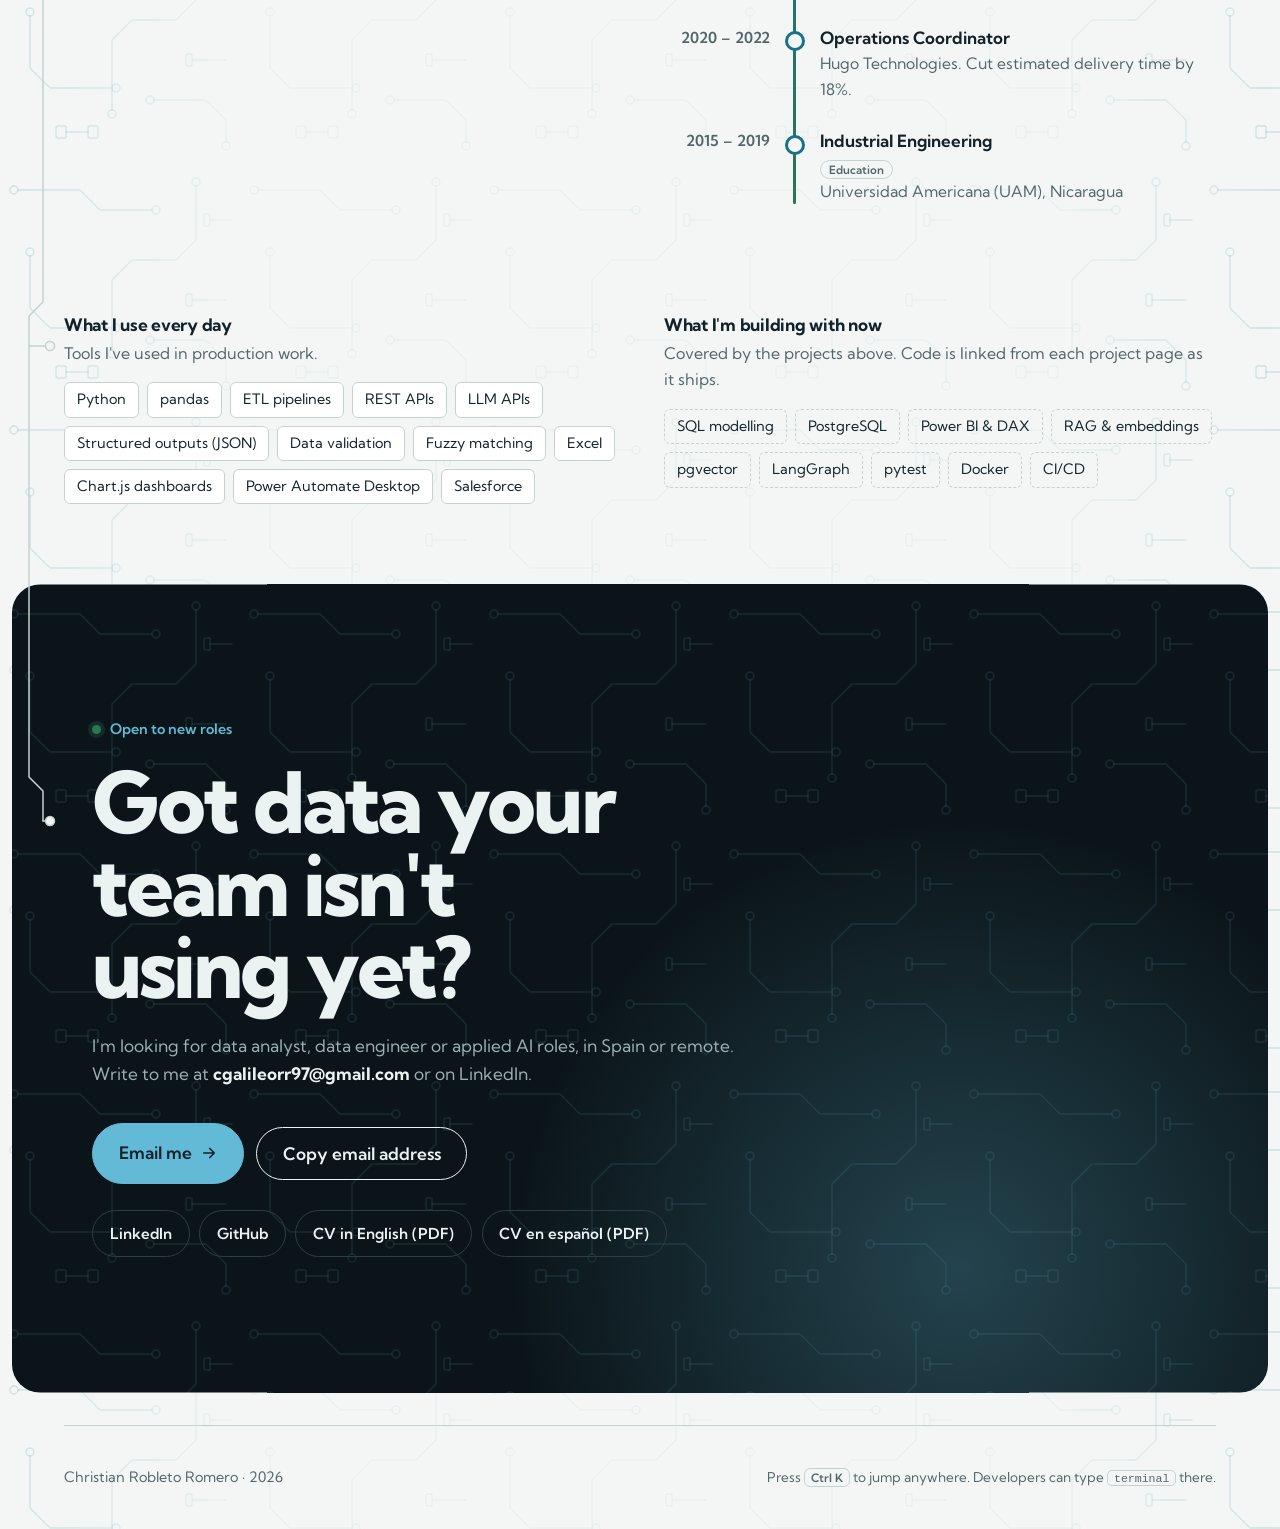
==== commit 51de5ade: "Go back to one diagram at a time, with tabs The two diagrams side by side felt crowded. This restore" ====
--- a/index.html
+++ b/index.html
@@ -8,10 +8,10 @@
 <link rel="preconnect" href="https://fonts.googleapis.com">
 <link rel="preconnect" href="https://fonts.gstatic.com" crossorigin>
 <link rel="stylesheet" href="https://fonts.googleapis.com/css2?family=Kumbh+Sans:wght@400;500;600;700;800&display=swap">
-<link rel="stylesheet" href="styles.css?v=17">
+<link rel="stylesheet" href="styles.css?v=16">
 <script src="theme.js?v=12"></script>
 <script src="site.js?v=13" defer></script>
-<script src="main.js?v=15" defer></script>
+<script src="main.js?v=14" defer></script>
 <link rel="canonical" href="https://crobleto97.github.io/">
 <meta property="og:type" content="website">
 <meta property="og:site_name" content="Christian Robleto Romero">
@@ -63,9 +63,10 @@
     </div>
   </div>
   <figure class="dag-wrap">
-  <div class="dag-pair">
-  <div class="dag-col">
-  <p class="dag-label" aria-hidden="true"><i></i><span lang="en">Data pipeline</span><span lang="es">Pipeline de datos</span></p>
+  <div class="dag-tabs" role="tablist" aria-label="Diagrams" data-es-aria-label="Diagramas">
+      <button type="button" role="tab" id="tab-data" aria-controls="dag-data" aria-selected="true"><span lang="en">Data pipeline</span><span lang="es">Pipeline de datos</span></button>
+      <button type="button" role="tab" id="tab-ai" aria-controls="dag-ai" aria-selected="false" tabindex="-1"><span lang="en">LLM workflow</span><span lang="es">Flujo con IA</span></button>
+    </div>
   <svg class="dag dag-data" id="dag-data" data-start="gate" viewBox="0 0 478 296" role="group" aria-labelledby="dag-data-t">
       <title id="dag-data-t" data-es="Cómo se mueven los datos: los datos en bruto se limpian y se comprueban fila a fila, las filas malas se apartan y el resto se carga en un esquema en estrella que alimenta los informes. Selecciona un paso para leer qué ocurre en él.">How data moves: raw data is cleaned and checked row by row, bad rows are set aside, and the rest is loaded into a star schema that feeds the reports. Select a step to read about it.</title>
       <g class="rail" aria-hidden="true">
@@ -92,10 +93,7 @@
         <g class="n" data-node="rep" data-kind="Output" data-info="Power BI reports, SQL views and alerts built on the warehouse, with the KPIs a team checks every week." data-info-es="Informes de Power BI, vistas SQL y alertas construidos sobre el almacén, con los KPIs que un equipo revisa cada semana."><rect class="sh" x="318" y="217" width="148" height="52" rx="10"/><rect class="ring" x="314" y="210" width="156" height="60" rx="13"/><rect class="box" x="318" y="214" width="148" height="52" rx="10"/><circle class="pip" cx="329" cy="230" r="3"/><text x="339" y="234.5" data-es="Informes">Reports</text><text class="tag" x="330" y="258" data-es="Power BI · SQL · alertas">Power BI · SQL · alerts</text><g class="chart" aria-hidden="true"><line class="axis" x1="414" y1="246.5" x2="458" y2="246.5"/><rect class="cbar" style="animation-delay:0.00s;transform-origin:419px 246.5px" x="416.0" y="236" width="6" height="10" rx="1.2"/><rect class="cbar" style="animation-delay:0.35s;transform-origin:427.5px 246.5px" x="424.5" y="231" width="6" height="15" rx="1.2"/><rect class="cbar" style="animation-delay:0.70s;transform-origin:436px 246.5px" x="433.0" y="234" width="6" height="12" rx="1.2"/><rect class="cbar" style="animation-delay:1.05s;transform-origin:444.5px 246.5px" x="441.5" y="227" width="6" height="19" rx="1.2"/><rect class="cbar" style="animation-delay:1.40s;transform-origin:453px 246.5px" x="450.0" y="224" width="6" height="22" rx="1.2"/></g></g>
       </g>
     </svg>
-  </div>
-  <div class="dag-col">
-  <p class="dag-label ai" aria-hidden="true"><i></i><span lang="en">LLM workflow</span><span lang="es">Flujo con IA</span></p>
-  <svg class="dag dag-ai" id="dag-ai" data-start="val" viewBox="0 0 478 296" role="group" aria-labelledby="dag-t">
+  <svg class="dag dag-ai" id="dag-ai" data-start="val" hidden viewBox="0 0 478 296" role="group" aria-labelledby="dag-t">
       <title id="dag-t" data-es="Cómo se mueven los datos: las fuentes se validan y se modelan, y alimentan dashboards, flujos con LLM y agentes. Selecciona un paso para leer qué ocurre en él.">How data moves: sources are validated and modelled, then feed dashboards, LLM workflows and agents. Select a step to read about it.</title>
       <defs><radialGradient id="dag-glow" cx="50%" cy="50%" r="50%"><stop offset="0" stop-color="var(--accent)" stop-opacity=".22"/><stop offset="1" stop-color="var(--accent)" stop-opacity="0"/></radialGradient></defs>
       <g class="lanes" aria-hidden="true">
@@ -126,13 +124,11 @@
         <g class="n" data-node="agt" data-kind="Output" data-info="Retrieval agents that answer from documents, cite their sources and hand off when unsure." data-info-es="Agentes de recuperación que responden a partir de documentos, citan sus fuentes y pasan el caso a una persona cuando dudan."><rect class="sh" x="342" y="225" width="124" height="32" rx="8"/><rect class="ring" x="338" y="218" width="132" height="40" rx="11"/><rect class="box" x="342" y="222" width="124" height="32" rx="8"/><circle class="pip" cx="353" cy="238" r="3"/><text x="363" y="242.5" data-es="Agentes">Agents</text></g>
       </g>
     </svg>
-  </div>
-  </div>
     <figcaption class="dag-info" aria-live="polite">
       <span class="dag-kind"><i aria-hidden="true"></i><span><span lang="en">Processing</span><span lang="es">Procesamiento</span></span></span>
       <strong class="dag-title"><span lang="en">Validate</span><span lang="es">Validar</span></strong>
       <span class="dag-text"><span lang="en">Checks on keys, nulls, duplicates and value ranges. Rejected rows are logged, so bad data stops here.</span><span lang="es">Comprobaciones de claves, nulos, duplicados y rangos de valores. Las filas rechazadas quedan registradas, así que los datos malos se paran aquí.</span></span>
-      <span class="dag-hint"><span lang="en">Select a step in either diagram to see what happens there.</span><span lang="es">Selecciona un paso de cualquiera de los dos diagramas para ver qué ocurre en él.</span></span>
+      <span class="dag-hint"><span lang="en">Select a step in the diagram to see what happens there.</span><span lang="es">Selecciona un paso del diagrama para ver qué ocurre en él.</span></span>
     </figcaption>
   </figure>
 </section>
--- a/styles.css
+++ b/styles.css
@@ -177,22 +177,12 @@
 .dag.focus .pk{opacity:.18}
 .dag.focus .edge.hl{opacity:1;stroke:var(--accent);stroke-width:2.2}
 .dag.focus .pk.hl{opacity:1}
-/* the two hero diagrams sit side by side under the intro, sharing the panel below */
-.hero{grid-template-columns:minmax(0,1fr)}
-.hero .dag-wrap{max-width:none;justify-self:stretch}
-.dag-pair{display:grid;grid-template-columns:minmax(0,1fr) minmax(0,1fr);gap:1.5rem}
-.dag-col{display:grid;gap:.4rem;align-content:start}
-.dag-label{display:flex;align-items:center;gap:.5rem;margin:0;font-family:var(--display);font-size:.9rem;font-weight:700;color:var(--ink)}
-.dag-label i{width:.55rem;height:.55rem;border-radius:50%;background:var(--ok)}
-.dag-label.ai i{background:var(--accent)}
-@media (max-width:820px){.dag-pair{grid-template-columns:minmax(0,1fr)}}
-/* wide screens: title on the left, intro and buttons on the right, so both diagrams fit in the first screen */
-@media (min-width:1000px){
-  .hero{padding-block:2.75rem 2rem;row-gap:2rem}
-  .hero-text{grid-template-columns:minmax(0,1.05fr) minmax(0,1fr);column-gap:3rem;row-gap:1rem;align-items:end}
-  .hero-text h1{grid-column:1;grid-row:1 / span 3;align-self:center}
-  .hero-text>:not(h1){grid-column:2}
-}
+/* tabs over the hero diagrams */
+.dag-tabs{display:flex;gap:2px;justify-self:start;padding:3px;border:1px solid var(--line);border-radius:999px;background:var(--surface)}
+.dag-tabs button{all:unset;cursor:pointer;font-family:var(--display);font-size:.86rem;font-weight:600;line-height:1;padding:.5rem .95rem;border-radius:999px;color:var(--muted);transition:background .2s,color .2s}
+.dag-tabs button:hover{color:var(--ink)}
+.dag-tabs button[aria-selected="true"]{background:var(--accent);color:var(--bg)}
+.dag-tabs button:focus-visible{outline:2px solid var(--accent);outline-offset:2px}
 /* data pipeline: packets drawn as icons (file, row, checked row, rejected row, chart) */
 .dag .pk.pk-ic{opacity:.95}
 .dag .pk-ic>*{fill:var(--surface);stroke:var(--accent);stroke-width:1.1;stroke-linejoin:round}
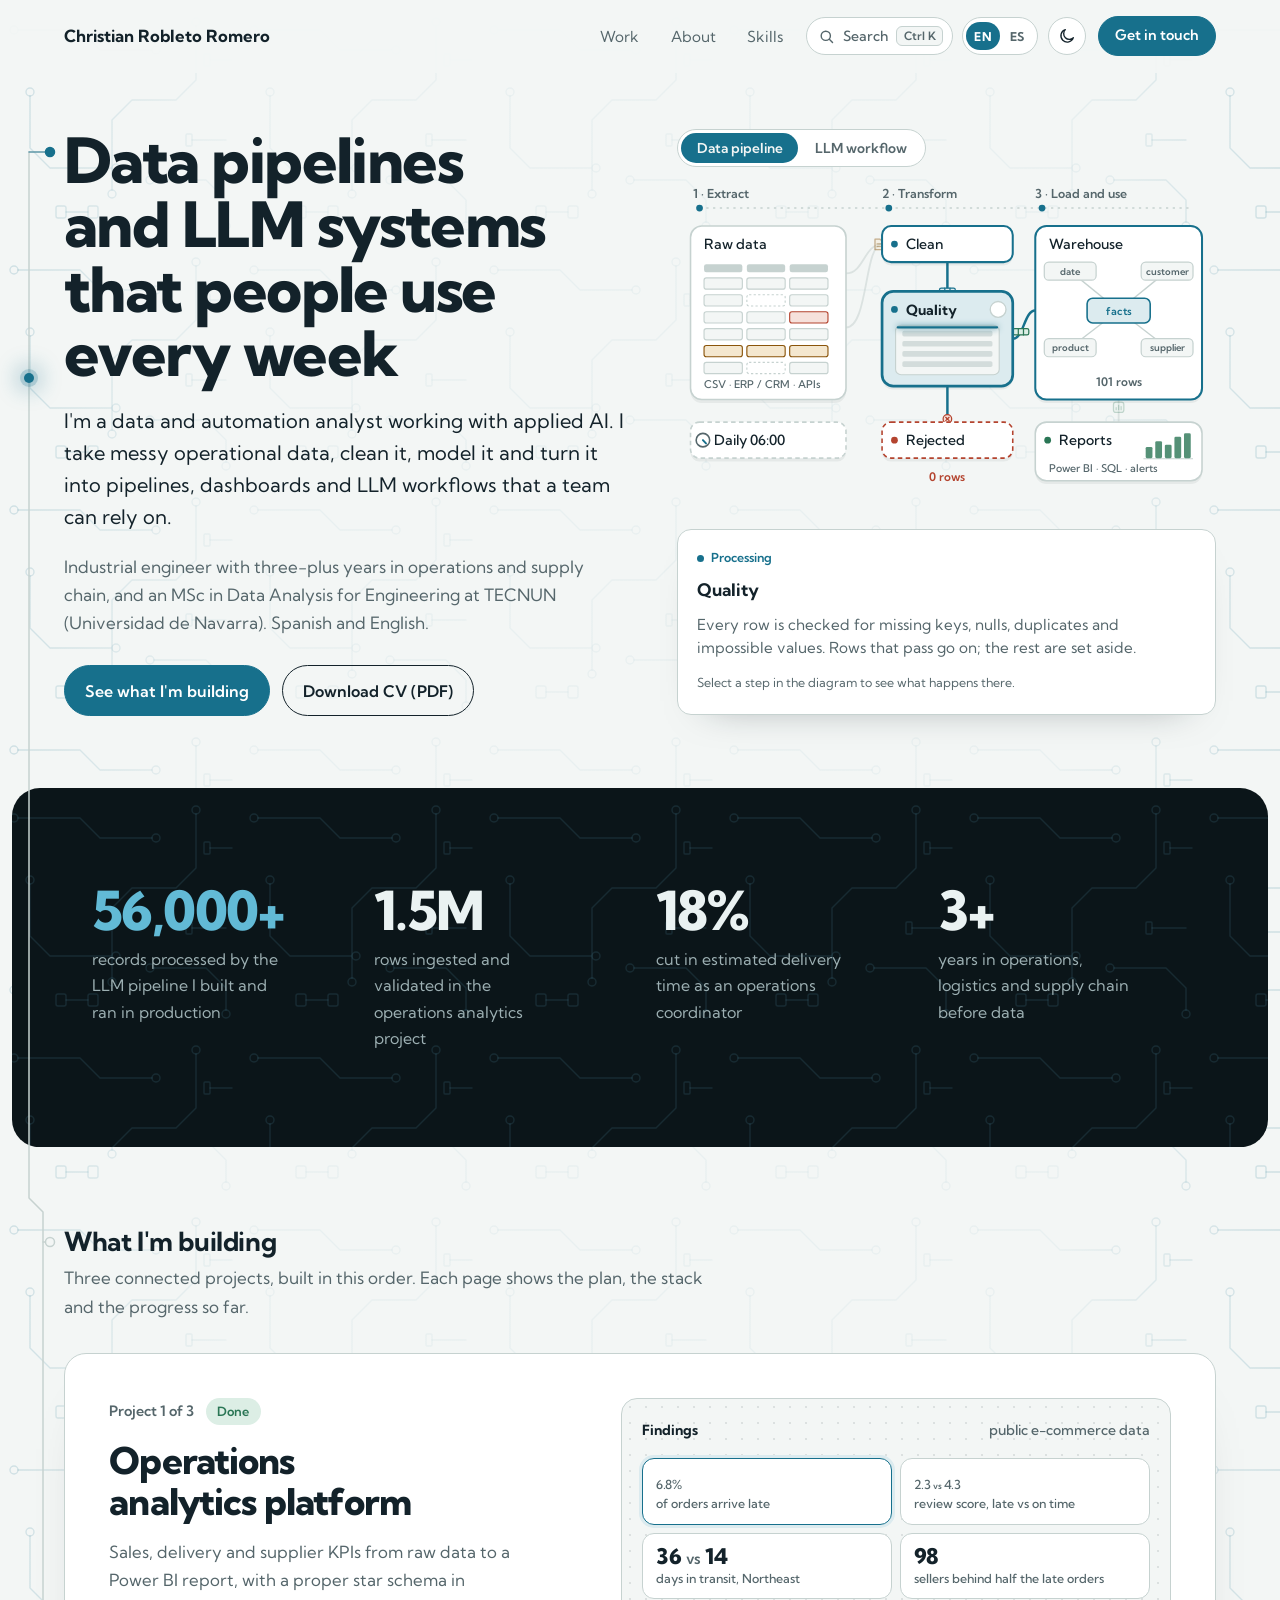
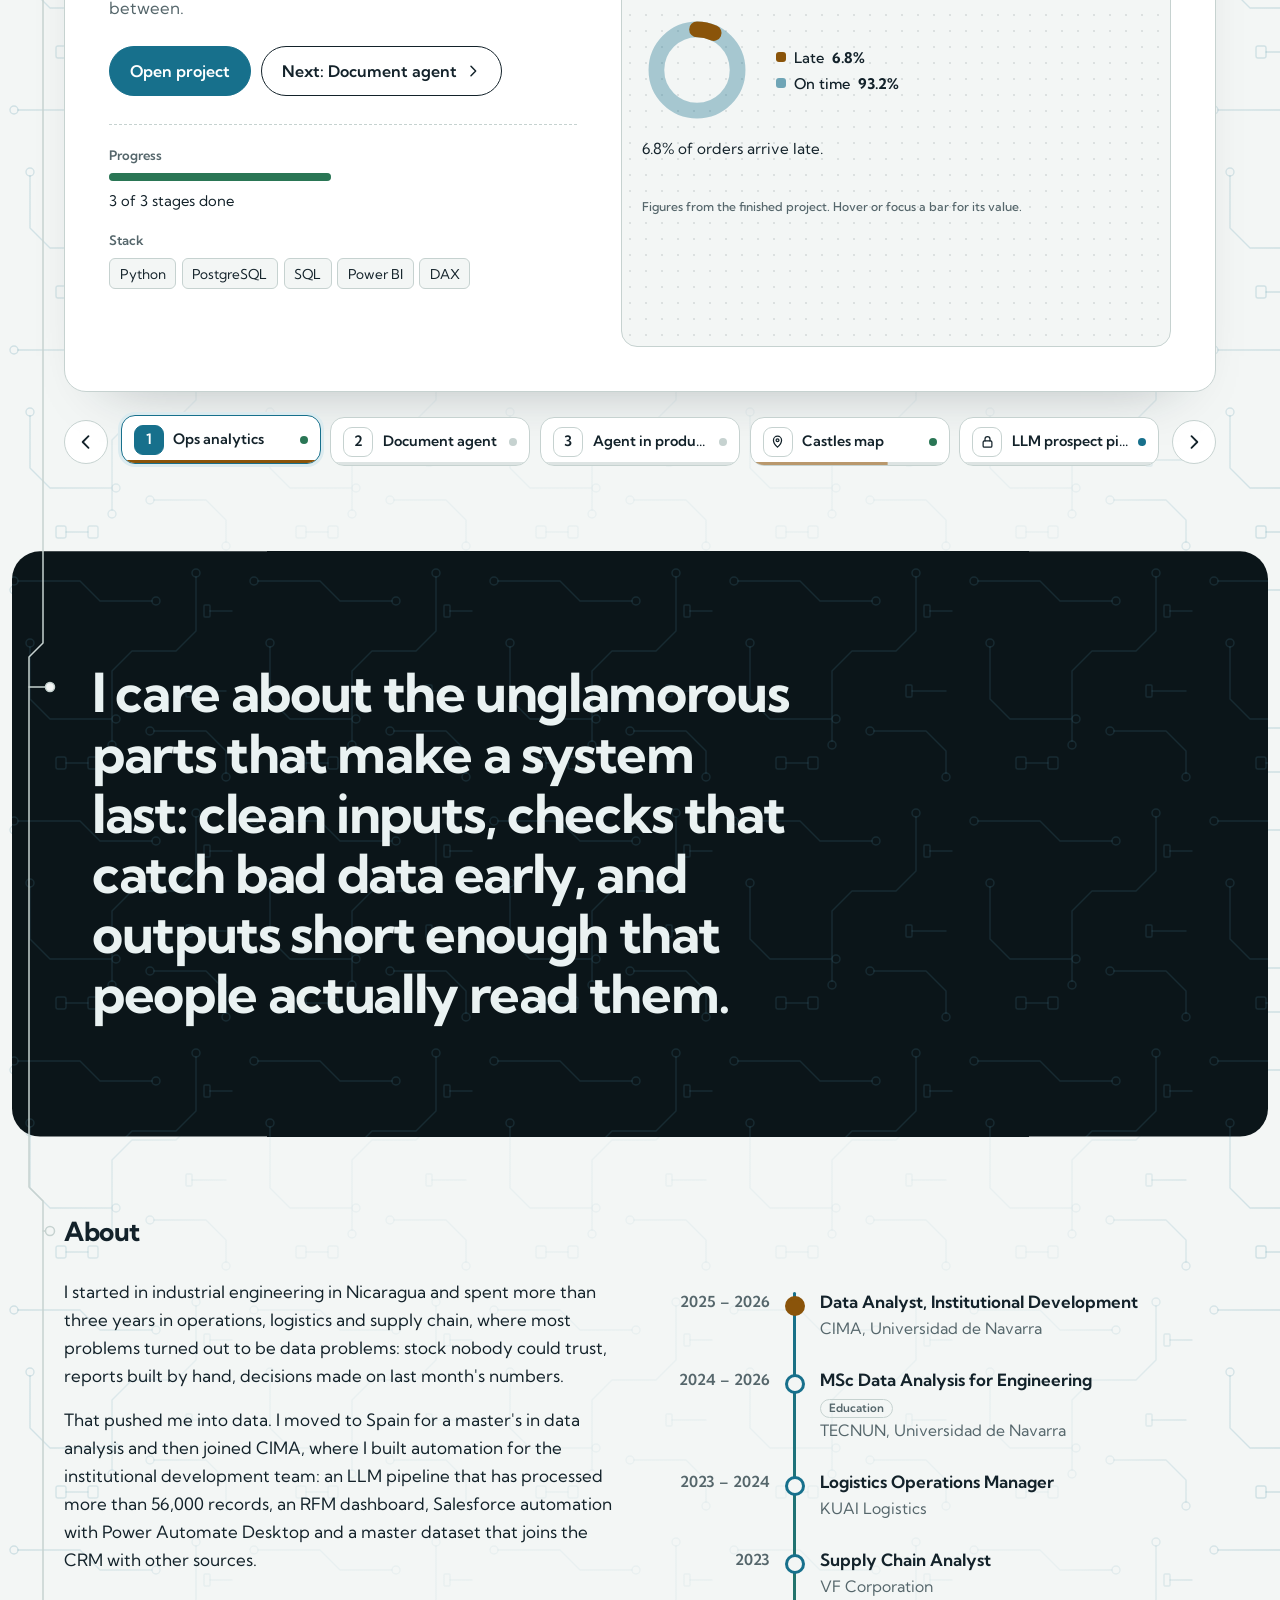
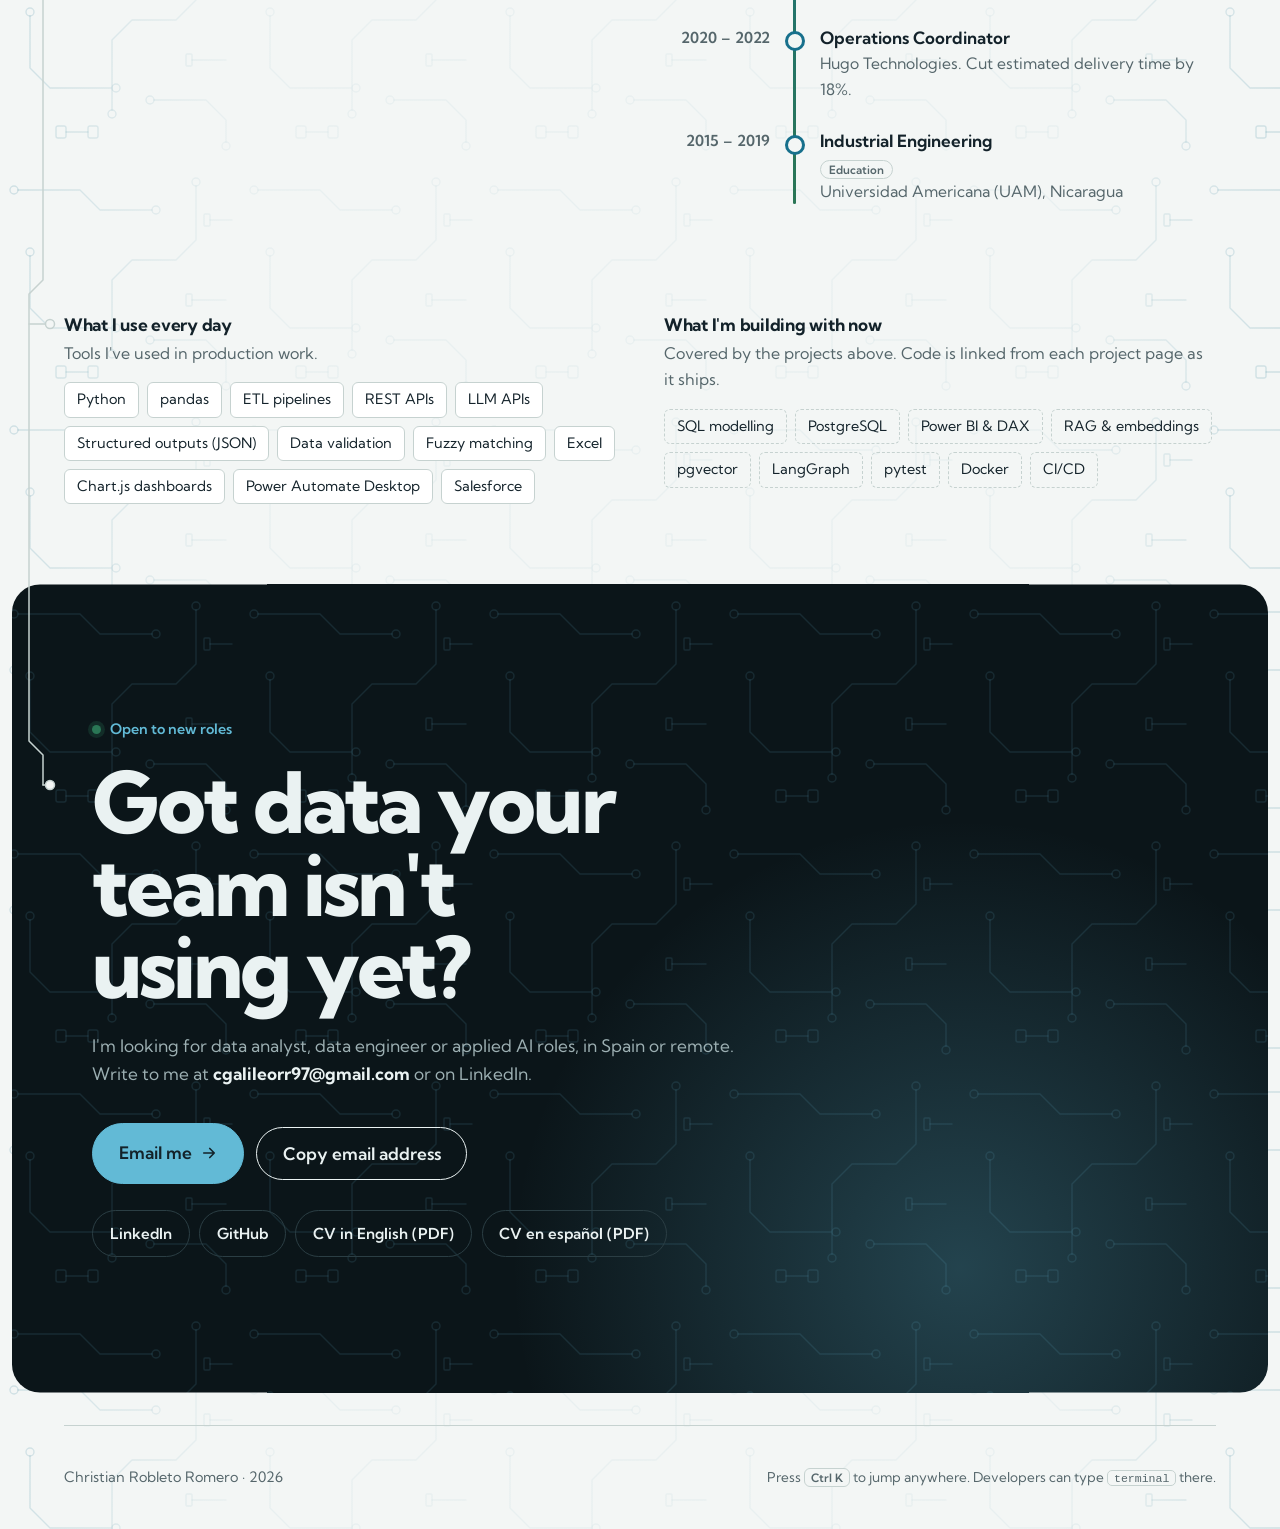
==== commit e62c43a3: "Mark the analytics project as done, with report screenshots and recommendations Co-Authored-By: Clau" ====
--- a/index.html
+++ b/index.html
@@ -152,16 +152,16 @@
        Add data-side to keep a project out of the numbering. The roster builds itself. -->
   <div class="picker">
     <div class="pick-stage">
-      <article class="pick" id="pick-analytics" data-status="progress" data-short="Ops analytics" data-short-es="Analítica de operaciones">
-        <div class="pick-main">
-          <div class="pick-head"><p class="pick-num">Project 1</p><span class="status"><span lang="en">In progress</span><span lang="es">En curso</span></span></div>
+      <article class="pick" id="pick-analytics" data-status="done" data-short="Ops analytics" data-short-es="Analítica de operaciones">
+        <div class="pick-main">
+          <div class="pick-head"><p class="pick-num">Project 1</p><span class="status"><span lang="en">Done</span><span lang="es">Terminado</span></span></div>
           <h3><a href="projects/analytics.html"><span lang="en">Operations analytics platform</span><span lang="es">Plataforma de analítica de operaciones</span></a></h3>
           <p class="pick-sum"><span lang="en">Sales, delivery and supplier KPIs from raw data to a Power BI report, with a proper star schema in between.</span><span lang="es">KPIs de ventas, entregas y proveedores, desde los datos en bruto hasta un informe de Power BI, con un esquema en estrella bien hecho de por medio.</span></p>
           <div class="pick-actions"><a class="btn btn-solid" href="projects/analytics.html"><span lang="en">Open project</span><span lang="es">Ver proyecto</span></a></div>
-          <dl class="pick-stats"><div><dt><span lang="en">Progress</span><span lang="es">Avance</span></dt><dd><span class="meter" style="--v:.67"><i></i></span><span lang="en">2 of 3 stages done</span><span lang="es">2 de 3 etapas hechas</span></dd></div><div><dt>Stack</dt><dd><ul class="chips"><li>Python</li><li>PostgreSQL</li><li>SQL</li><li>Power BI</li><li>DAX</li></ul></dd></div></dl>
+          <dl class="pick-stats"><div><dt><span lang="en">Progress</span><span lang="es">Avance</span></dt><dd><span class="meter" style="--v:1"><i></i></span><span lang="en">3 of 3 stages done</span><span lang="es">3 de 3 etapas hechas</span></dd></div><div><dt>Stack</dt><dd><ul class="chips"><li>Python</li><li>PostgreSQL</li><li>SQL</li><li>Power BI</li><li>DAX</li></ul></dd></div></dl>
         </div>
         <figure class="pick-visual dash" data-dash>
-          <figcaption><span lang="en">First findings</span><span lang="es">Primeros hallazgos</span><span class="sub"><span lang="en">public e-commerce data</span><span lang="es">datos públicos de e-commerce</span></span></figcaption>
+          <figcaption><span lang="en">Findings</span><span lang="es">Hallazgos</span><span class="sub"><span lang="en">public e-commerce data</span><span lang="es">datos públicos de e-commerce</span></span></figcaption>
           <div class="dash-tabs kpis" role="tablist" aria-label="Findings" data-es-aria-label="Hallazgos">
             <button type="button" role="tab" id="dt-late" aria-controls="dp-late"><b><span lang="en">6.8%</span><span lang="es">6,8 %</span></b><span><span lang="en">of orders arrive late</span><span lang="es">de los pedidos llega tarde</span></span></button>
             <button type="button" role="tab" id="dt-rev" aria-controls="dp-rev"><b><span lang="en">2.3 <small>vs</small> 4.3</span><span lang="es">2,3 <small>vs</small> 4,3</span></b><span><span lang="en">review score, late vs on time</span><span lang="es">valoración, con retraso vs a tiempo</span></span></button>
@@ -196,7 +196,7 @@
             <div class="axis" aria-hidden="true"><span style="--p:0">0</span><span style="--p:0.25">25</span><span style="--p:0.5">50</span><span style="--p:0.75">75</span><span style="--p:1">100</span></div>
             <p class="insight"><span lang="en">98 of 2,970 sellers account for half of all late orders.</span><span lang="es">98 de 2.970 vendedores concentran la mitad de los pedidos con retraso.</span></p>
           </div>
-          <p class="dash-src"><span lang="en">Figures from the project's first findings. Hover or focus a bar for its value.</span><span lang="es">Cifras de los primeros hallazgos del proyecto. Pasa el ratón o el foco por una barra para ver su valor.</span></p>
+          <p class="dash-src"><span lang="en">Figures from the finished project. Hover or focus a bar for its value.</span><span lang="es">Cifras del proyecto terminado. Pasa el ratón o el foco por una barra para ver su valor.</span></p>
         </figure>
       </article>
       <article class="pick" id="pick-agent" data-status="planned" data-short="Document agent" data-short-es="Agente documental">
--- a/styles.css
+++ b/styles.css
@@ -682,3 +682,9 @@
   .xp.enter *,.viz.enter *,.timeline::after{animation:none !important}
   .btn-xl svg,.copy *{transition:none}
 }
+
+/* project screenshots */
+.shots{display:grid;gap:1.5rem}
+.shots figure{margin:0;display:grid;gap:.5rem}
+.shots img{display:block;width:100%;height:auto;border:1px solid var(--line);border-radius:6px;background:var(--surface)}
+.shots figcaption{color:var(--muted);font-size:.9rem}
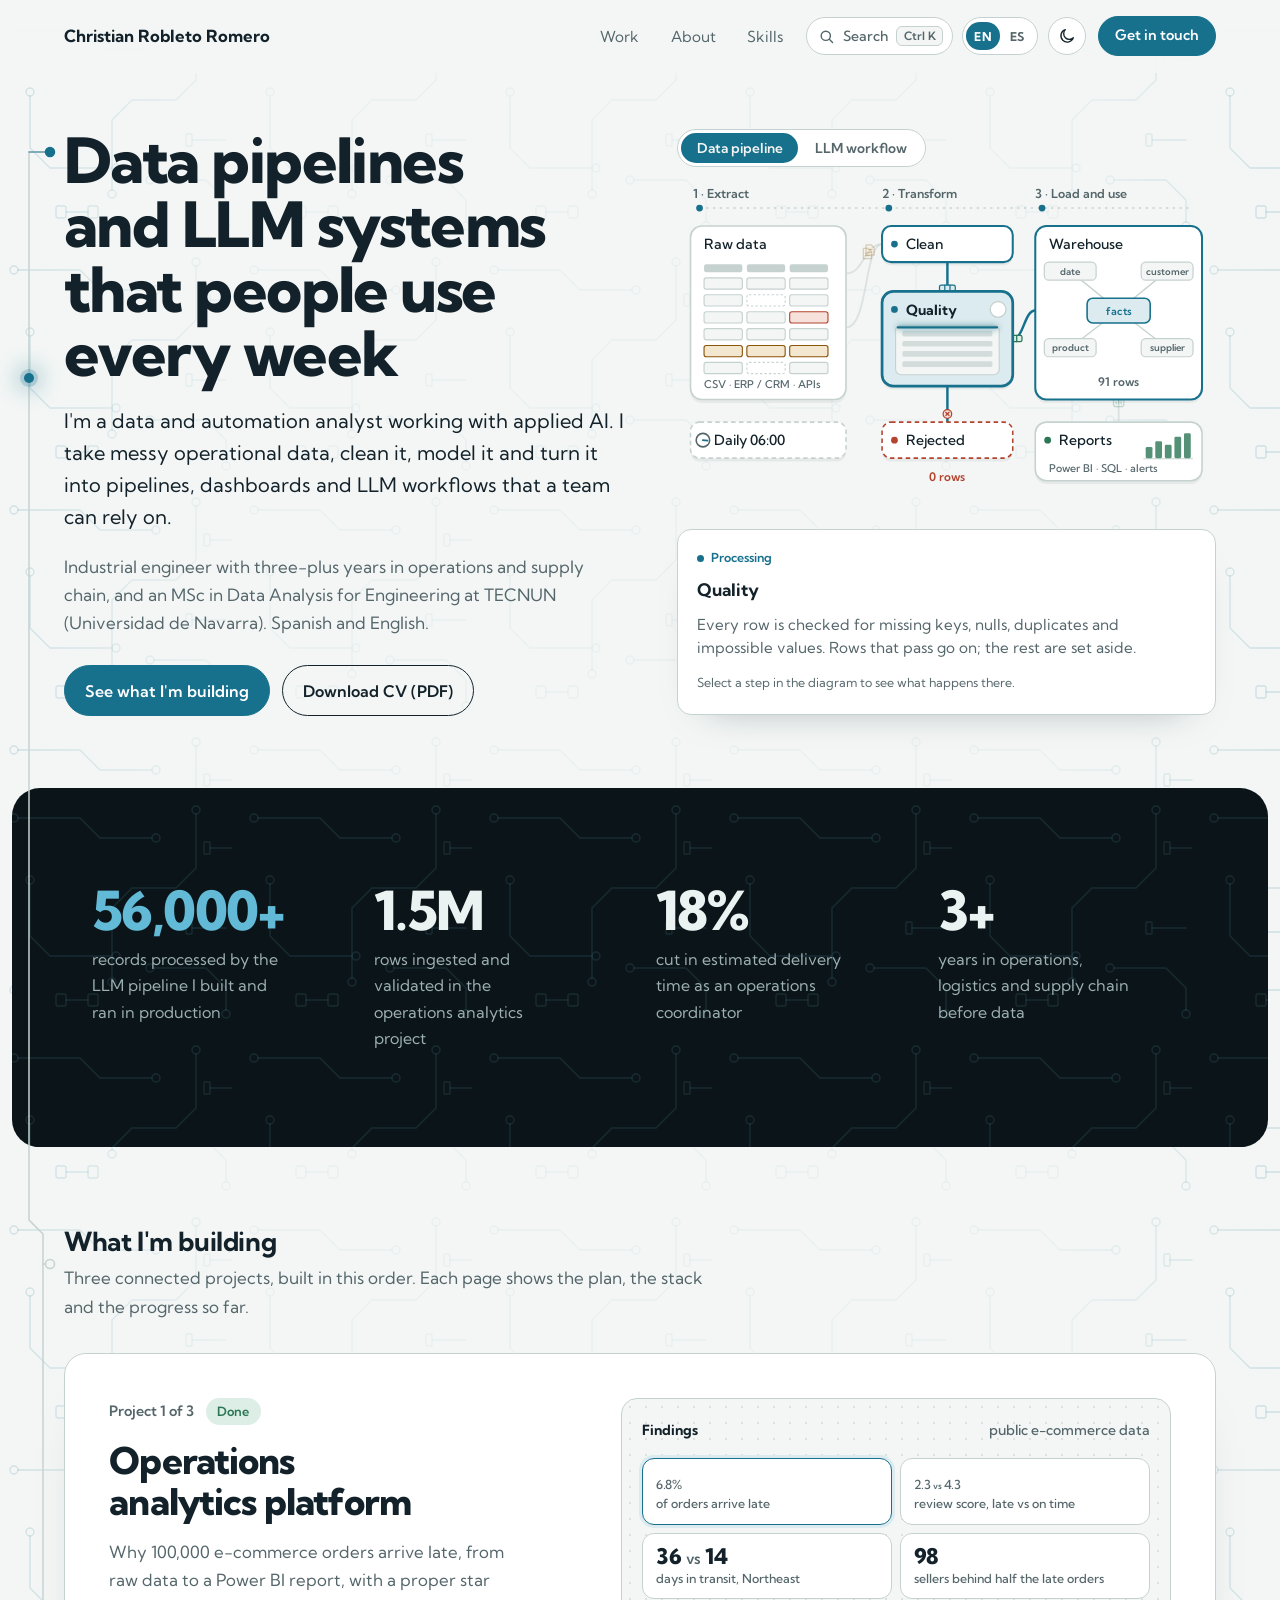
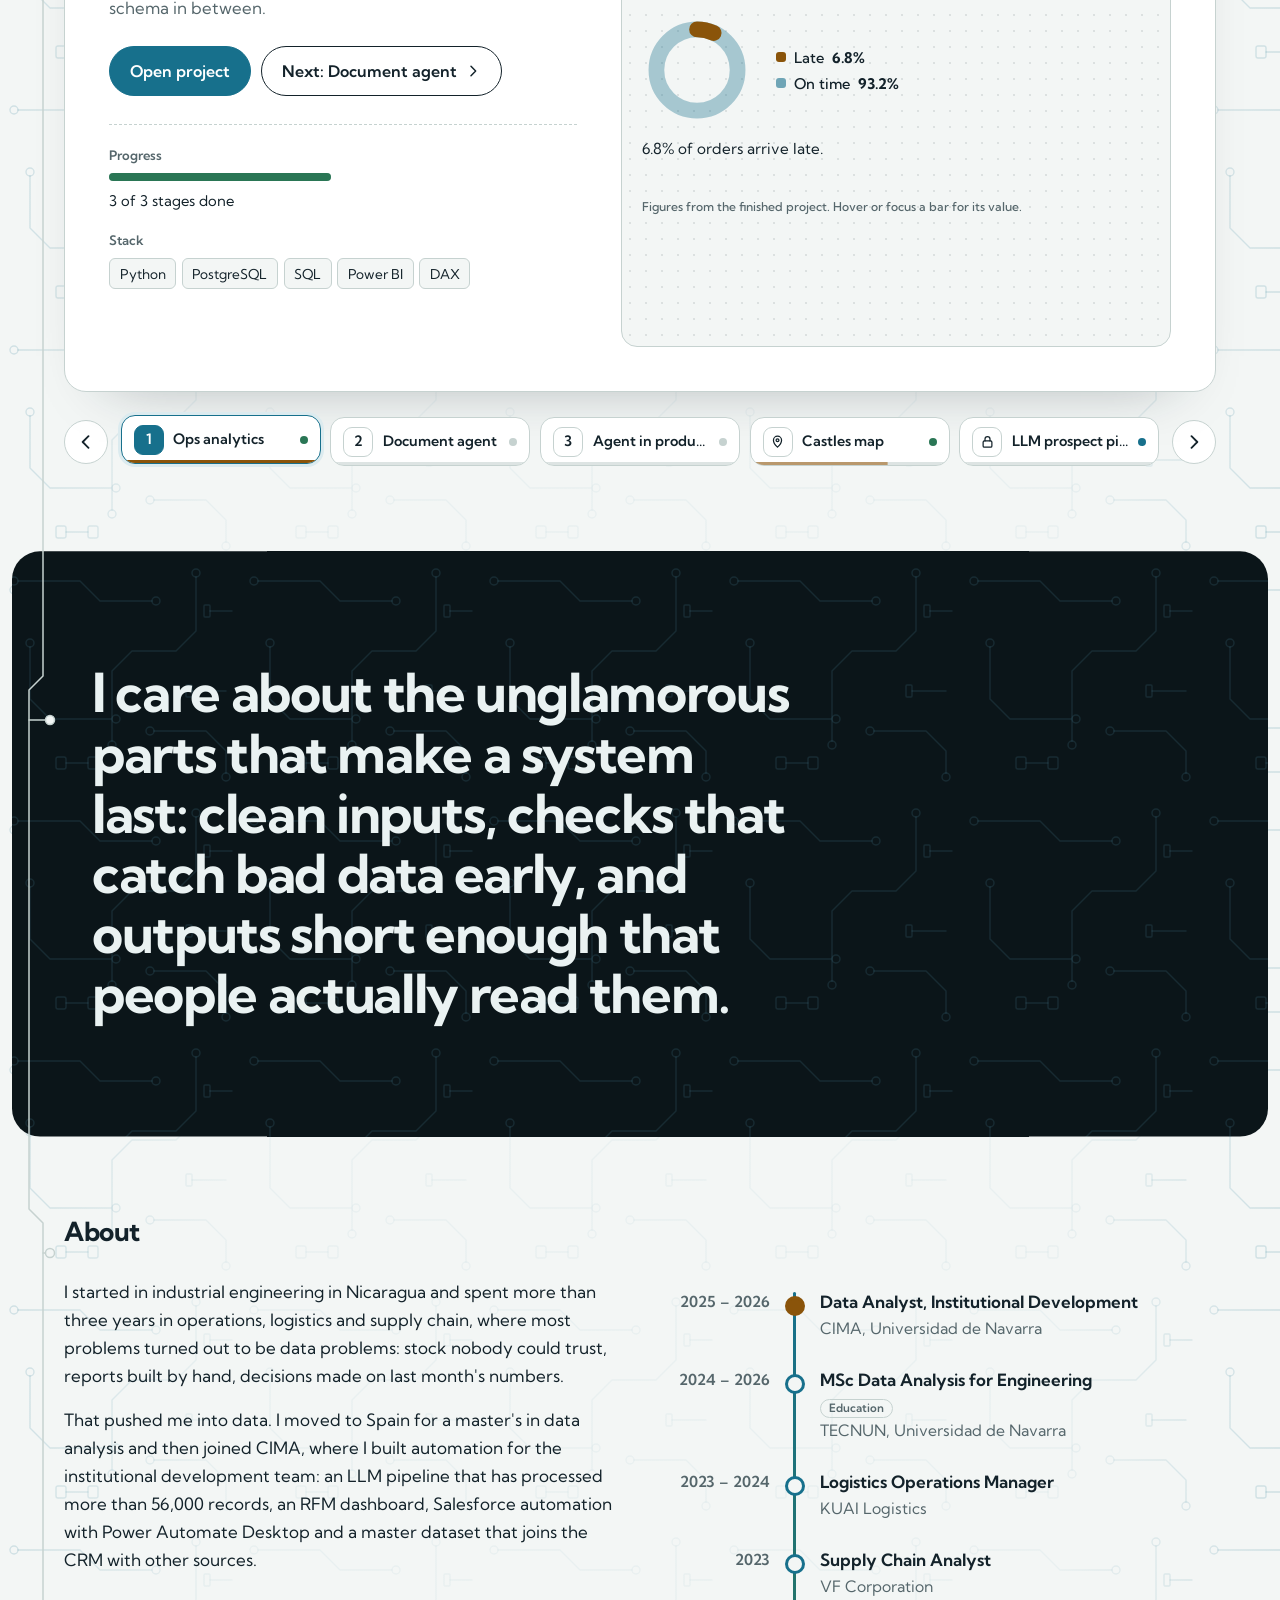
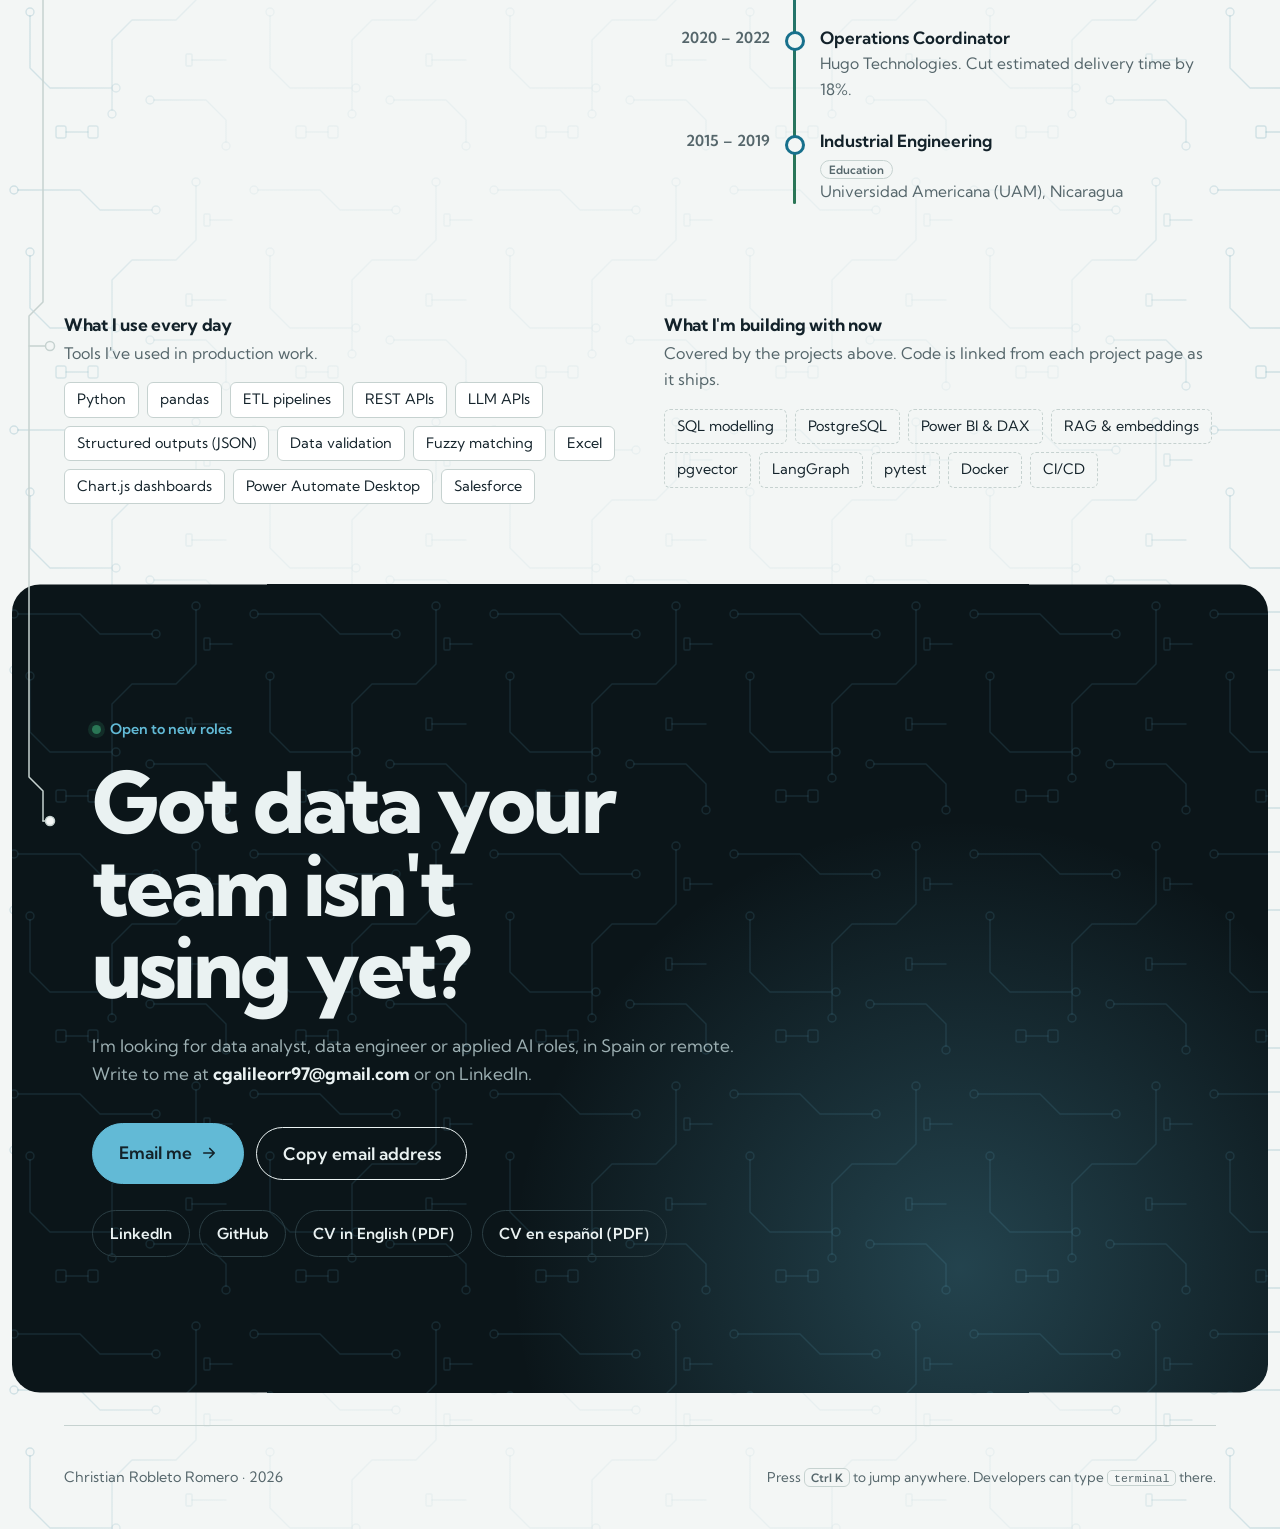
==== commit 03dbd14a: "Align analytics project copy with what the finished project measures Co-Authored-By: Claude Opus 5.5" ====
--- a/index.html
+++ b/index.html
@@ -156,7 +156,7 @@
         <div class="pick-main">
           <div class="pick-head"><p class="pick-num">Project 1</p><span class="status"><span lang="en">Done</span><span lang="es">Terminado</span></span></div>
           <h3><a href="projects/analytics.html"><span lang="en">Operations analytics platform</span><span lang="es">Plataforma de analítica de operaciones</span></a></h3>
-          <p class="pick-sum"><span lang="en">Sales, delivery and supplier KPIs from raw data to a Power BI report, with a proper star schema in between.</span><span lang="es">KPIs de ventas, entregas y proveedores, desde los datos en bruto hasta un informe de Power BI, con un esquema en estrella bien hecho de por medio.</span></p>
+          <p class="pick-sum"><span lang="en">Why 100,000 e-commerce orders arrive late, from raw data to a Power BI report, with a proper star schema in between.</span><span lang="es">Por qué llegan tarde 100.000 pedidos de e-commerce, desde los datos en bruto hasta un informe de Power BI, con un esquema en estrella bien hecho de por medio.</span></p>
           <div class="pick-actions"><a class="btn btn-solid" href="projects/analytics.html"><span lang="en">Open project</span><span lang="es">Ver proyecto</span></a></div>
           <dl class="pick-stats"><div><dt><span lang="en">Progress</span><span lang="es">Avance</span></dt><dd><span class="meter" style="--v:1"><i></i></span><span lang="en">3 of 3 stages done</span><span lang="es">3 de 3 etapas hechas</span></dd></div><div><dt>Stack</dt><dd><ul class="chips"><li>Python</li><li>PostgreSQL</li><li>SQL</li><li>Power BI</li><li>DAX</li></ul></dd></div></dl>
         </div>
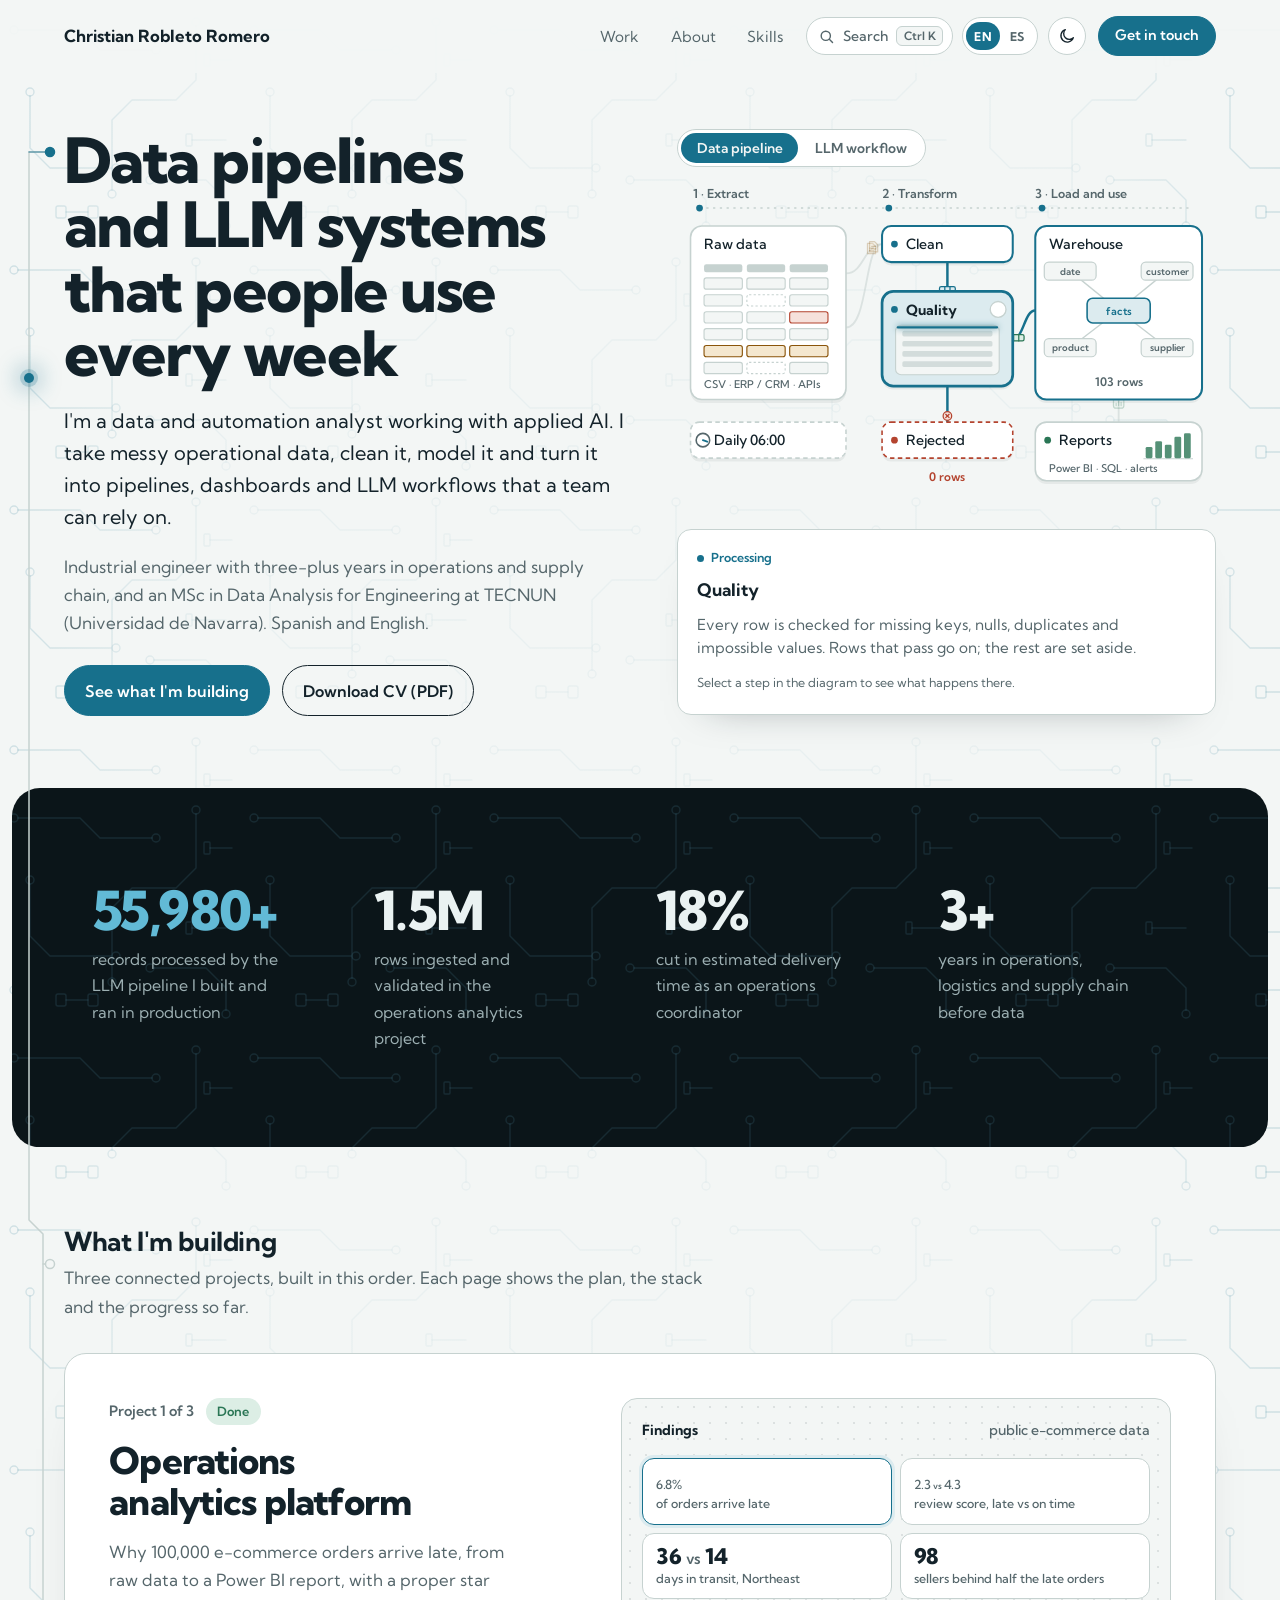
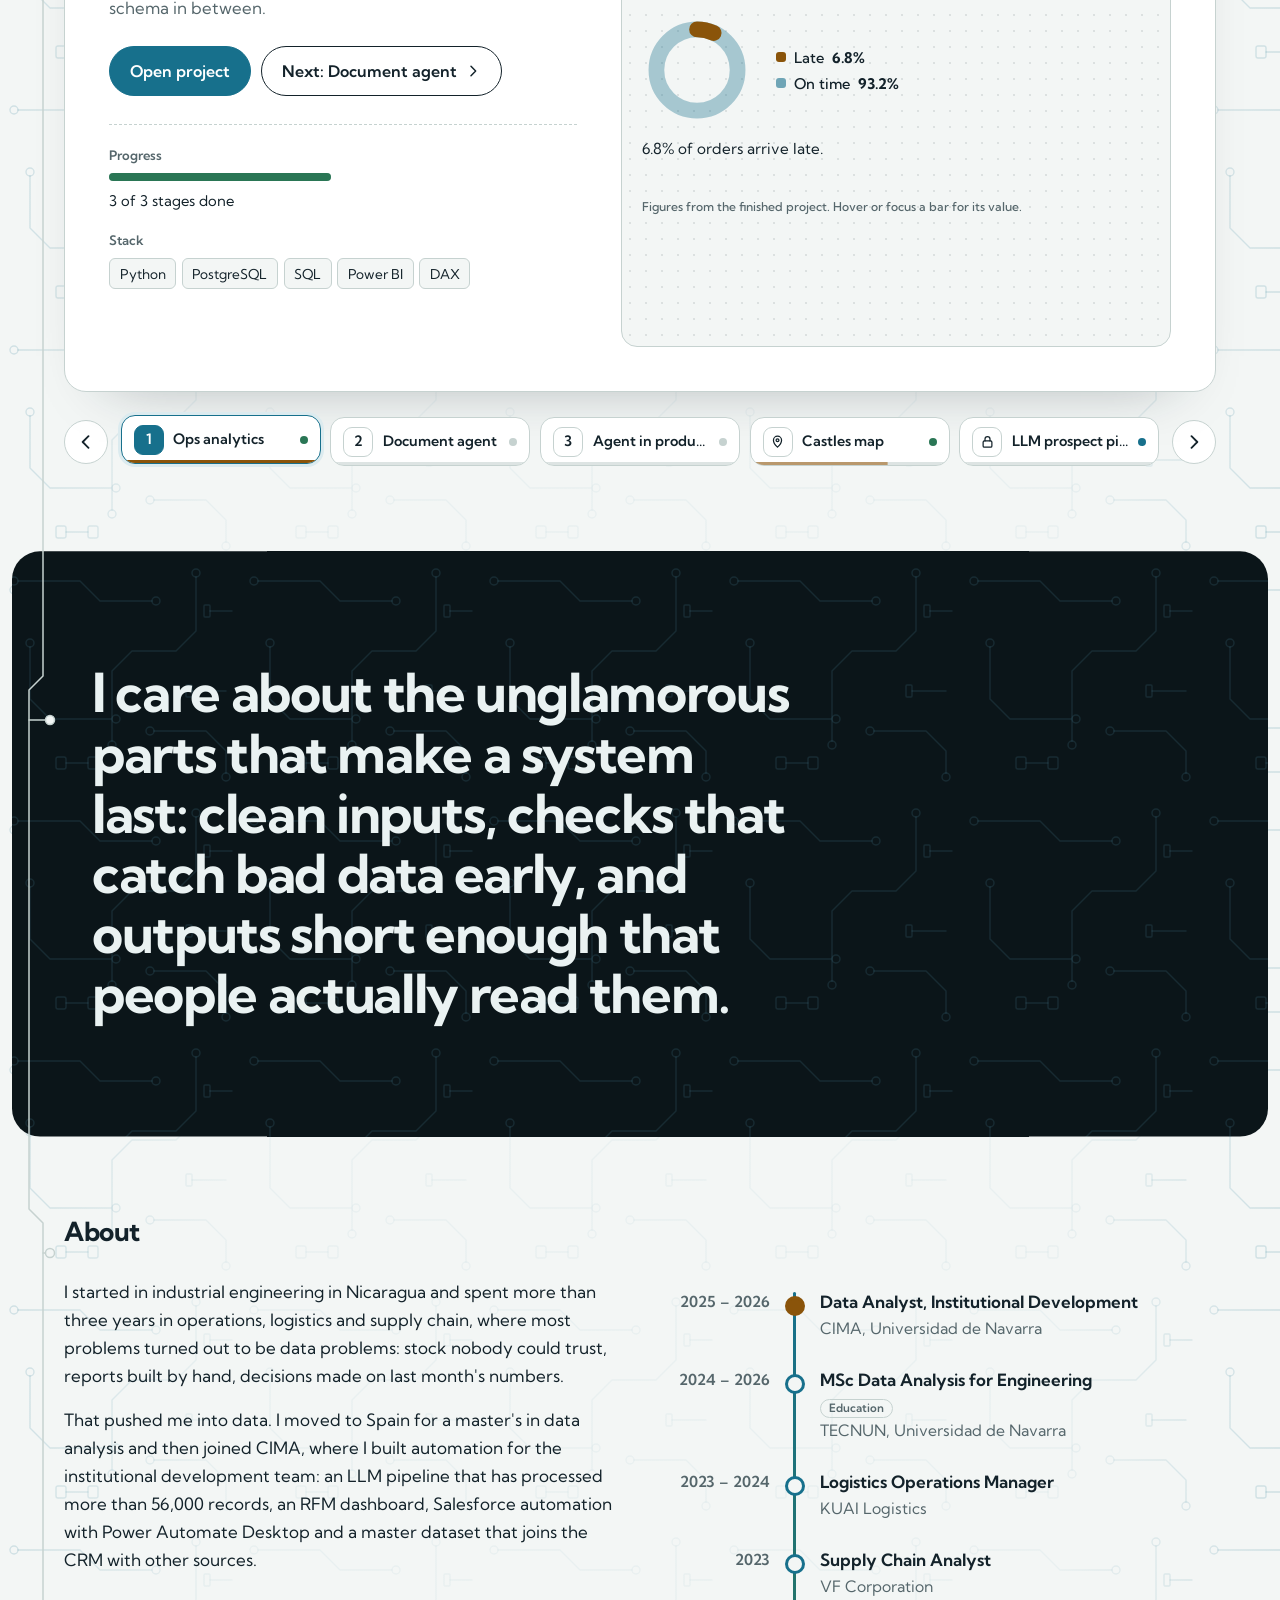
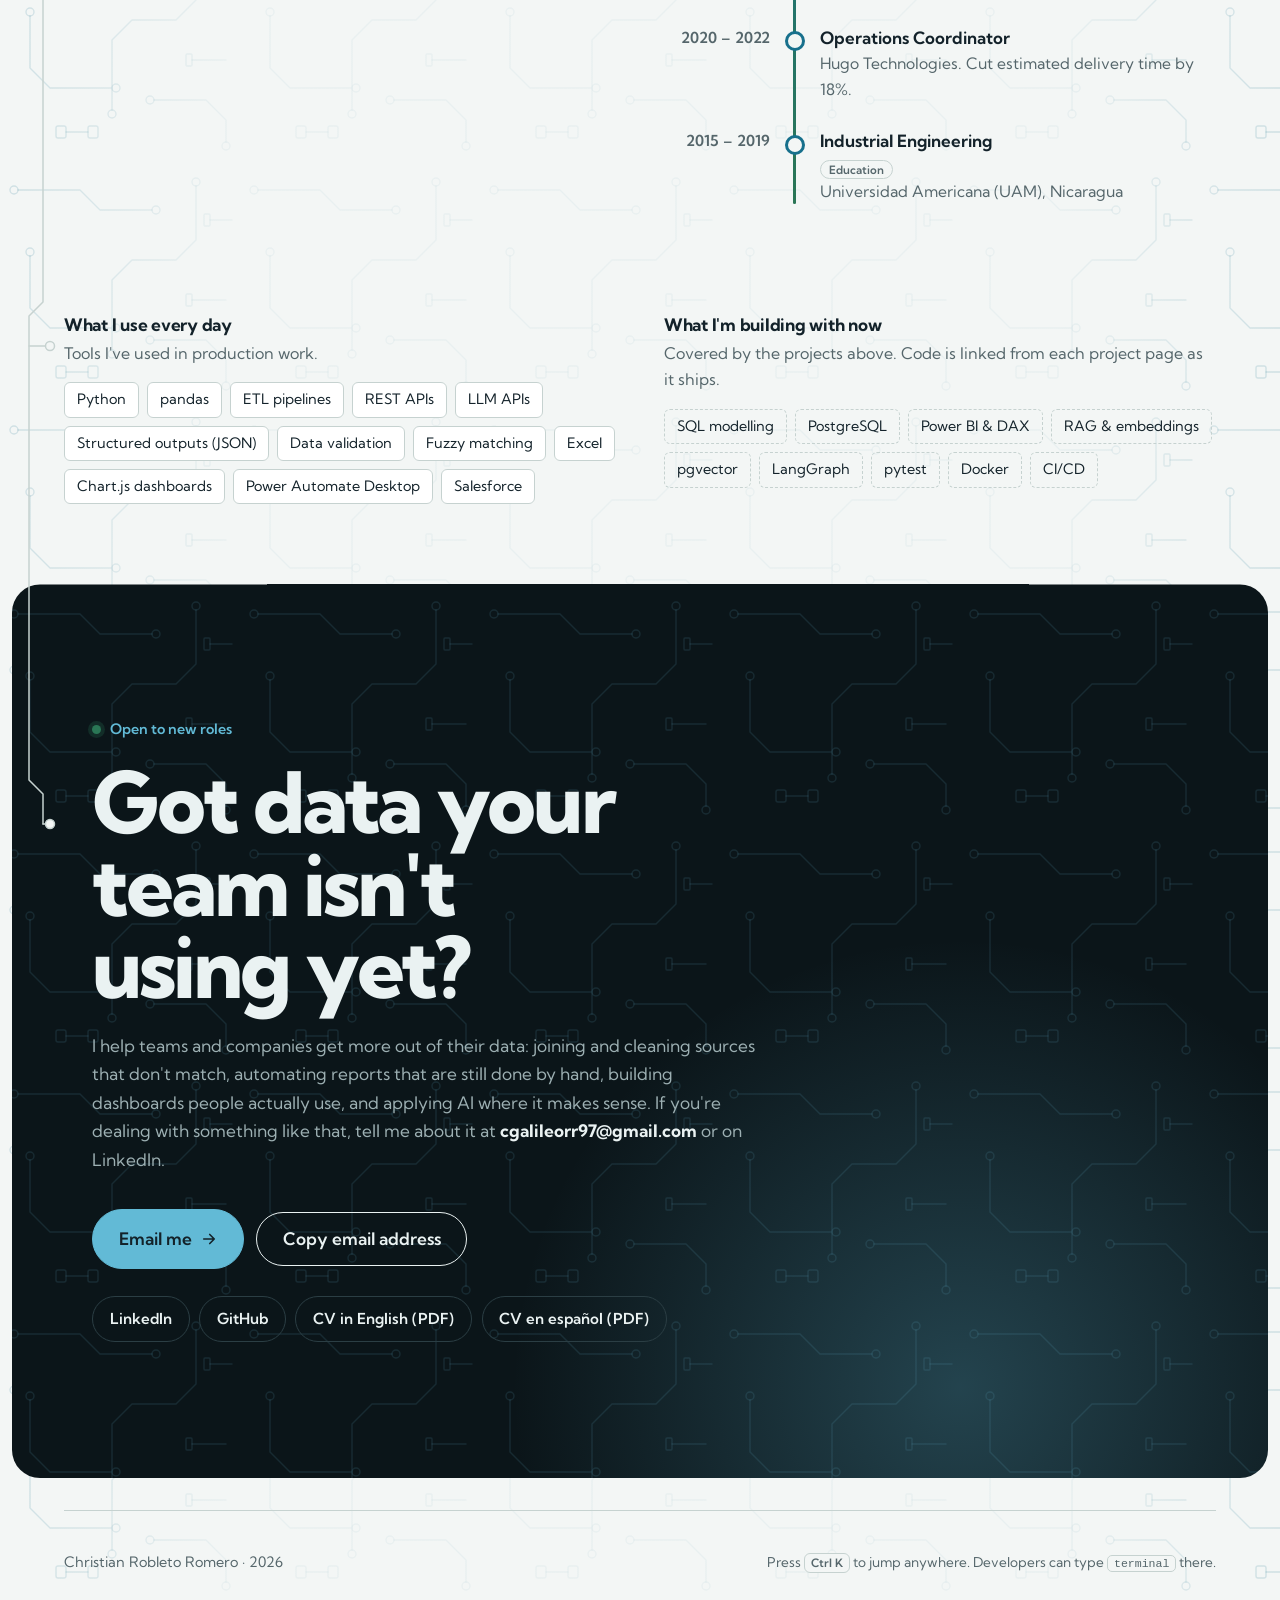
==== commit 9981f3d5: "Turn the closing message into an offer of help, not only a job search Co-Authored-By: Claude Opus 5." ====
--- a/index.html
+++ b/index.html
@@ -303,7 +303,7 @@
   <div class="stage-inner">
     <p class="contact-kicker"><span class="dot" aria-hidden="true"></span><span lang="en">Open to new roles</span><span lang="es">Abierto a nuevos puestos</span></p>
     <h2><span lang="en">Got data your team isn't using yet?</span><span lang="es">¿Tu equipo tiene datos que nadie está usando?</span></h2>
-    <p class="col"><span lang="en">I'm looking for data analyst, data engineer or applied AI roles, in Spain or remote. Write to me at <strong>cgalileorr97@gmail.com</strong> or on LinkedIn.</span><span lang="es">Busco puestos de analista de datos, ingeniero de datos o IA aplicada, en España o en remoto. Escríbeme a <strong>cgalileorr97@gmail.com</strong> o por LinkedIn.</span></p>
+    <p class="col"><span lang="en">I help teams and companies get more out of their data: joining and cleaning sources that don't match, automating reports that are still done by hand, building dashboards people actually use, and applying AI where it makes sense. If you're dealing with something like that, tell me about it at <strong>cgalileorr97@gmail.com</strong> or on LinkedIn.</span><span lang="es">Ayudo a equipos y empresas a sacarle partido a sus datos: unir y limpiar fuentes que no cuadran, automatizar informes que hoy se hacen a mano, montar dashboards que se usan de verdad o aplicar IA donde tiene sentido. Si tienes algo así entre manos, cuéntamelo en <strong>cgalileorr97@gmail.com</strong> o por LinkedIn.</span></p>
     <div class="contact-cta">
       <a class="btn btn-solid btn-xl" href="mailto:cgalileorr97@gmail.com"><span lang="en">Email me</span><span lang="es">Escríbeme</span> <svg viewBox="0 0 24 24" aria-hidden="true"><path d="M5 12h14M13 6l6 6-6 6"/></svg></a>
       <button class="btn btn-xl copy" type="button" data-copy="cgalileorr97@gmail.com"><span class="copy-l"><span lang="en">Copy email address</span><span lang="es">Copiar email</span></span><span class="copy-ok" aria-hidden="true"><span lang="en">Copied</span><span lang="es">Copiado</span></span></button>
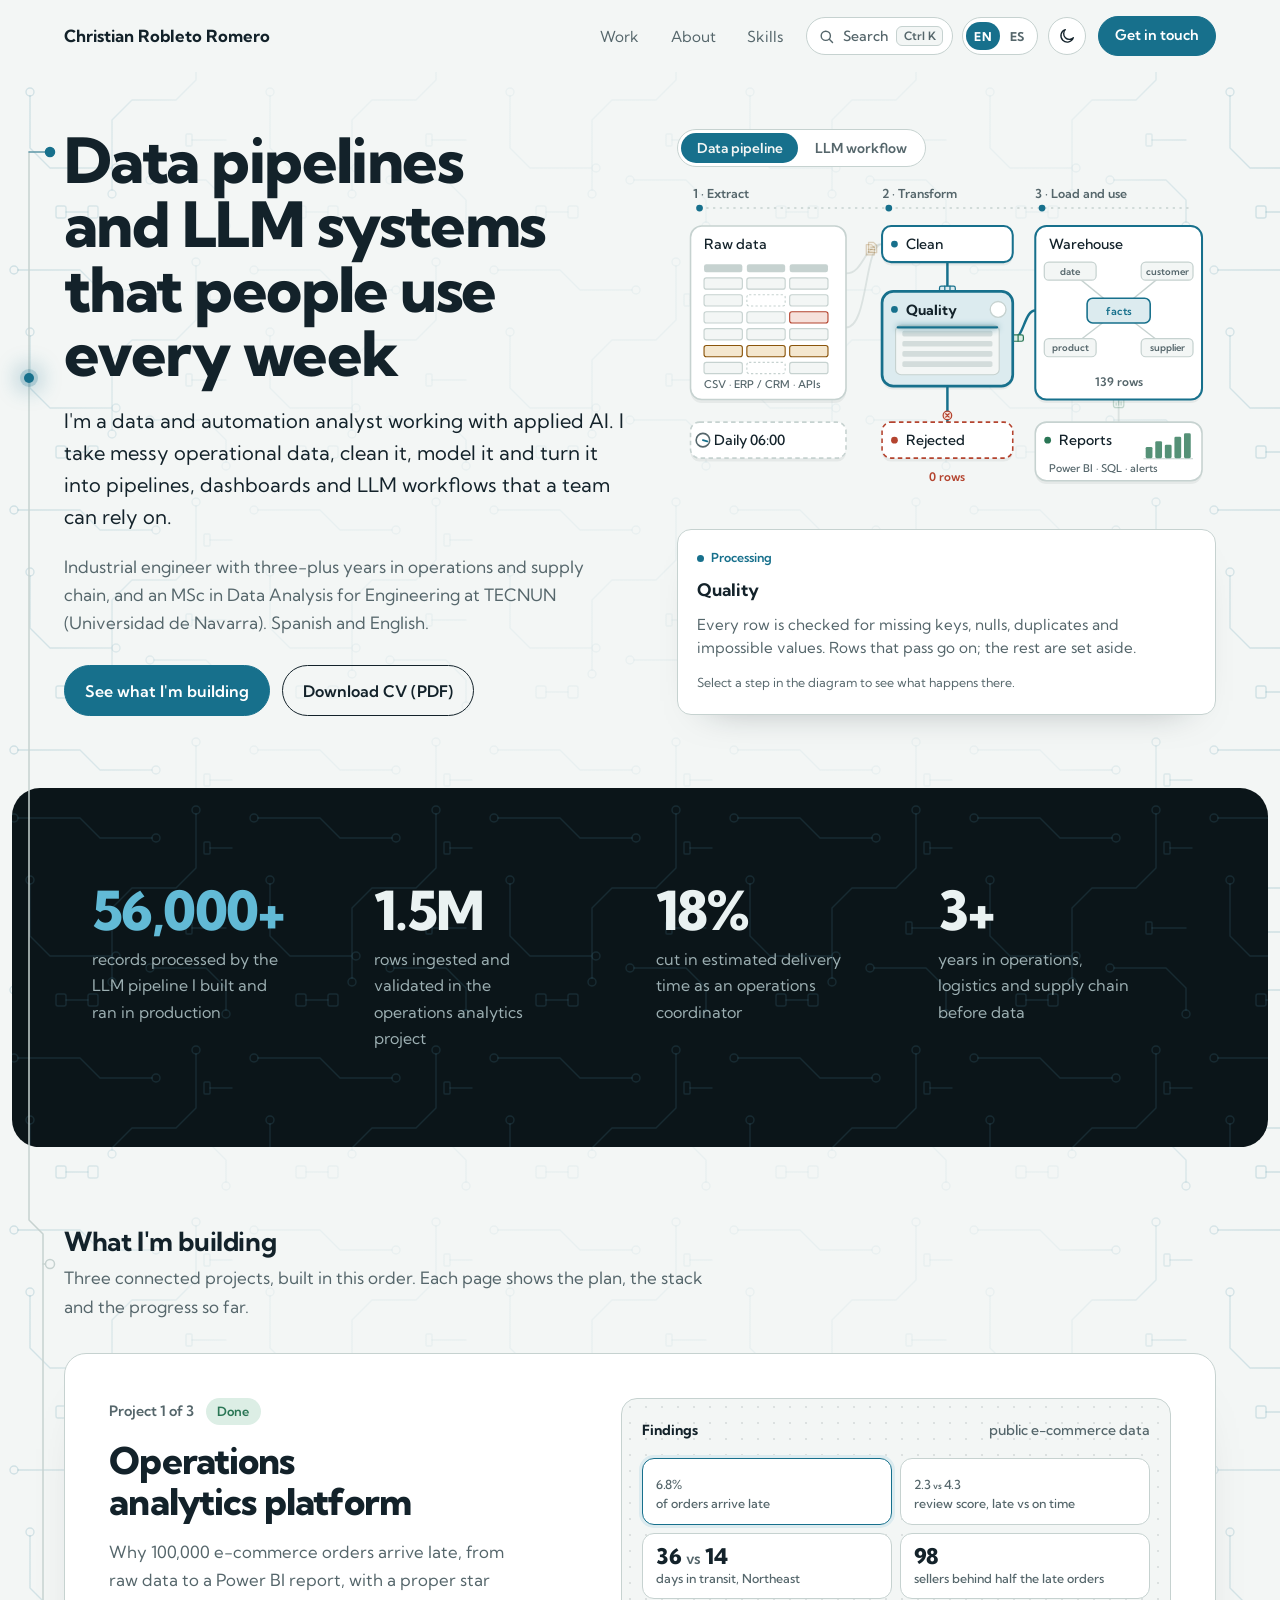
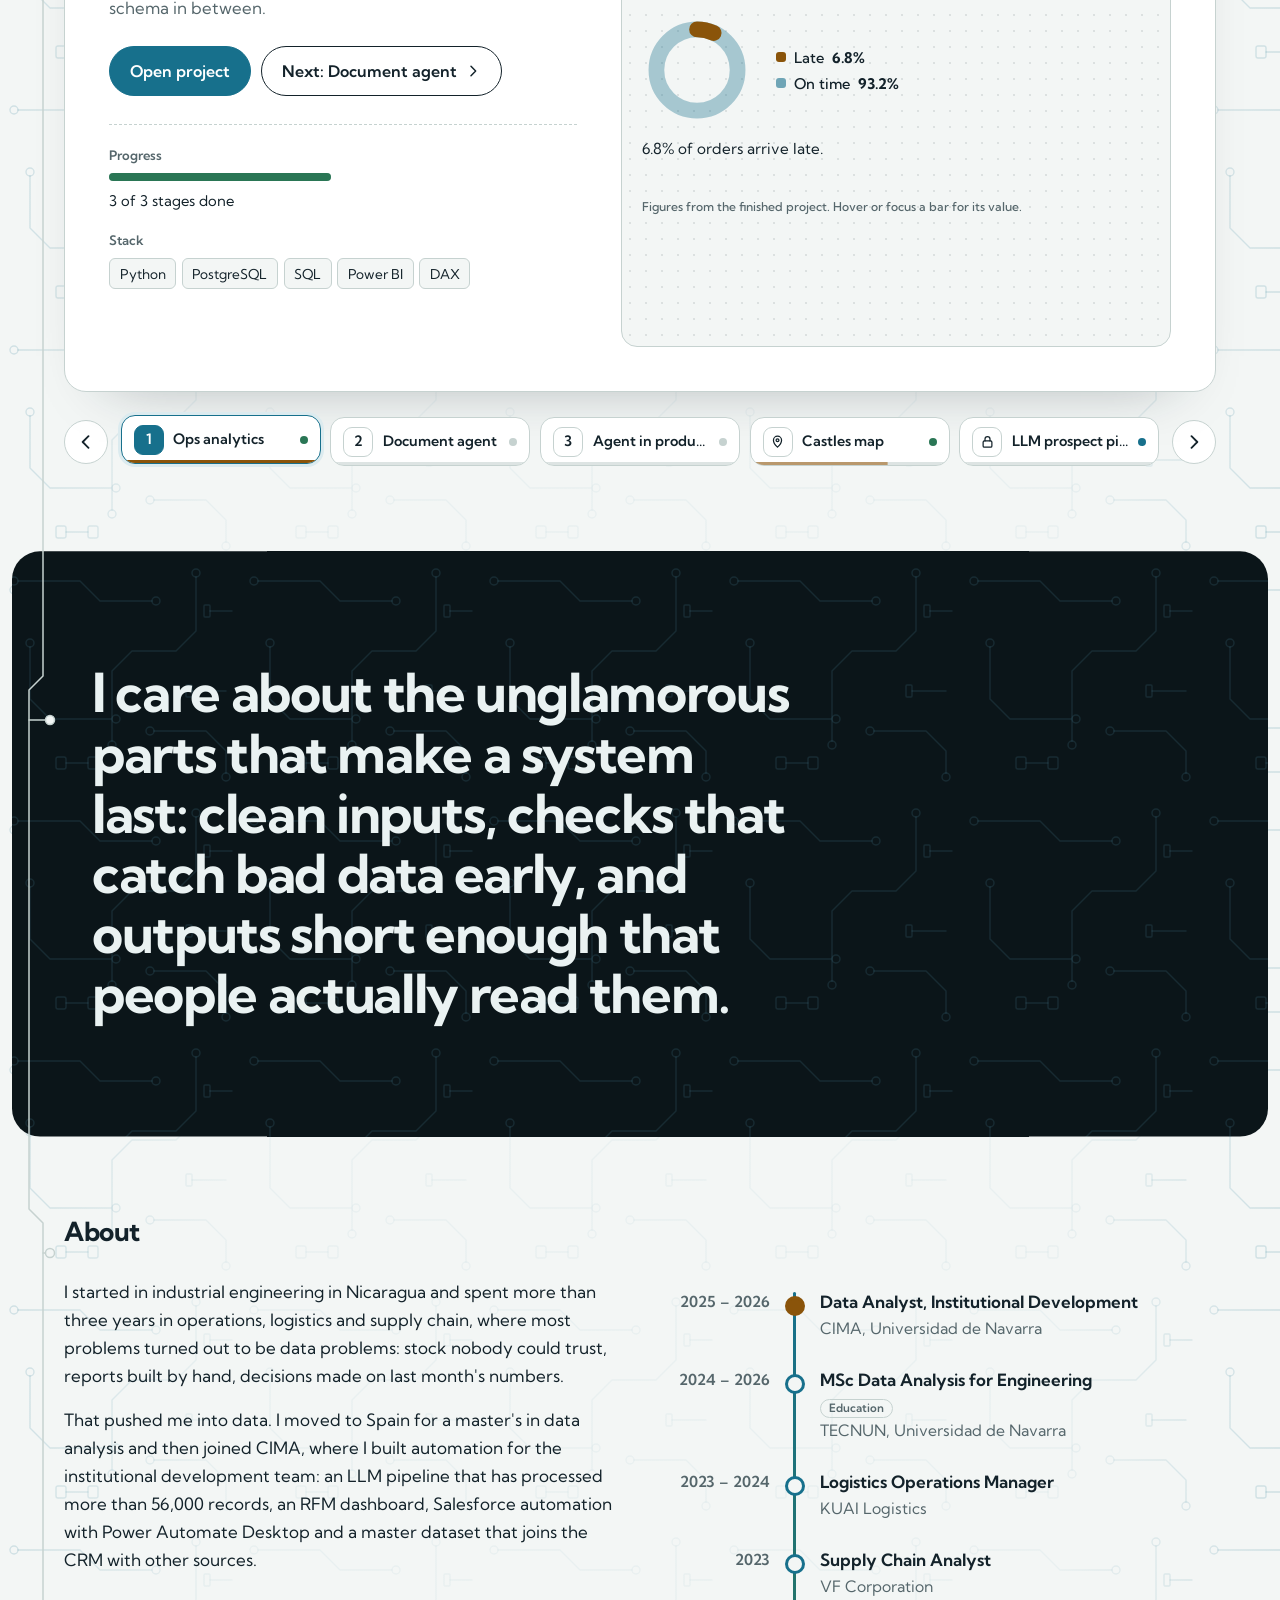
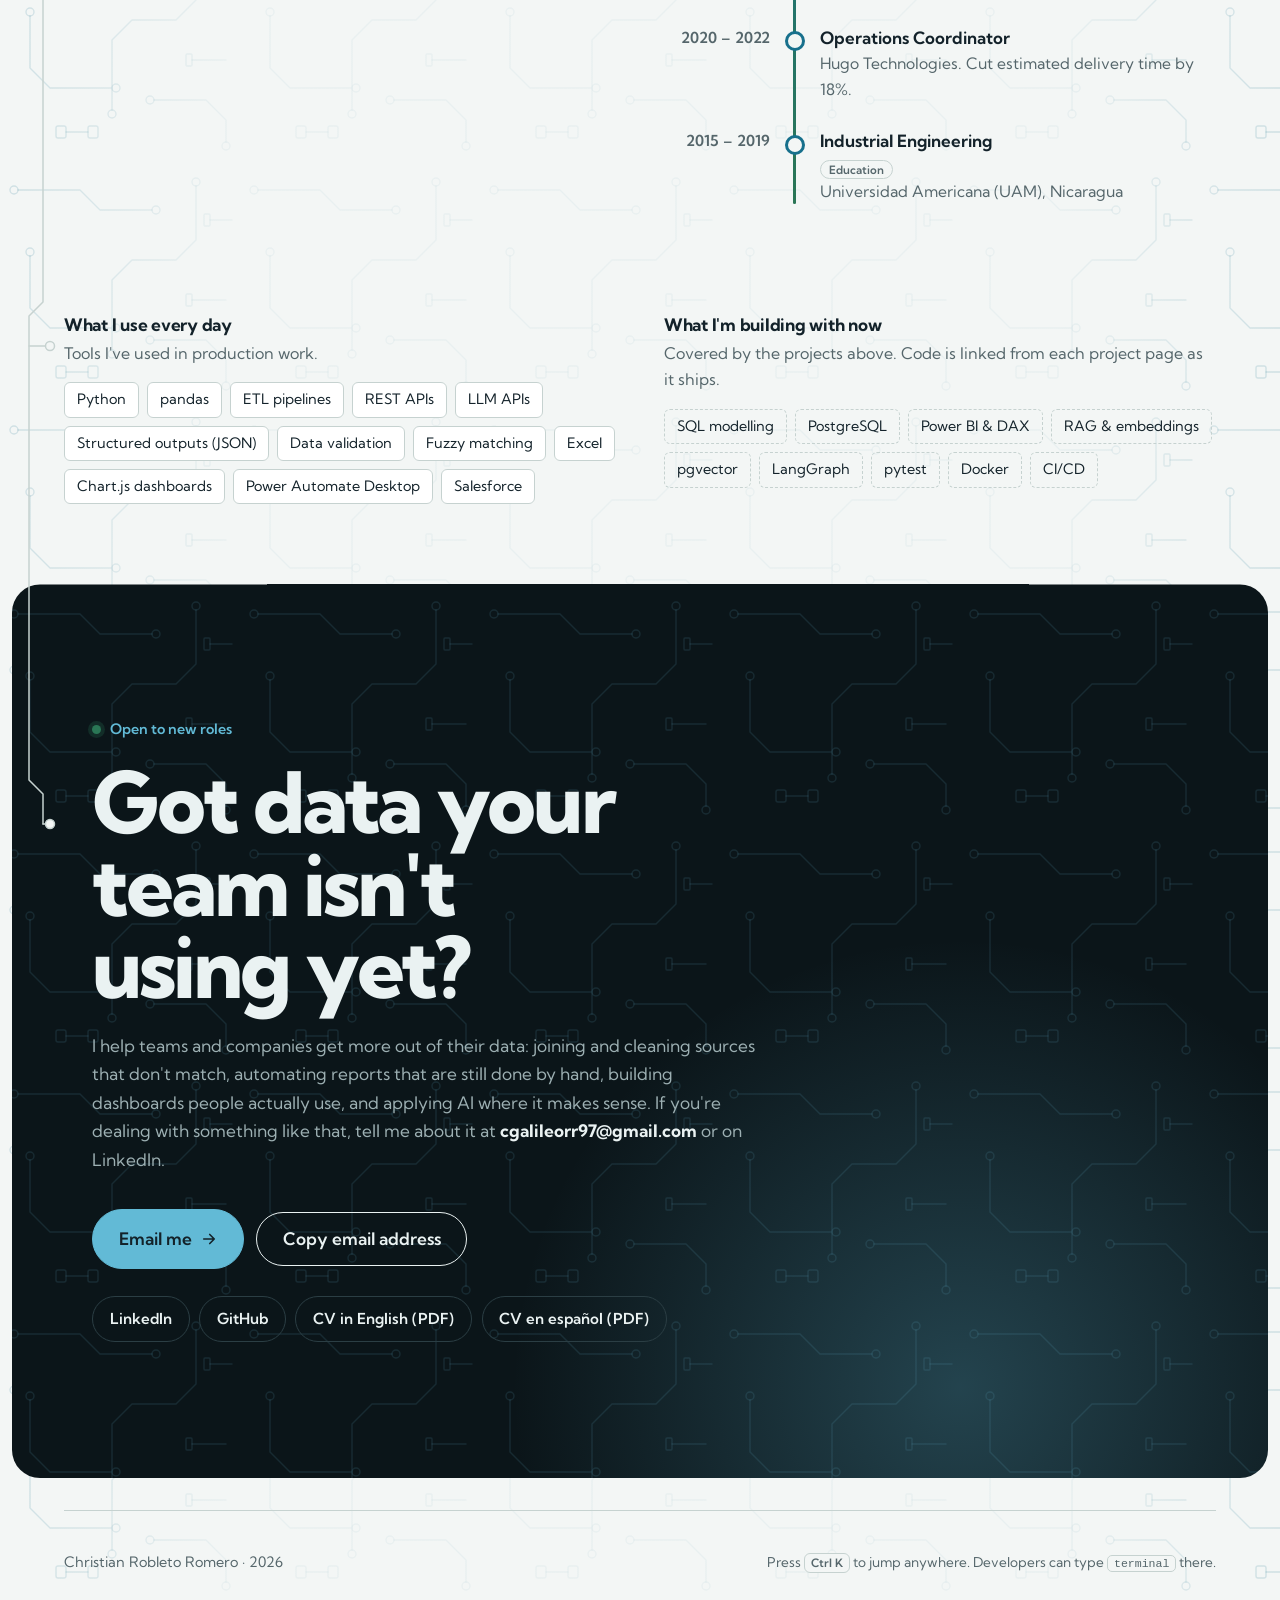
==== commit bbb48ccd: "Fix the washed-out page on older iPhones The header and the mobile menu reached the screen edges wit" ====
--- a/index.html
+++ b/index.html
@@ -8,7 +8,7 @@
 <link rel="preconnect" href="https://fonts.googleapis.com">
 <link rel="preconnect" href="https://fonts.gstatic.com" crossorigin>
 <link rel="stylesheet" href="https://fonts.googleapis.com/css2?family=Kumbh+Sans:wght@400;500;600;700;800&display=swap">
-<link rel="stylesheet" href="styles.css?v=16">
+<link rel="stylesheet" href="styles.css?v=18">
 <script src="theme.js?v=12"></script>
 <script src="site.js?v=13" defer></script>
 <script src="main.js?v=14" defer></script>
--- a/styles.css
+++ b/styles.css
@@ -39,8 +39,11 @@
 /* header: sticks to the top, turns solid once you scroll, shows reading progress */
 body::before{content:"";position:fixed;inset:0 0 auto;height:env(safe-area-inset-top,0px);z-index:30;background:var(--bg)}
 .site-head{position:sticky;top:env(safe-area-inset-top,0px);z-index:20;display:flex;justify-content:space-between;align-items:center;gap:1rem;
-  padding-block:1rem;background:color-mix(in srgb,var(--bg) 95%,transparent);
-  box-shadow:0 0 0 100vmax color-mix(in srgb,var(--bg) 95%,transparent);clip-path:inset(0 -100vmax)}
+  padding-block:1rem;background:var(--bg);
+  /* the background reaches both edges of the screen: border-image outset paints sideways only.
+     (A huge box-shadow trimmed with clip-path did the same, but some iPhones ignored the trim and
+     the shadow covered the whole page, which looked washed out.) */
+  border-image:linear-gradient(var(--bg),var(--bg)) fill 0/0/0 100vmax}
 /* the header keeps the same height when scrolled: resizing a sticky header near the top made the page shake */
 .site-head .progress{position:absolute;left:calc(50% - 50vw);right:calc(50% - 50vw);bottom:0;height:2px;background:var(--accent);
   transform-origin:left;transform:scaleX(0);will-change:transform}
@@ -84,11 +87,12 @@
 .menu-btn[aria-expanded="true"] .l2{opacity:0}
 .menu-btn[aria-expanded="true"] .l3{transform:translateY(-5px) rotate(-45deg)}
 .mobile-menu[hidden]{display:none}
-.mobile-menu{position:absolute;top:100%;left:0;right:0;display:grid;background:var(--bg);box-shadow:0 0 0 100vmax var(--bg);clip-path:inset(0 -100vmax);gap:.25rem;padding-block:.75rem 1.25rem;font-family:var(--display)}
+.mobile-menu{position:absolute;top:100%;left:0;right:0;display:grid;background:var(--bg);border-image:linear-gradient(var(--bg),var(--bg)) fill 0/0/0 100vmax;gap:.25rem;padding-block:.75rem 1.25rem;font-family:var(--display)}
 .mobile-menu a:not(.btn),.mobile-menu .mm-search{display:block;padding:.85rem .25rem;font-size:1.15rem;font-weight:600;color:var(--ink);text-decoration:none;
   border:0;border-bottom:1px solid var(--line);background:none;text-align:left;cursor:pointer;font-family:inherit}
 .mobile-menu .btn{margin-top:.9rem;justify-self:start}
-.menu-open .site-head{clip-path:inset(0 -100vmax -100vh -100vmax)}
+/* with the menu open, the page behind it is veiled */
+.menu-open .site-head::after{content:"";position:fixed;inset:0;z-index:-1;background:var(--bg);opacity:.95}
 
 .cmdk{width:min(560px,calc(100% - 32px));max-height:min(70vh,560px);margin:12vh auto auto;padding:0;border:1px solid var(--line);border-radius:16px;
   background:var(--surface);color:var(--ink);box-shadow:0 30px 80px -20px rgba(0,0,0,.45);overflow:hidden}
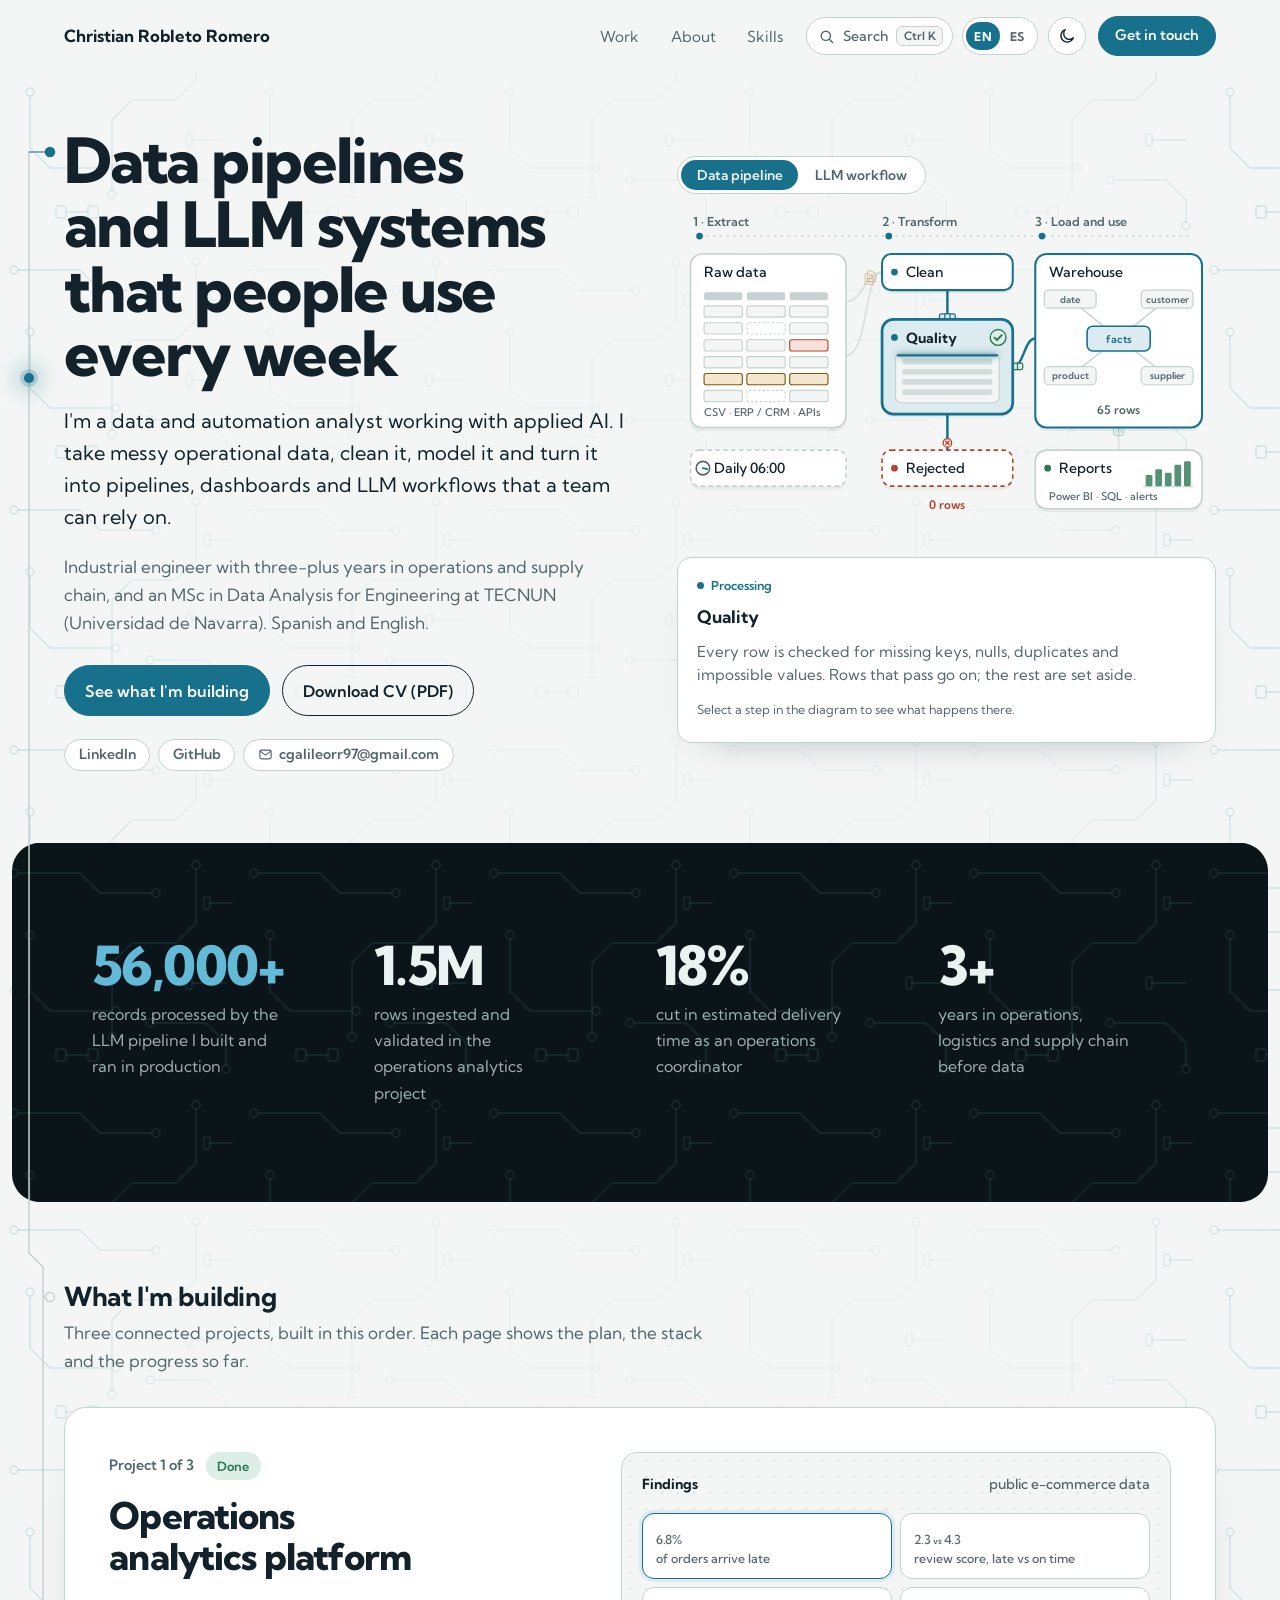
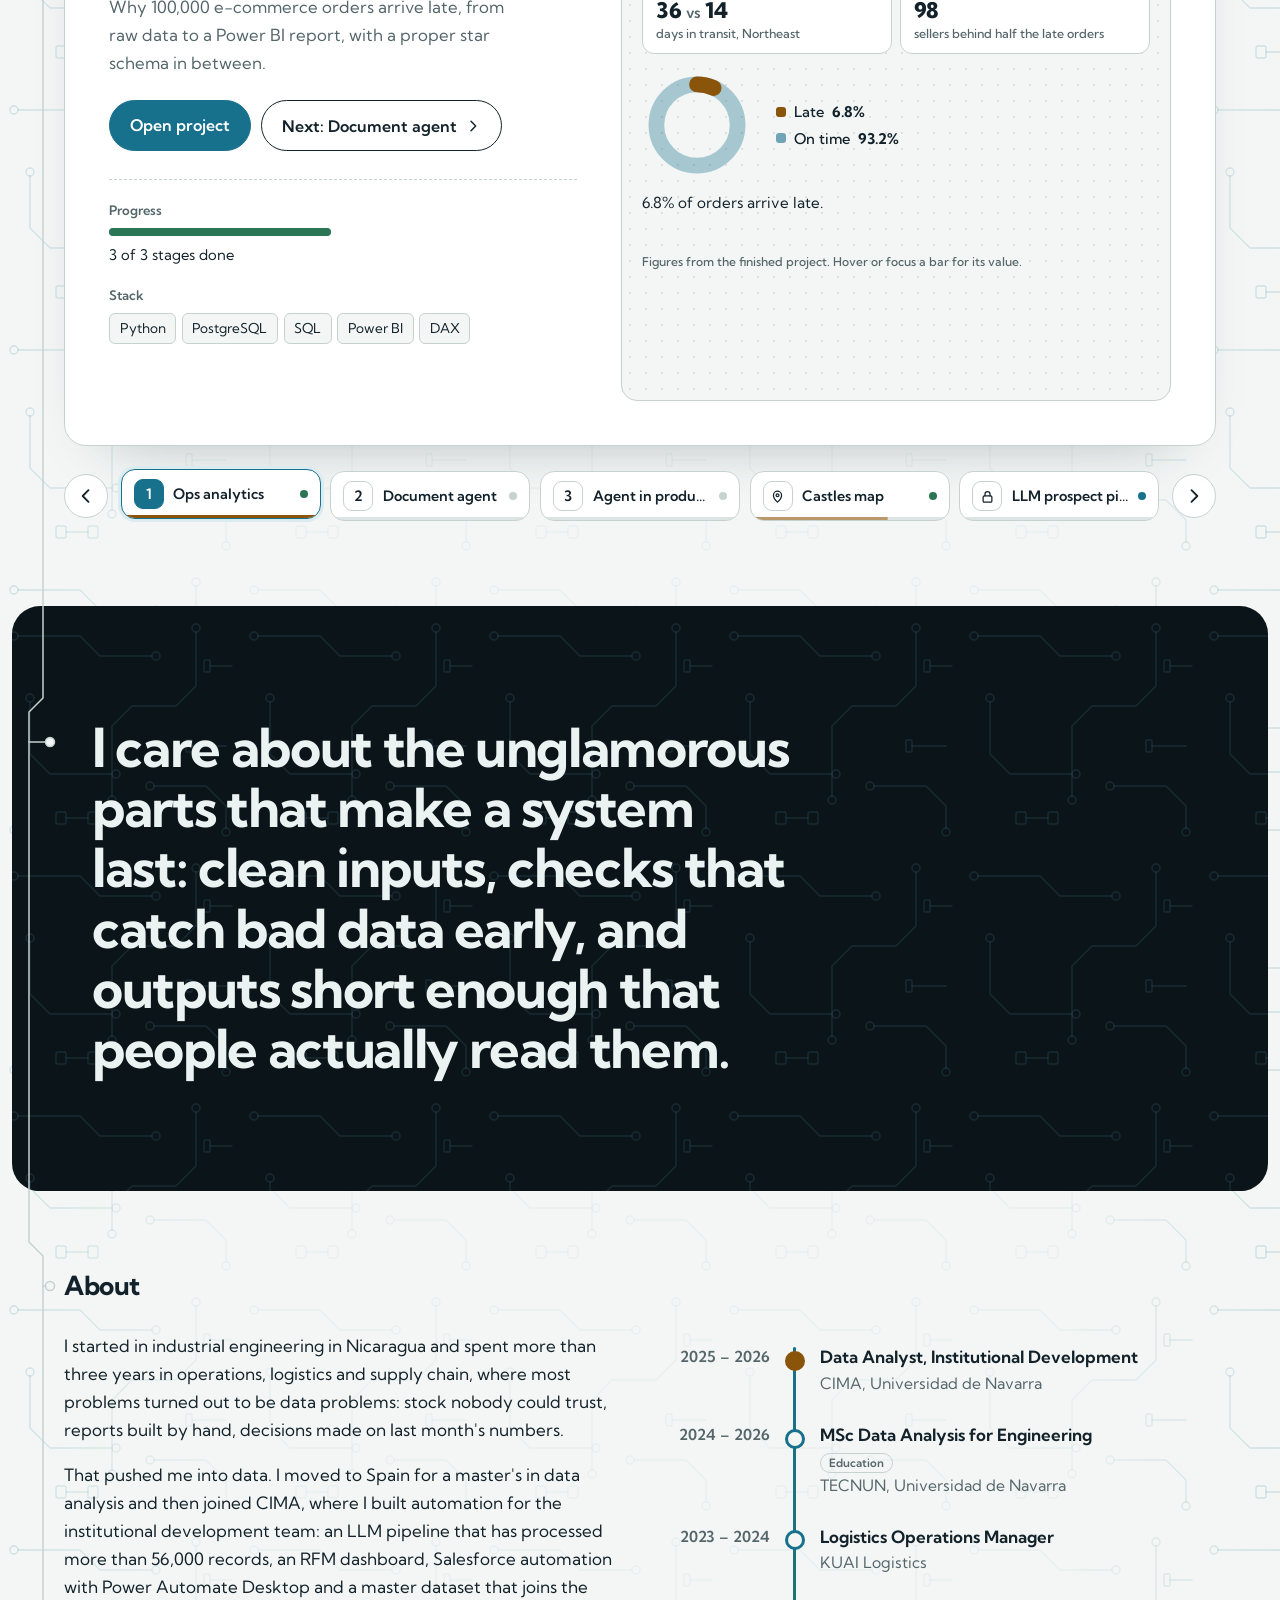
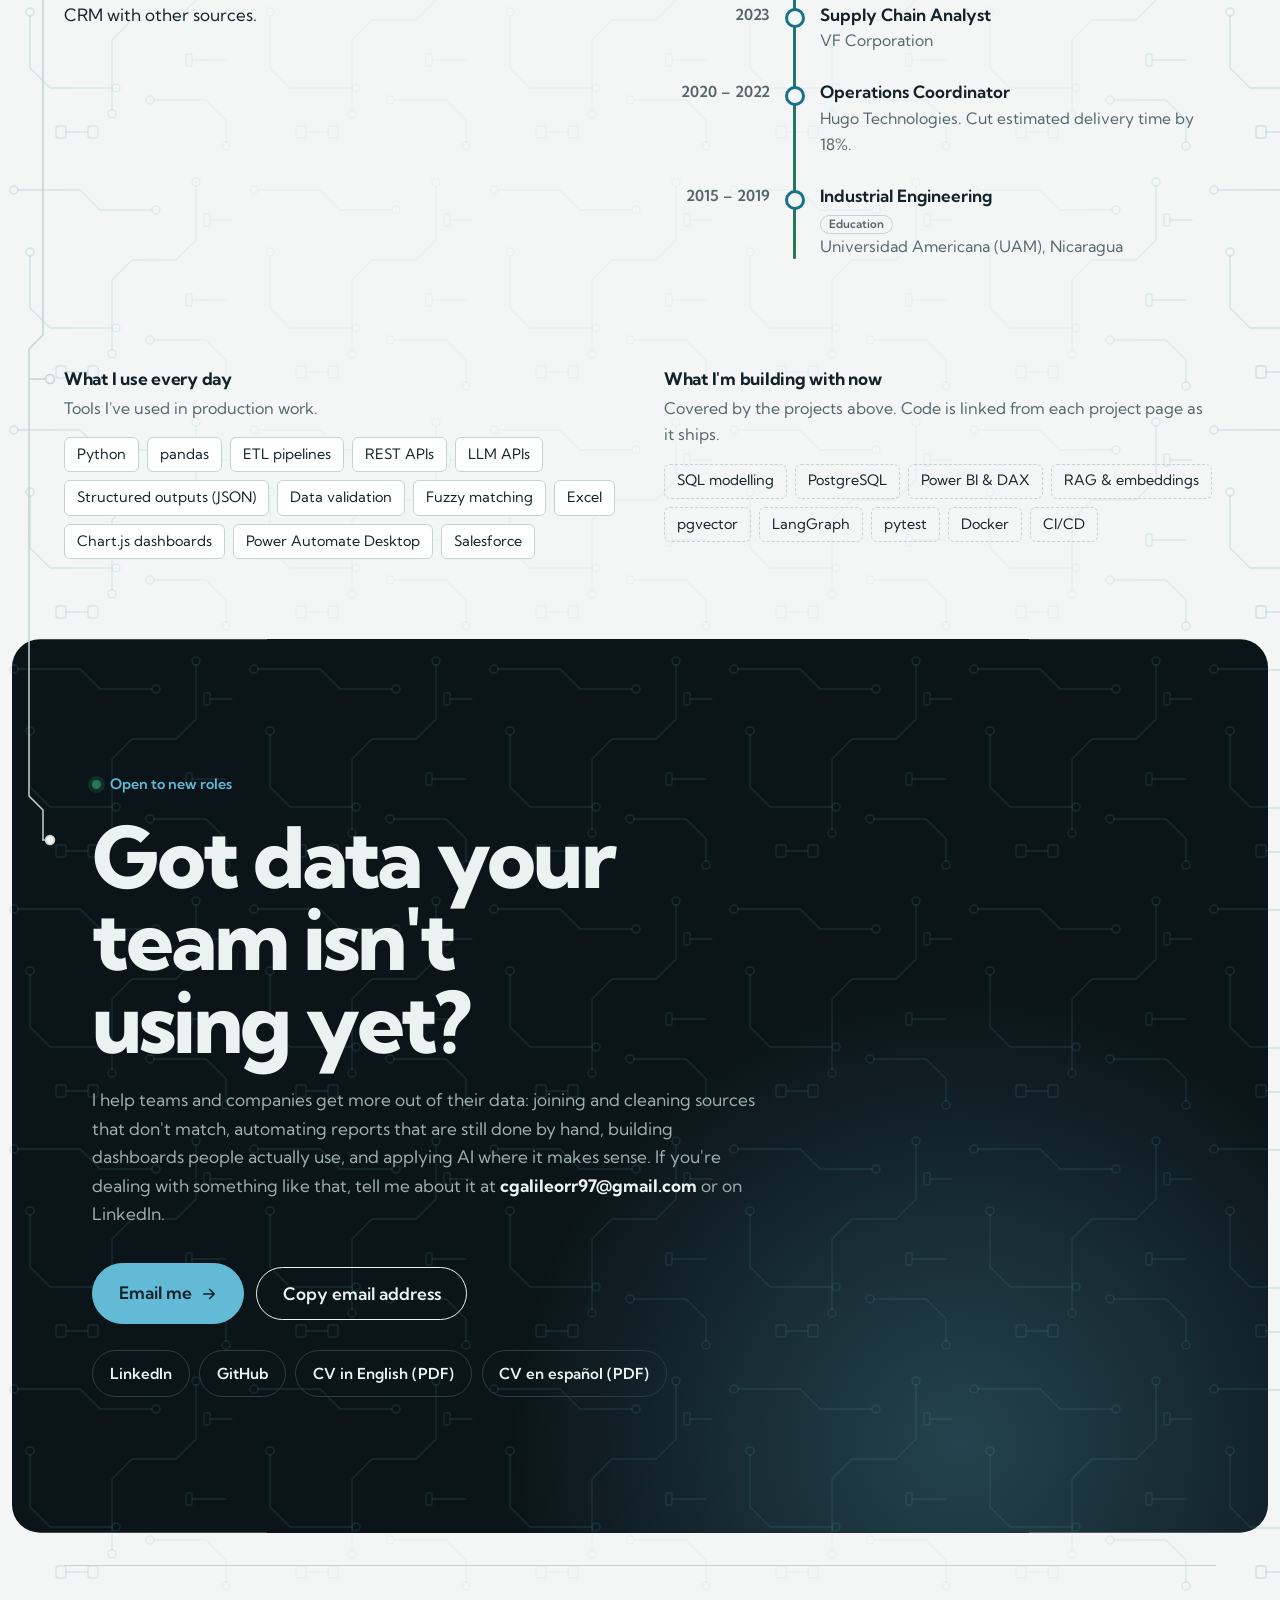
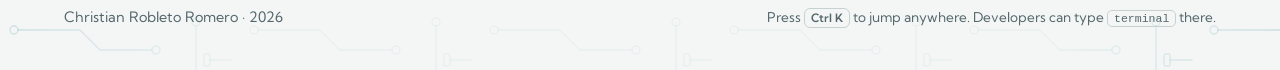
==== commit 542605e2: "Add LinkedIn, GitHub and a copy-email link under the hero buttons Co-Authored-By: Claude Opus 5.5 <n" ====
--- a/index.html
+++ b/index.html
@@ -8,7 +8,7 @@
 <link rel="preconnect" href="https://fonts.googleapis.com">
 <link rel="preconnect" href="https://fonts.gstatic.com" crossorigin>
 <link rel="stylesheet" href="https://fonts.googleapis.com/css2?family=Kumbh+Sans:wght@400;500;600;700;800&display=swap">
-<link rel="stylesheet" href="styles.css?v=18">
+<link rel="stylesheet" href="styles.css?v=19">
 <script src="theme.js?v=12"></script>
 <script src="site.js?v=13" defer></script>
 <script src="main.js?v=14" defer></script>
@@ -61,6 +61,12 @@
       <a class="btn btn-solid" href="#work"><span lang="en">See what I'm building</span><span lang="es">Ver mis proyectos</span></a>
       <a class="btn" href="cv/Christian_Robleto_CV_EN.pdf" lang="en">Download CV (PDF)</a><a class="btn" href="cv/Christian_Robleto_CV_ES.pdf" lang="es">Descargar CV (PDF)</a>
     </div>
+    <div class="quick">
+      <a class="qi" href="https://www.linkedin.com/in/chris-robleto">LinkedIn</a>
+      <a class="qi" href="https://github.com/crobleto97">GitHub</a>
+      <button class="qi copy" type="button" data-copy="cgalileorr97@gmail.com" aria-label="Copy email address cgalileorr97@gmail.com" data-es-aria-label="Copiar el email cgalileorr97@gmail.com"><span class="copy-l"><svg viewBox="0 0 24 24" aria-hidden="true"><rect x="3" y="5" width="18" height="14" rx="2.5"/><path d="M4 7l8 6 8-6"/></svg>cgalileorr97@gmail.com</span><span class="copy-ok" aria-hidden="true"><span lang="en">Copied ✓</span><span lang="es">Copiado ✓</span></span></button>
+      <span class="copy-status" role="status" aria-live="polite"></span>
+    </div>
   </div>
   <figure class="dag-wrap">
   <div class="dag-tabs" role="tablist" aria-label="Diagrams" data-es-aria-label="Diagramas">
--- a/styles.css
+++ b/styles.css
@@ -144,6 +144,14 @@
 .btn-solid{background:var(--accent);border-color:var(--accent);color:var(--surface)}
 .btn-sm{font-size:.9rem;padding:.45rem 1rem}
 .cta{display:flex;flex-wrap:wrap;gap:.75rem;margin-top:.5rem}
+/* quick links under the hero buttons: LinkedIn, GitHub and the email (click to copy) */
+.quick{position:relative;display:flex;flex-wrap:wrap;align-items:center;gap:.5rem;margin-top:.15rem}
+.qi{display:inline-flex;align-items:center;gap:.4rem;padding:.42rem .85rem;border:1px solid var(--line);border-radius:999px;background:var(--surface);
+  color:var(--muted);font-family:var(--display);font-size:.88rem;font-weight:600;line-height:1.2;text-decoration:none;cursor:pointer;transition:color .2s,border-color .2s}
+.qi:hover{color:var(--ink);border-color:var(--accent)}
+.qi:focus-visible{outline:2px solid var(--accent);outline-offset:2px}
+.qi .copy-l{display:inline-flex;align-items:center;gap:.4rem}
+.qi svg{width:15px;height:15px;fill:none;stroke:currentColor;stroke-width:1.9;stroke-linejoin:round;stroke-linecap:round}
 
 /* hero */
 .hero{padding-block:3.5rem 2.5rem;display:grid;grid-template-columns:minmax(0,1.05fr) minmax(0,1fr);gap:1.5rem 3rem;align-items:center}
